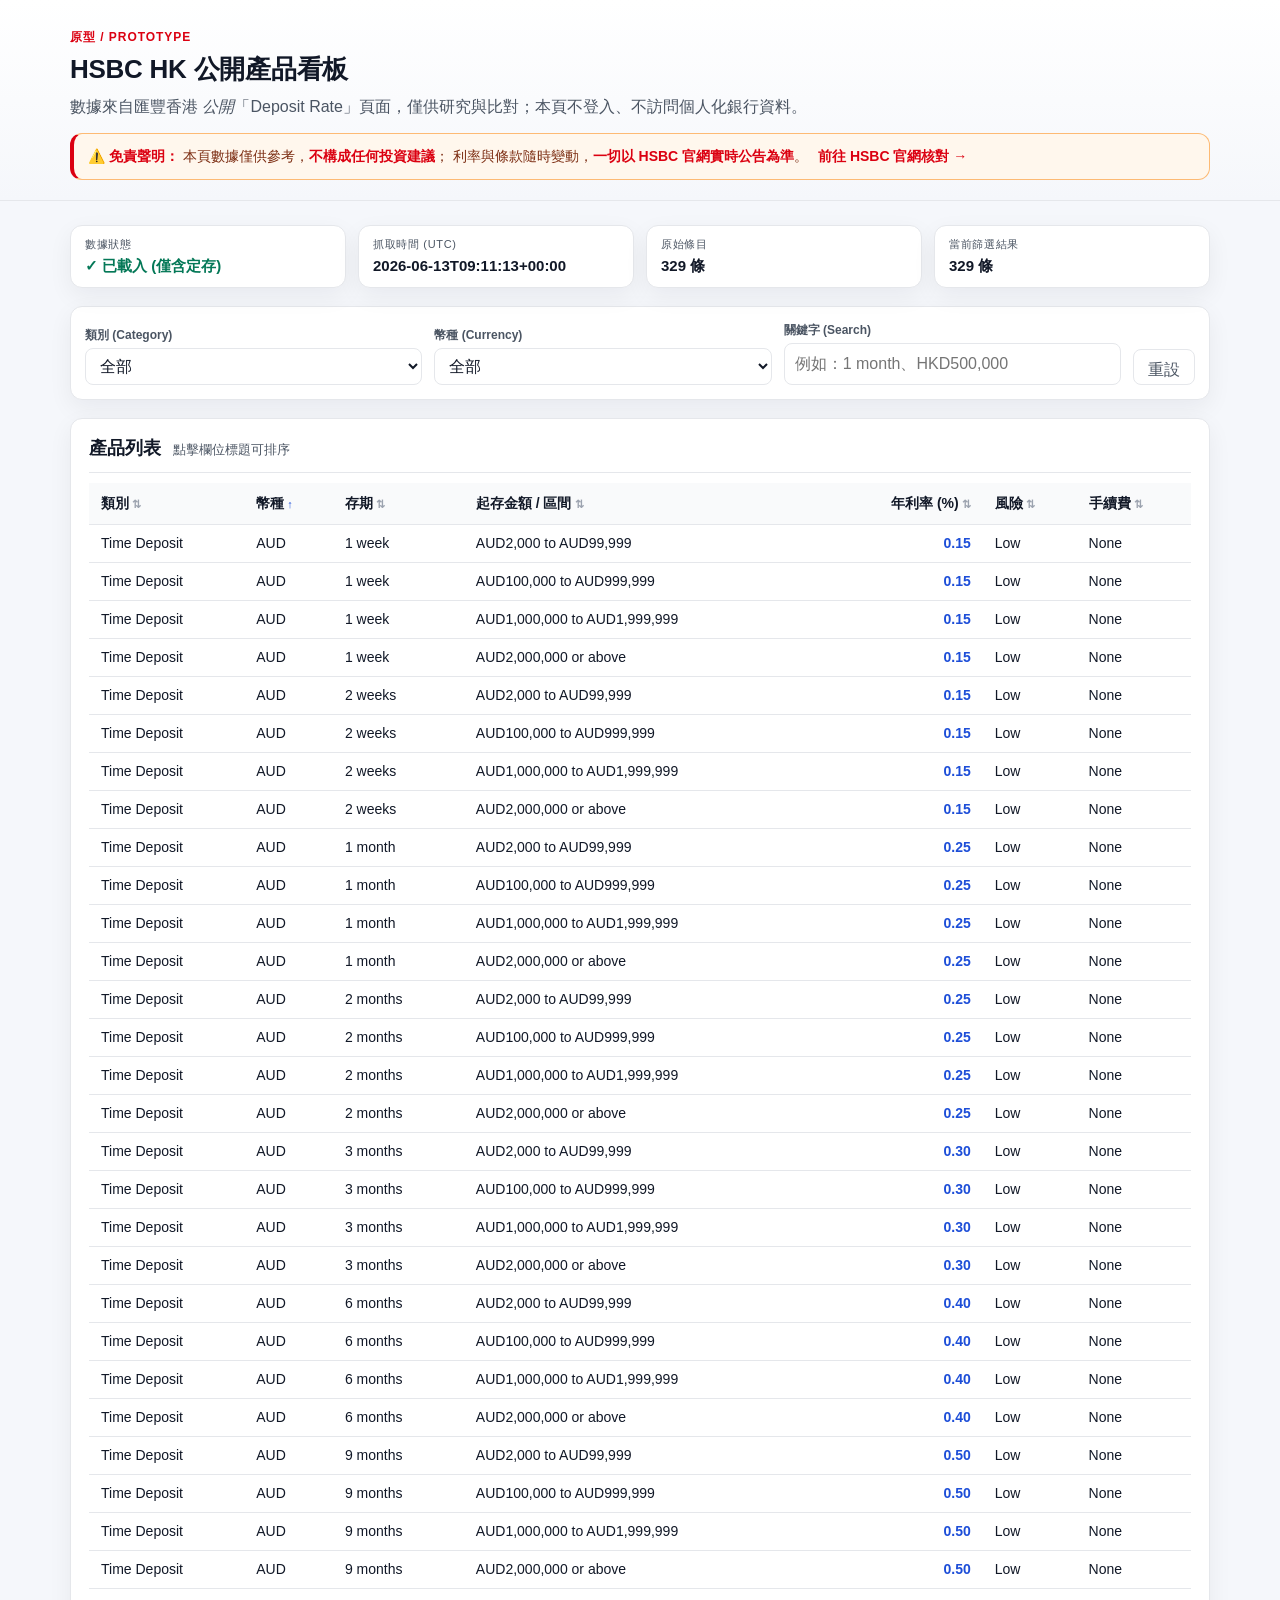
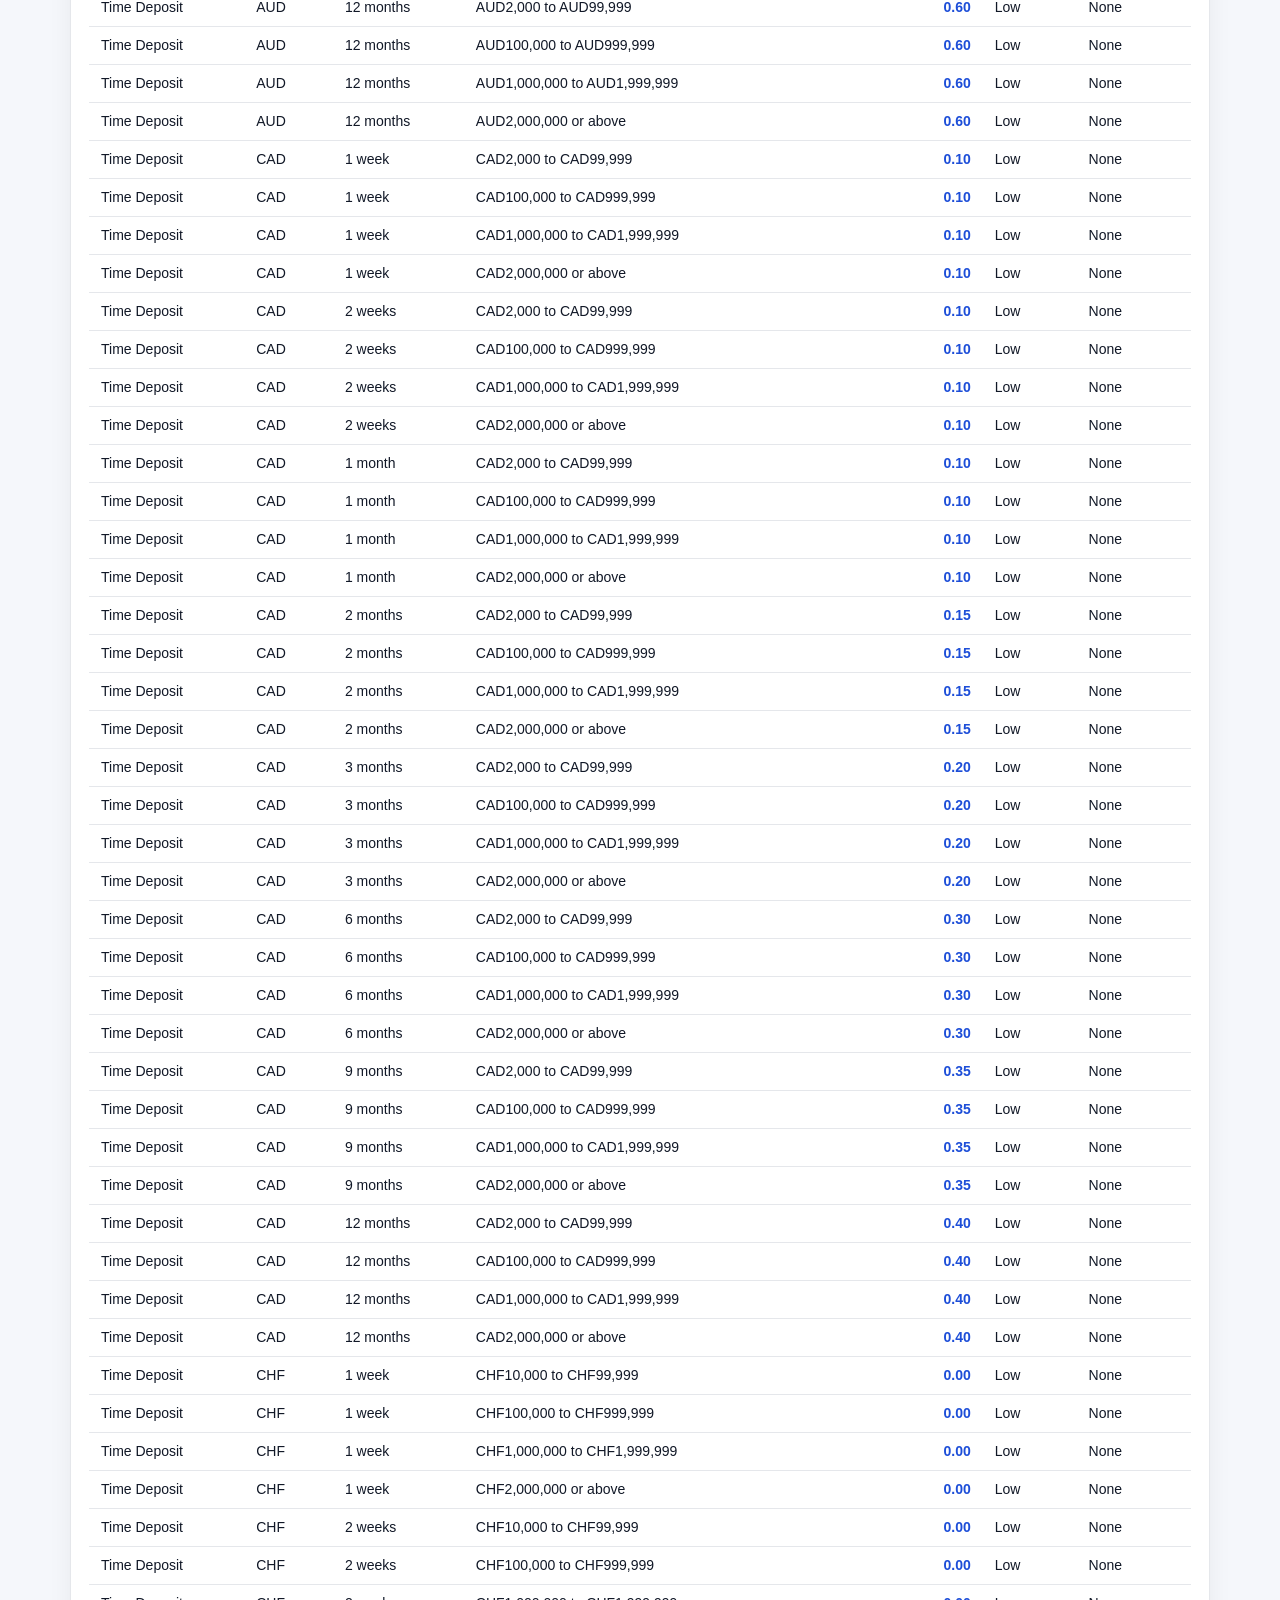
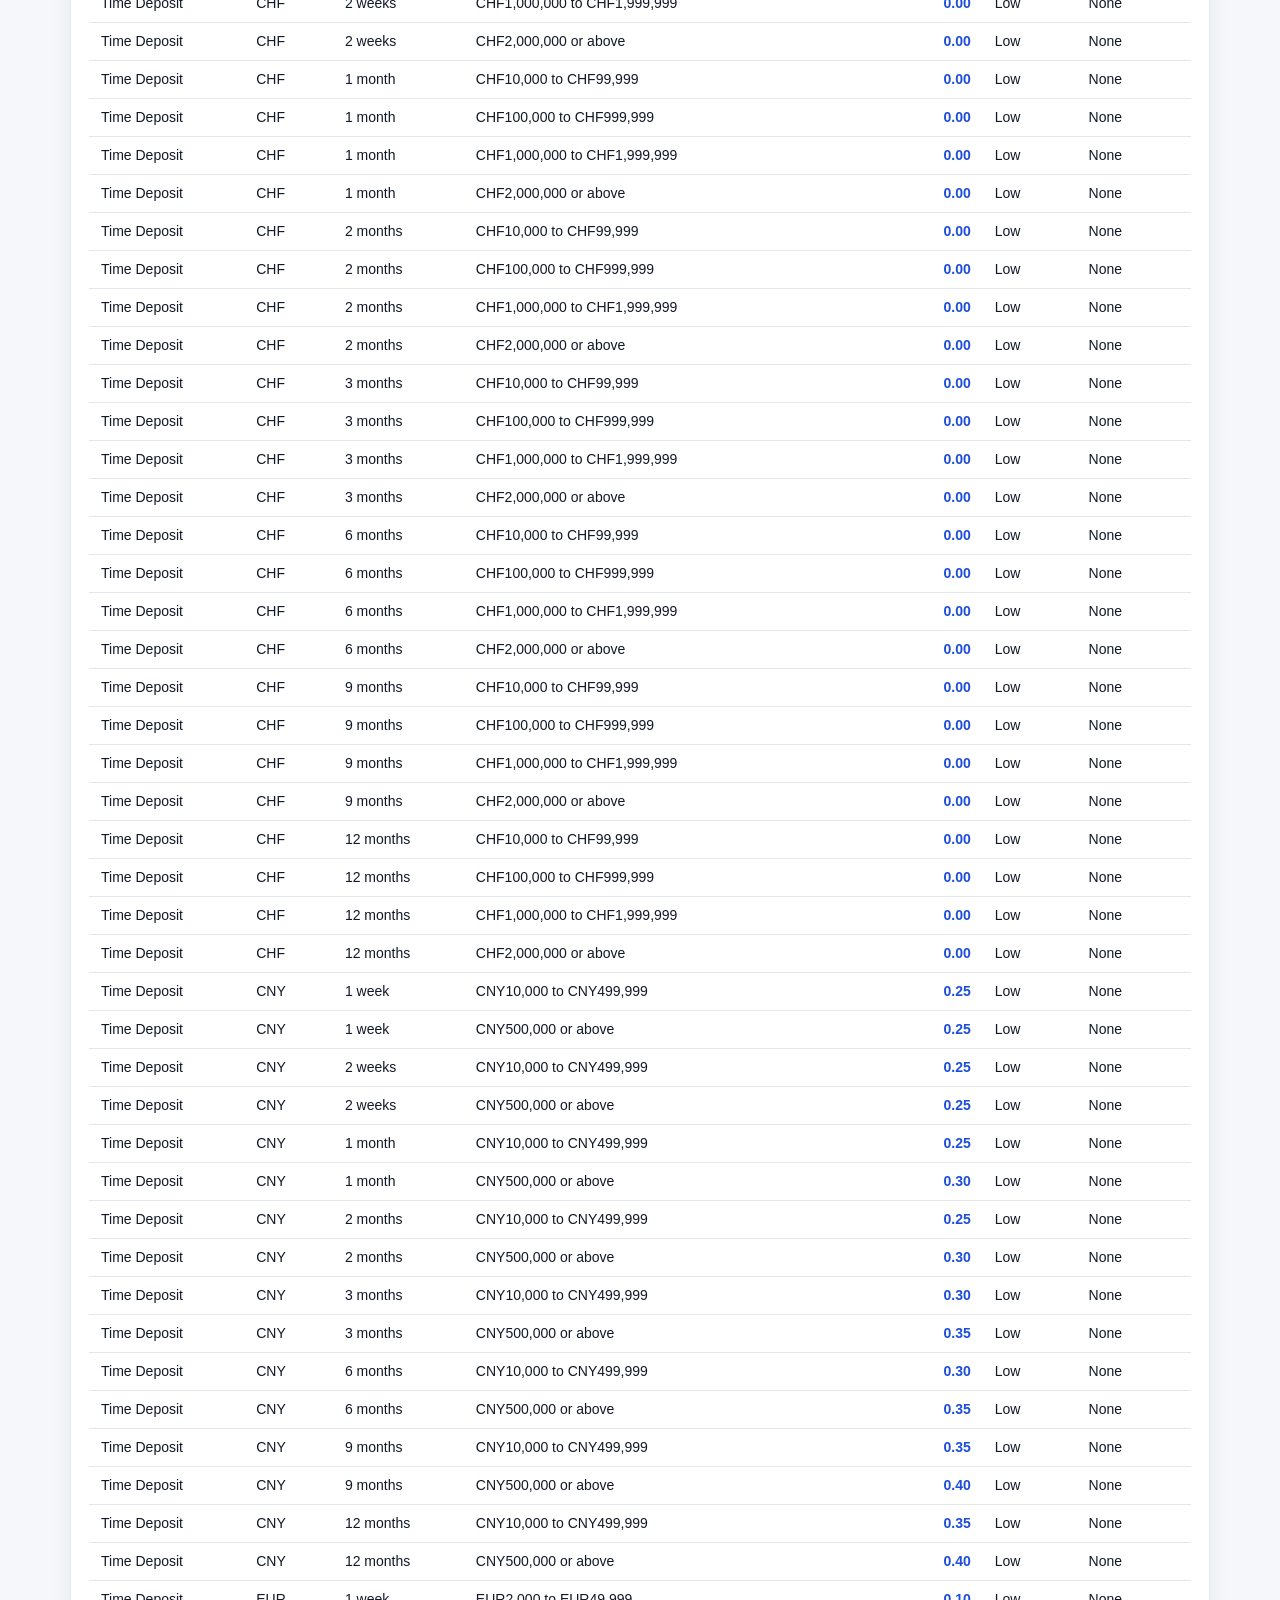
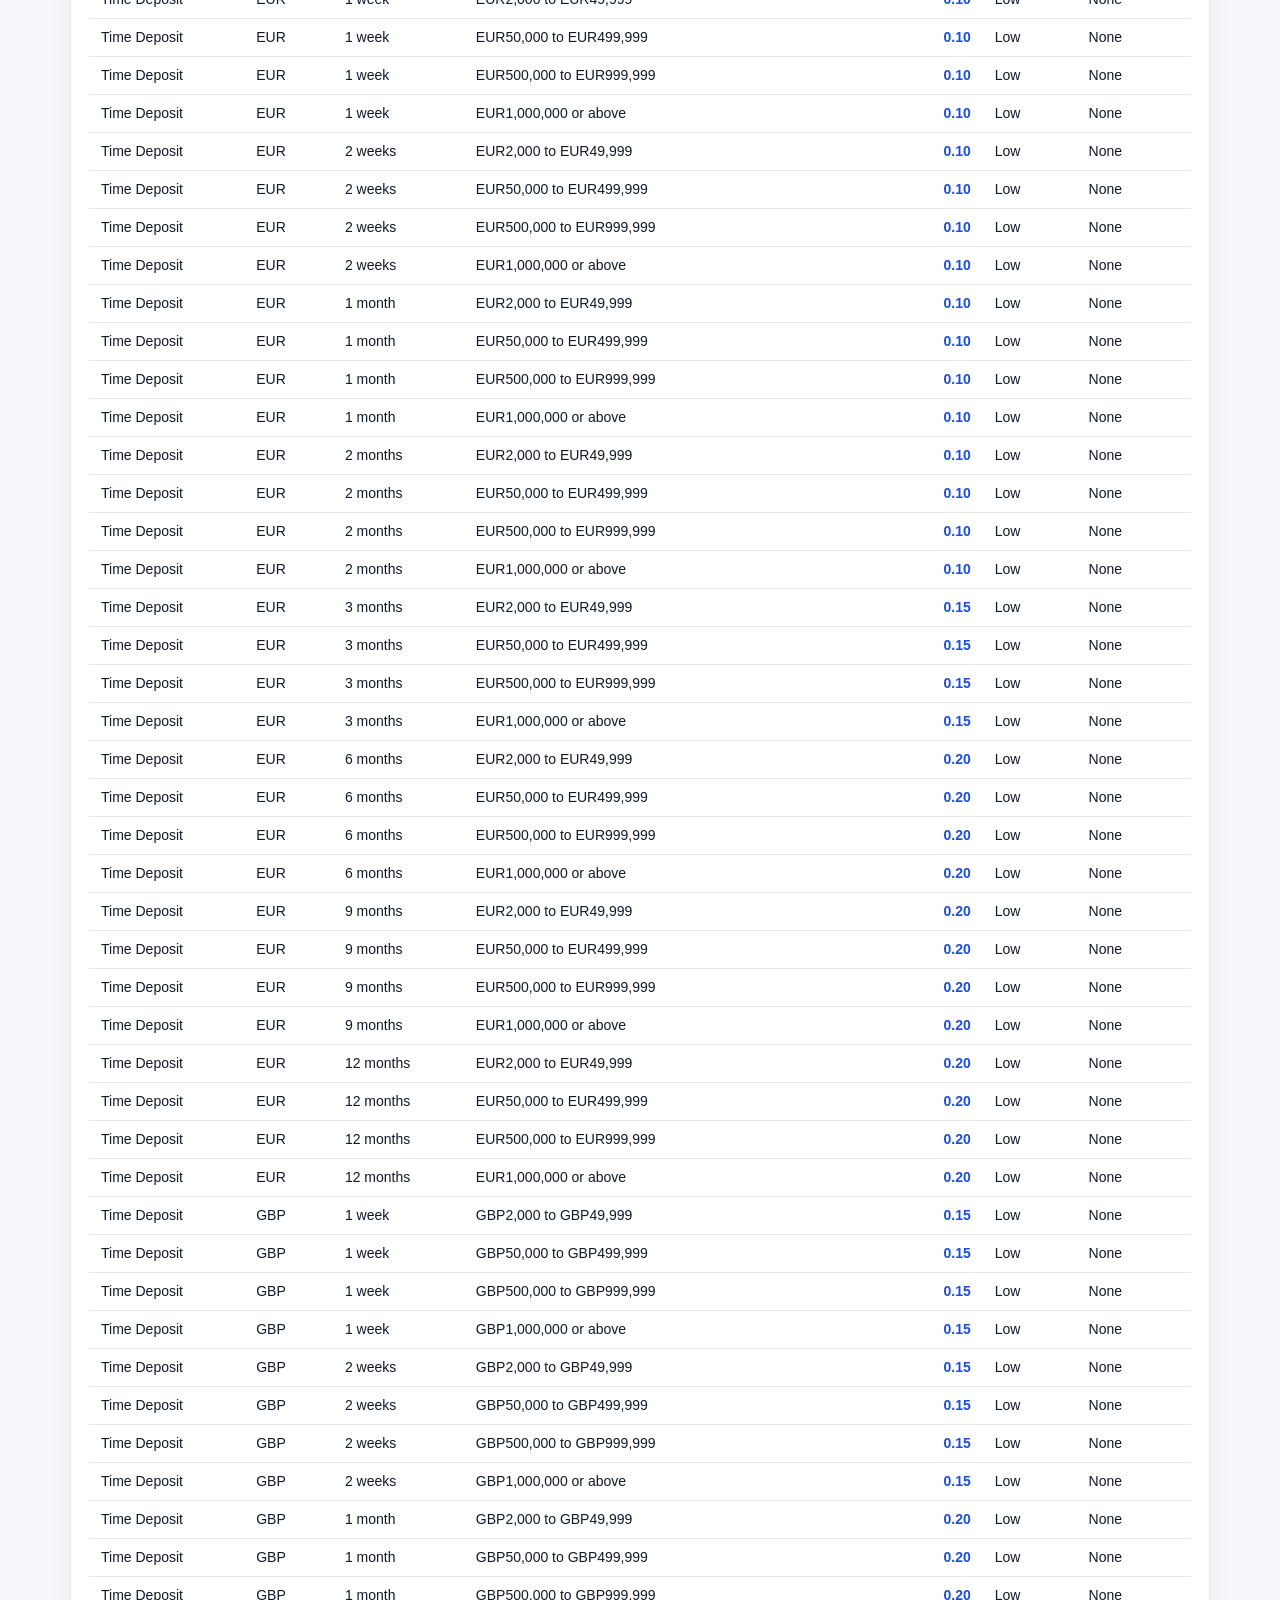
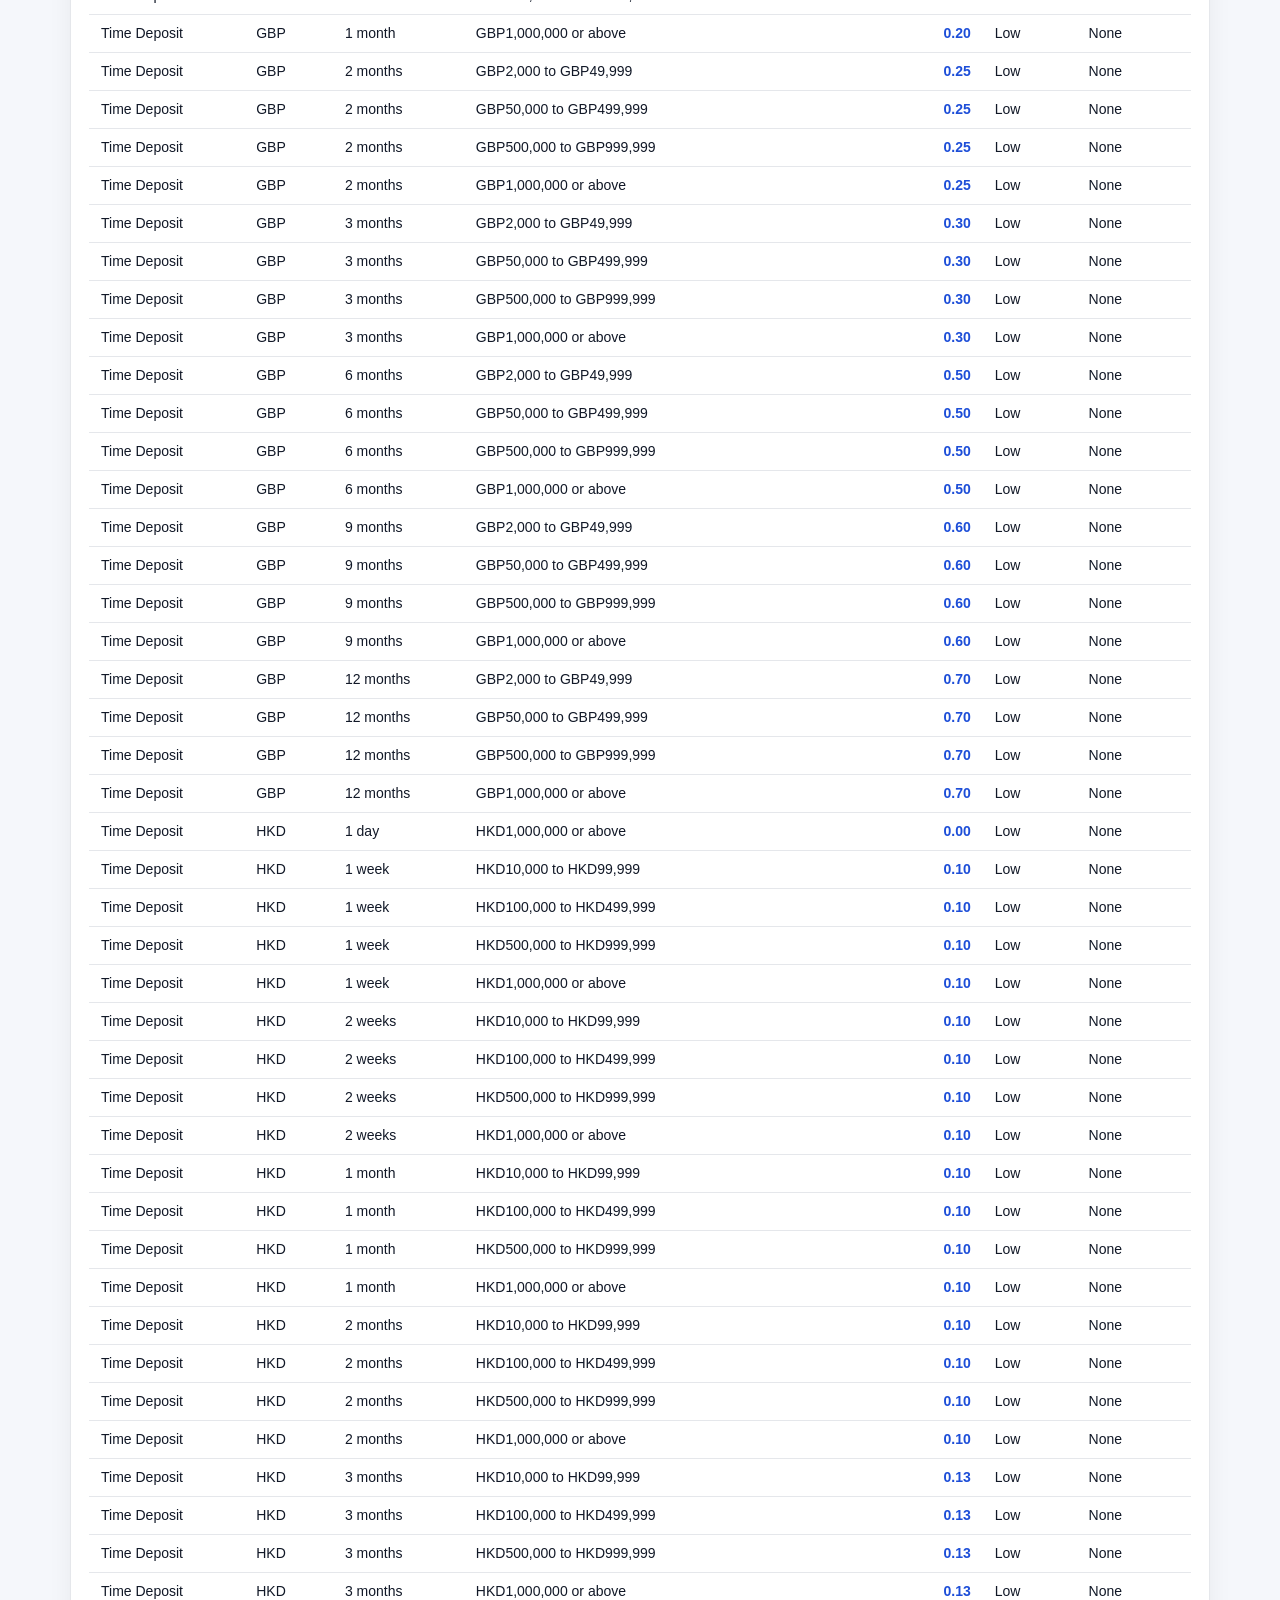
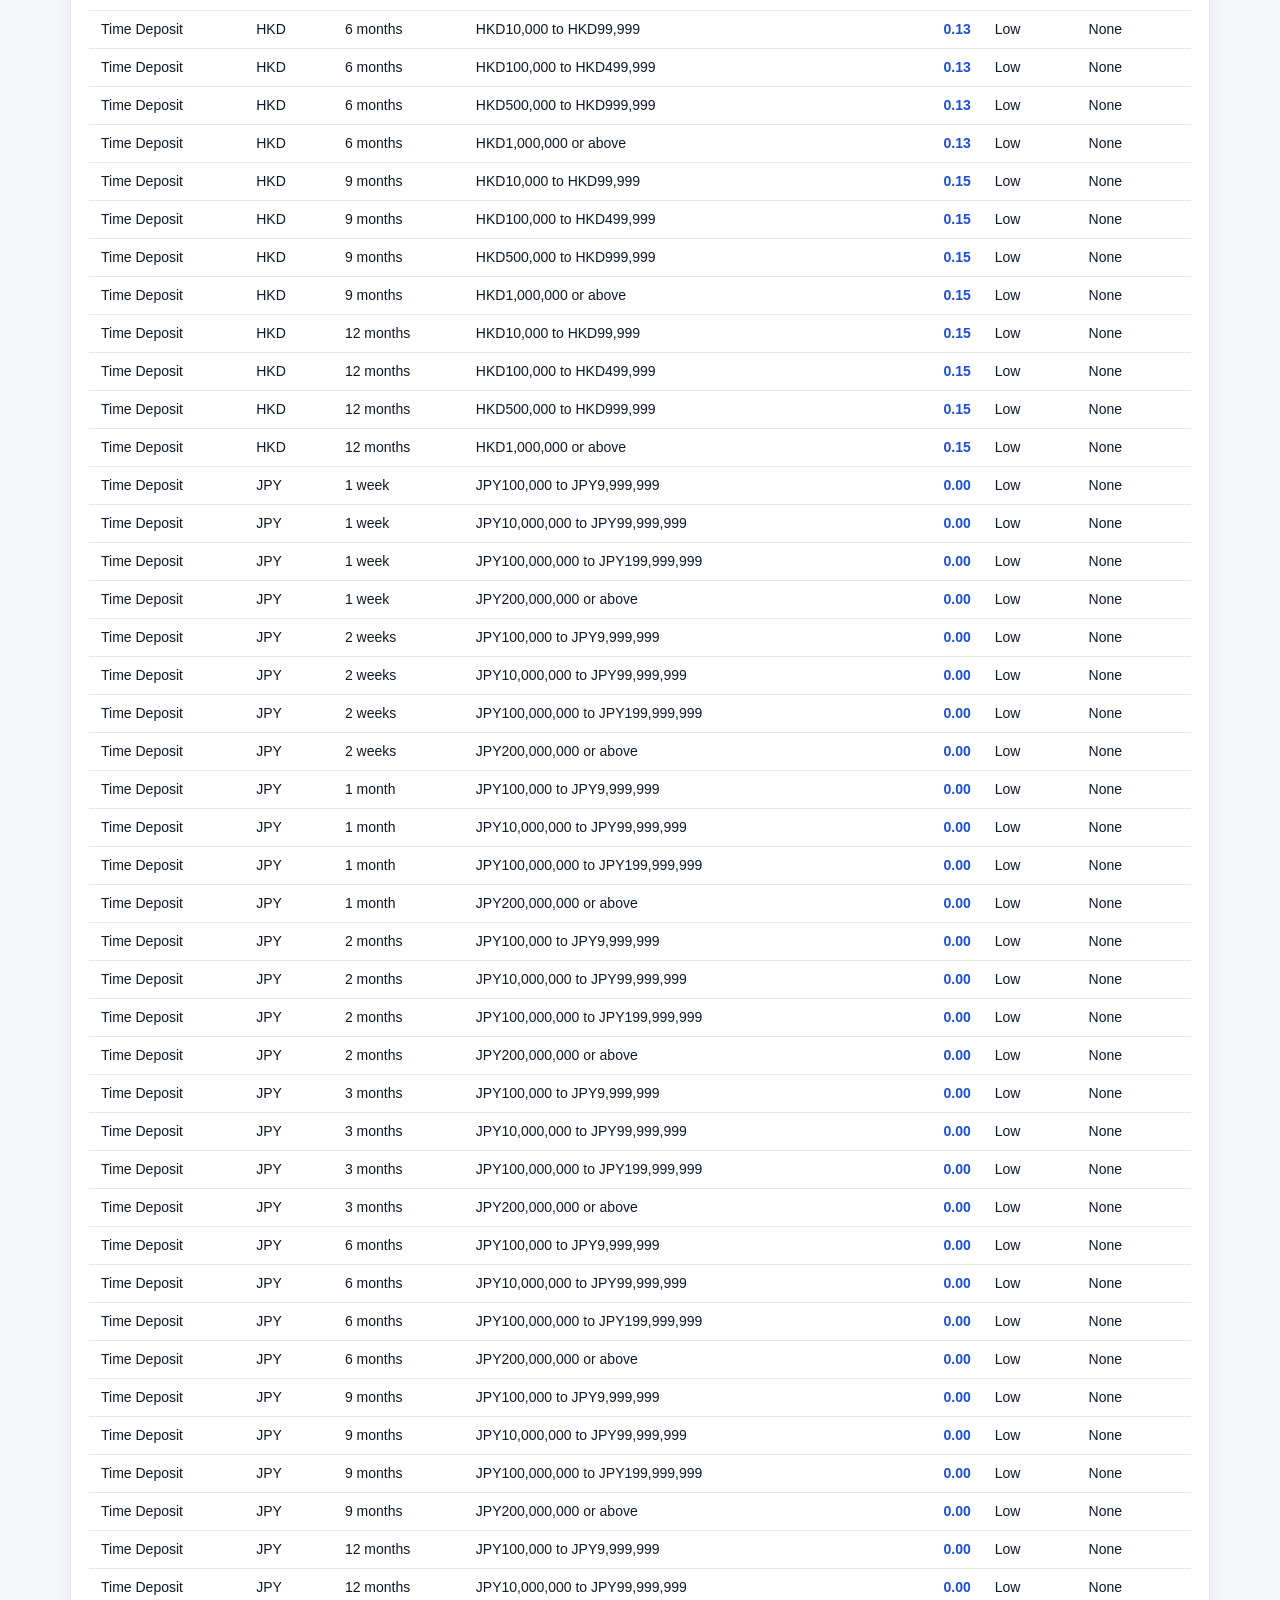
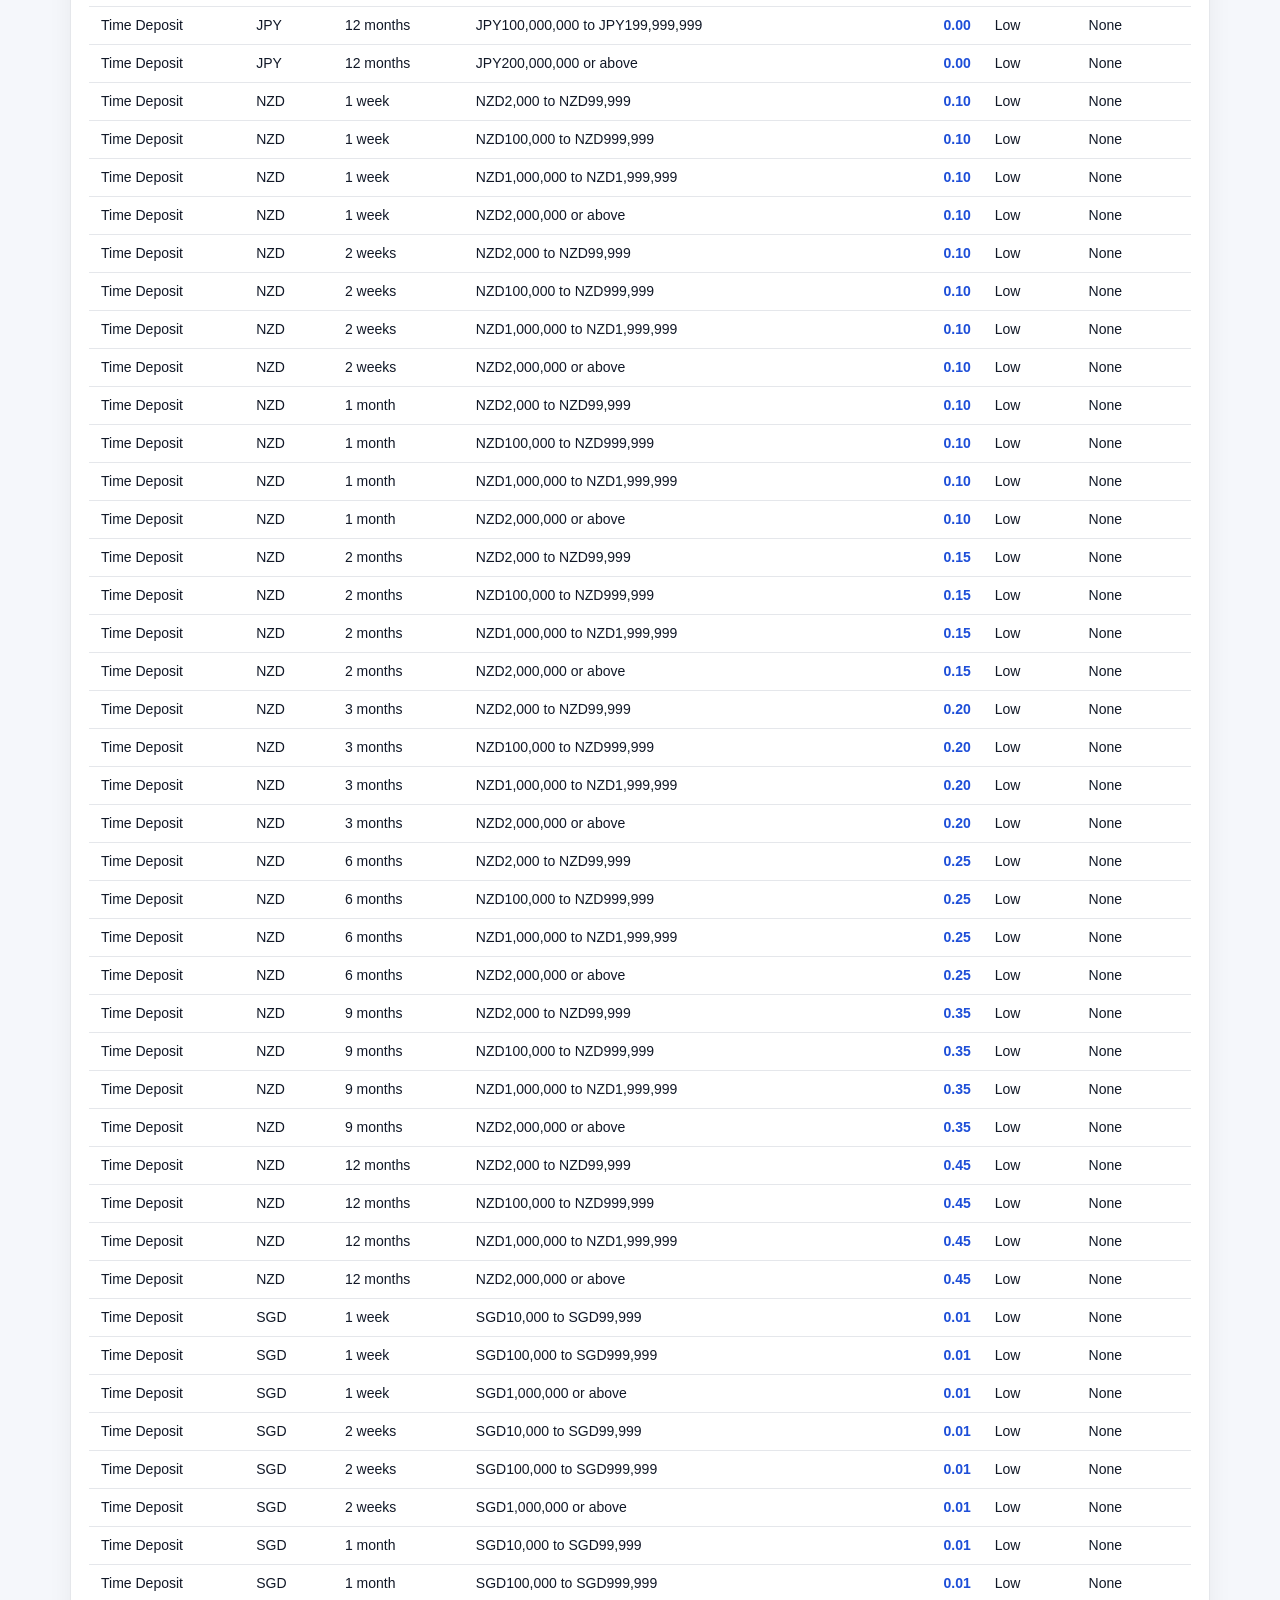
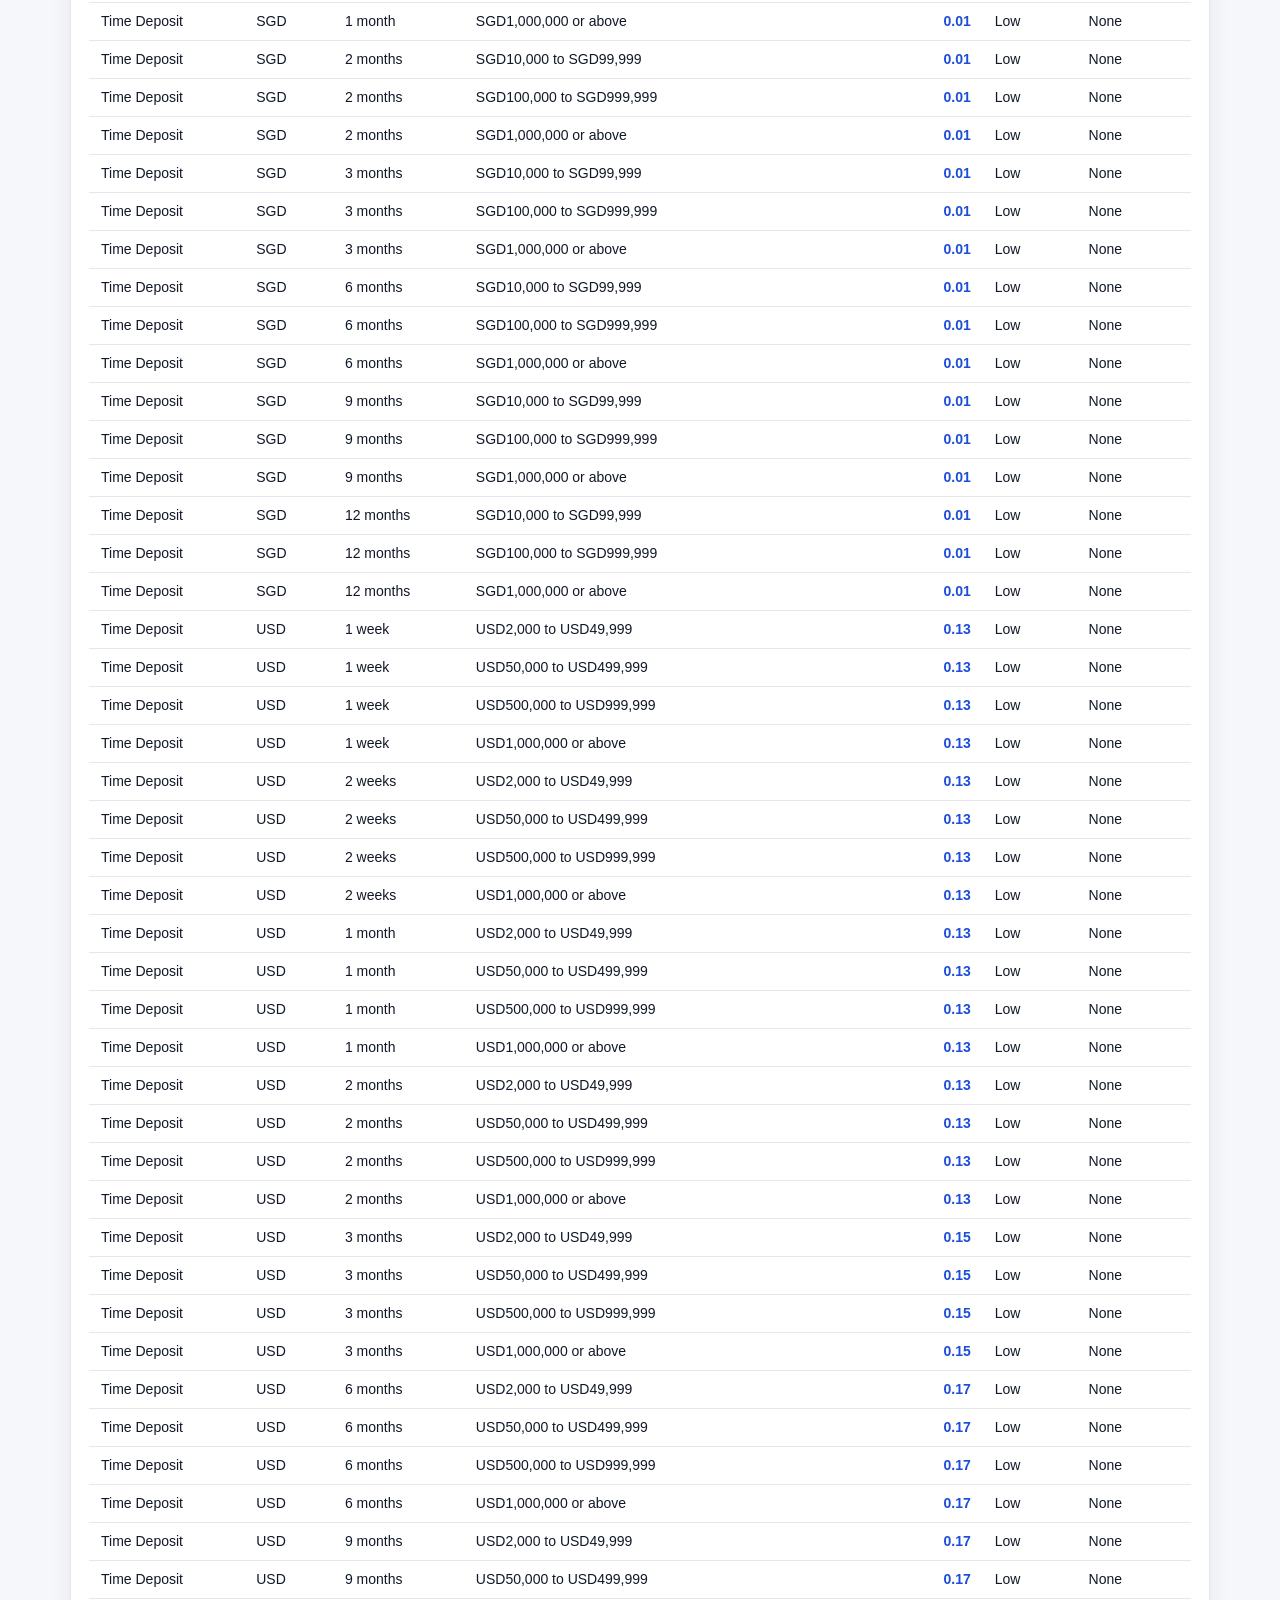
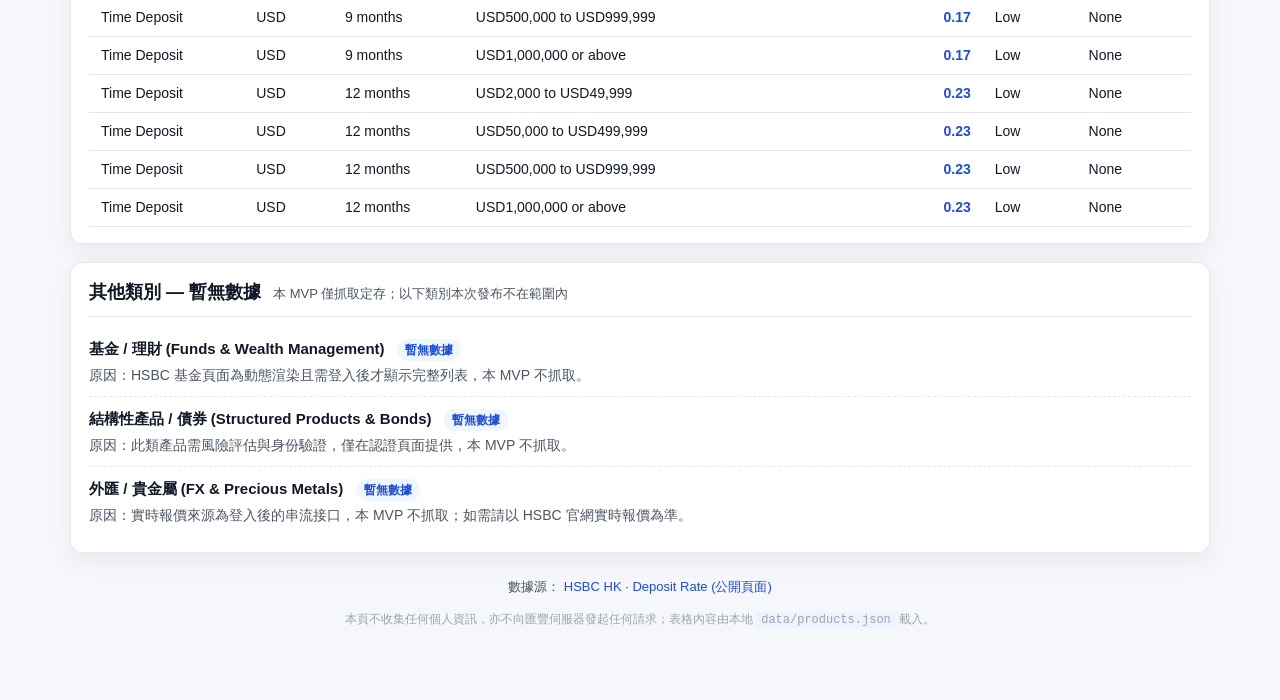
==== index.html @ 9ee16390 "feat: static MVP dashboard + GitHub Pages workflow - Add index.html + assets/dashboard.{css,js} at r" ====
<!DOCTYPE html>
<html lang="zh-Hant">
  <head>
    <meta charset="utf-8" />
    <meta name="viewport" content="width=device-width, initial-scale=1" />
    <title>HSBC HK 公開產品看板 (MVP)</title>
    <meta
      name="description"
      content="HSBC HK 公開產品（目前僅定存）儀表板 — 僅供研究用途，不構成投資建議。"
    />
    <link rel="stylesheet" href="assets/dashboard.css" />
  </head>
  <body>
    <header class="site-header">
      <div class="container">
        <p class="eyebrow">原型 / Prototype</p>
        <h1>HSBC HK 公開產品看板</h1>
        <p class="lede">
          數據來自匯豐香港 <em>公開</em>「Deposit Rate」頁面，僅供研究與比對；本頁不登入、不訪問個人化銀行資料。
        </p>
        <div class="disclaimer" role="note" aria-label="重要免責聲明">
          <strong>⚠️ 免責聲明：</strong>
          本頁數據僅供參考，<strong>不構成任何投資建議</strong>；
          利率與條款隨時變動，<strong>一切以 HSBC 官網實時公告為準</strong>。
          <a
            class="external"
            href="https://www.hsbc.com.hk/investments/market-information/hk/deposit-rate/"
            target="_blank"
            rel="noopener noreferrer"
            >前往 HSBC 官網核對 →</a
          >
        </div>
      </div>
    </header>

    <main class="container">
      <section class="data-status" aria-live="polite">
        <div class="status-grid" id="status-grid">
          <div class="status-cell">
            <span class="status-label">數據狀態</span>
            <span class="status-value" id="status-load">載入中…</span>
          </div>
          <div class="status-cell">
            <span class="status-label">抓取時間 (UTC)</span>
            <span class="status-value" id="status-fetched">—</span>
          </div>
          <div class="status-cell">
            <span class="status-label">原始條目</span>
            <span class="status-value" id="status-total">—</span>
          </div>
          <div class="status-cell">
            <span class="status-label">當前篩選結果</span>
            <span class="status-value" id="status-filtered">—</span>
          </div>
        </div>
      </section>

      <section class="filters" aria-label="篩選">
        <div class="filter-row">
          <label class="filter-field">
            <span>類別 (Category)</span>
            <select id="filter-category">
              <option value="__ALL__">全部</option>
            </select>
          </label>
          <label class="filter-field">
            <span>幣種 (Currency)</span>
            <select id="filter-currency">
              <option value="__ALL__">全部</option>
            </select>
          </label>
          <label class="filter-field">
            <span>關鍵字 (Search)</span>
            <input
              id="filter-search"
              type="search"
              placeholder="例如：1 month、HKD500,000"
              autocomplete="off"
            />
          </label>
          <button id="filter-reset" type="button" class="btn-ghost">重設</button>
        </div>
      </section>

      <section class="panel" aria-label="產品列表">
        <div class="panel-heading">
          <h2>產品列表</h2>
          <span class="hint">點擊欄位標題可排序</span>
        </div>
        <div class="table-wrap">
          <table id="products-table">
            <thead>
              <tr>
                <th data-sort="category">類別</th>
                <th data-sort="currency">幣種</th>
                <th data-sort="tenor">存期</th>
                <th data-sort="balance_band">起存金額 / 區間</th>
                <th data-sort="rate" class="num">年利率 (%)</th>
                <th data-sort="risk_level">風險</th>
                <th data-sort="fee">手續費</th>
              </tr>
            </thead>
            <tbody id="products-body">
              <tr>
                <td colspan="7" class="empty">載入數據中…</td>
              </tr>
            </tbody>
          </table>
        </div>
      </section>

      <section class="panel" aria-label="未抓取類別">
        <div class="panel-heading">
          <h2>其他類別 — 暫無數據</h2>
          <span class="hint">本 MVP 僅抓取定存；以下類別本次發布不在範圍內</span>
        </div>
        <ul class="missing-list" id="missing-categories">
          <!-- 由 JS 動態生成；保留無 JS 版本的 fallback： -->
          <li>
            <strong>基金 / 理財 (Funds &amp; Wealth Management)</strong>
            <span class="badge nodata">暫無數據</span>
            <p>原因：HSBC 基金頁面為動態渲染且需登入後才顯示完整列表，本 MVP 不抓取。</p>
          </li>
          <li>
            <strong>結構性產品 / 債券 (Structured Products &amp; Bonds)</strong>
            <span class="badge nodata">暫無數據</span>
            <p>原因：此類產品需風險評估與身份驗證，僅在認證頁面提供，本 MVP 不抓取。</p>
          </li>
          <li>
            <strong>外匯 / 貴金屬 (FX &amp; Precious Metals)</strong>
            <span class="badge nodata">暫無數據</span>
            <p>原因：實時報價來源為登入後的串流接口，本 MVP 不抓取；如需請以 HSBC 官網實時報價為準。</p>
          </li>
        </ul>
      </section>

      <footer class="site-footer">
        <p>
          數據源：
          <a
            href="https://www.hsbc.com.hk/investments/market-information/hk/deposit-rate/"
            target="_blank"
            rel="noopener noreferrer"
            >HSBC HK · Deposit Rate (公開頁面)</a
          >
        </p>
        <p class="muted">
          本頁不收集任何個人資訊，亦不向匯豐伺服器發起任何請求；表格內容由本地 <code>data/products.json</code> 載入。
        </p>
      </footer>
    </main>

    <script src="assets/dashboard.js" defer></script>
  </body>
</html>
---- assets/dashboard.css ----
:root {
  --bg: #f5f7fb;
  --panel: #ffffff;
  --ink: #111827;
  --ink-muted: #4b5563;
  --line: #e5e7eb;
  --accent: #db0011; /* HSBC red, used sparingly */
  --accent-ink: #ffffff;
  --warn-bg: #fff7ed;
  --warn-line: #fdba74;
  --warn-ink: #7c2d12;
  --ok: #047857;
  --ok-bg: #ecfdf5;
  --info: #1d4ed8;
  --info-bg: #eff6ff;
  --shadow: 0 8px 24px rgba(15, 23, 42, 0.06);
  --radius: 12px;
}

* { box-sizing: border-box; }
html, body { margin: 0; padding: 0; }
body {
  font-family: -apple-system, BlinkMacSystemFont, "Segoe UI", "PingFang SC",
    "Microsoft YaHei", Roboto, "Helvetica Neue", Arial, sans-serif;
  background: var(--bg);
  color: var(--ink);
  line-height: 1.5;
}

.container {
  max-width: 1180px;
  margin: 0 auto;
  padding: 0 20px;
}

.site-header {
  background: linear-gradient(180deg, #ffffff 0%, #f5f7fb 100%);
  border-bottom: 1px solid var(--line);
  padding: 28px 0 20px;
}
.eyebrow {
  margin: 0 0 4px;
  text-transform: uppercase;
  letter-spacing: 0.08em;
  font-size: 12px;
  color: var(--accent);
  font-weight: 700;
}
.site-header h1 {
  margin: 0 0 6px;
  font-size: 26px;
  letter-spacing: -0.01em;
}
.lede {
  margin: 0 0 14px;
  color: var(--ink-muted);
  max-width: 780px;
}

.disclaimer {
  background: var(--warn-bg);
  border: 1px solid var(--warn-line);
  border-left: 4px solid var(--accent);
  color: var(--warn-ink);
  padding: 12px 14px;
  border-radius: var(--radius);
  font-size: 14px;
}
.disclaimer strong { color: var(--accent); }
.disclaimer .external {
  color: var(--accent);
  text-decoration: none;
  font-weight: 600;
  margin-left: 6px;
  white-space: nowrap;
}
.disclaimer .external:hover { text-decoration: underline; }

main.container { padding-top: 20px; padding-bottom: 60px; }

/* Status row */
.data-status { margin: 4px 0 18px; }
.status-grid {
  display: grid;
  grid-template-columns: repeat(auto-fit, minmax(160px, 1fr));
  gap: 12px;
}
.status-cell {
  background: var(--panel);
  border: 1px solid var(--line);
  border-radius: var(--radius);
  padding: 10px 14px;
  display: flex;
  flex-direction: column;
  gap: 2px;
  box-shadow: var(--shadow);
}
.status-label {
  font-size: 11px;
  text-transform: uppercase;
  letter-spacing: 0.06em;
  color: var(--ink-muted);
}
.status-value {
  font-weight: 600;
  font-size: 15px;
}
.status-value.warn { color: var(--accent); }
.status-value.ok { color: var(--ok); }

/* Filters */
.filters {
  background: var(--panel);
  border: 1px solid var(--line);
  border-radius: var(--radius);
  padding: 14px;
  margin-bottom: 18px;
  box-shadow: var(--shadow);
}
.filter-row {
  display: flex;
  flex-wrap: wrap;
  gap: 12px;
  align-items: end;
}
.filter-field {
  display: flex;
  flex-direction: column;
  gap: 4px;
  min-width: 180px;
  flex: 1 1 200px;
}
.filter-field span {
  font-size: 12px;
  color: var(--ink-muted);
  font-weight: 600;
}
.filter-field select,
.filter-field input {
  font: inherit;
  padding: 8px 10px;
  border: 1px solid var(--line);
  border-radius: 8px;
  background: #fff;
  color: var(--ink);
}
.filter-field select:focus,
.filter-field input:focus {
  outline: 2px solid var(--info);
  outline-offset: 1px;
  border-color: var(--info);
}
.btn-ghost {
  padding: 8px 14px;
  border: 1px solid var(--line);
  background: #fff;
  border-radius: 8px;
  cursor: pointer;
  font: inherit;
  color: var(--ink-muted);
  height: 36px;
  align-self: end;
}
.btn-ghost:hover { background: #f9fafb; color: var(--ink); }

/* Panels */
.panel {
  background: var(--panel);
  border: 1px solid var(--line);
  border-radius: var(--radius);
  padding: 16px 18px;
  margin-bottom: 18px;
  box-shadow: var(--shadow);
}
.panel-heading {
  display: flex;
  align-items: baseline;
  gap: 12px;
  flex-wrap: wrap;
  border-bottom: 1px solid var(--line);
  padding-bottom: 10px;
  margin-bottom: 10px;
}
.panel-heading h2 { margin: 0; font-size: 18px; }
.panel-heading .hint { color: var(--ink-muted); font-size: 13px; }

/* Table */
.table-wrap { overflow-x: auto; }
table {
  width: 100%;
  border-collapse: collapse;
  font-size: 14px;
}
thead th {
  text-align: left;
  padding: 10px 12px;
  background: #f9fafb;
  border-bottom: 1px solid var(--line);
  font-weight: 600;
  cursor: pointer;
  user-select: none;
  white-space: nowrap;
  position: sticky;
  top: 0;
}
thead th.num { text-align: right; }
thead th[data-sort]::after {
  content: " ⇅";
  color: #9ca3af;
  font-size: 11px;
}
thead th.sort-asc::after { content: " ↑"; color: var(--info); }
thead th.sort-desc::after { content: " ↓"; color: var(--info); }
tbody td {
  padding: 8px 12px;
  border-bottom: 1px solid var(--line);
  vertical-align: top;
}
tbody td.num {
  text-align: right;
  font-variant-numeric: tabular-nums;
  font-weight: 600;
  color: var(--info);
}
tbody tr:hover { background: #fafbff; }
tbody td.empty {
  text-align: center;
  color: var(--ink-muted);
  padding: 28px 12px;
}

/* Missing categories */
.missing-list { list-style: none; padding: 0; margin: 0; }
.missing-list li {
  padding: 10px 0;
  border-top: 1px dashed var(--line);
}
.missing-list li:first-child { border-top: 0; }
.missing-list strong { font-size: 15px; }
.missing-list p { margin: 4px 0 0; color: var(--ink-muted); font-size: 14px; }
.badge {
  display: inline-block;
  margin-left: 8px;
  padding: 2px 8px;
  border-radius: 999px;
  font-size: 12px;
  font-weight: 600;
  vertical-align: middle;
}
.badge.nodata { background: var(--info-bg); color: var(--info); }

/* Footer */
.site-footer {
  color: var(--ink-muted);
  font-size: 13px;
  text-align: center;
  margin-top: 24px;
}
.site-footer a { color: var(--info); text-decoration: none; }
.site-footer a:hover { text-decoration: underline; }
.site-footer .muted { color: #9ca3af; font-size: 12px; }
.site-footer code {
  background: #eef2ff;
  padding: 1px 5px;
  border-radius: 4px;
  font-size: 12px;
}

@media (max-width: 600px) {
  .site-header h1 { font-size: 22px; }
  thead th, tbody td { padding: 8px; font-size: 13px; }
}
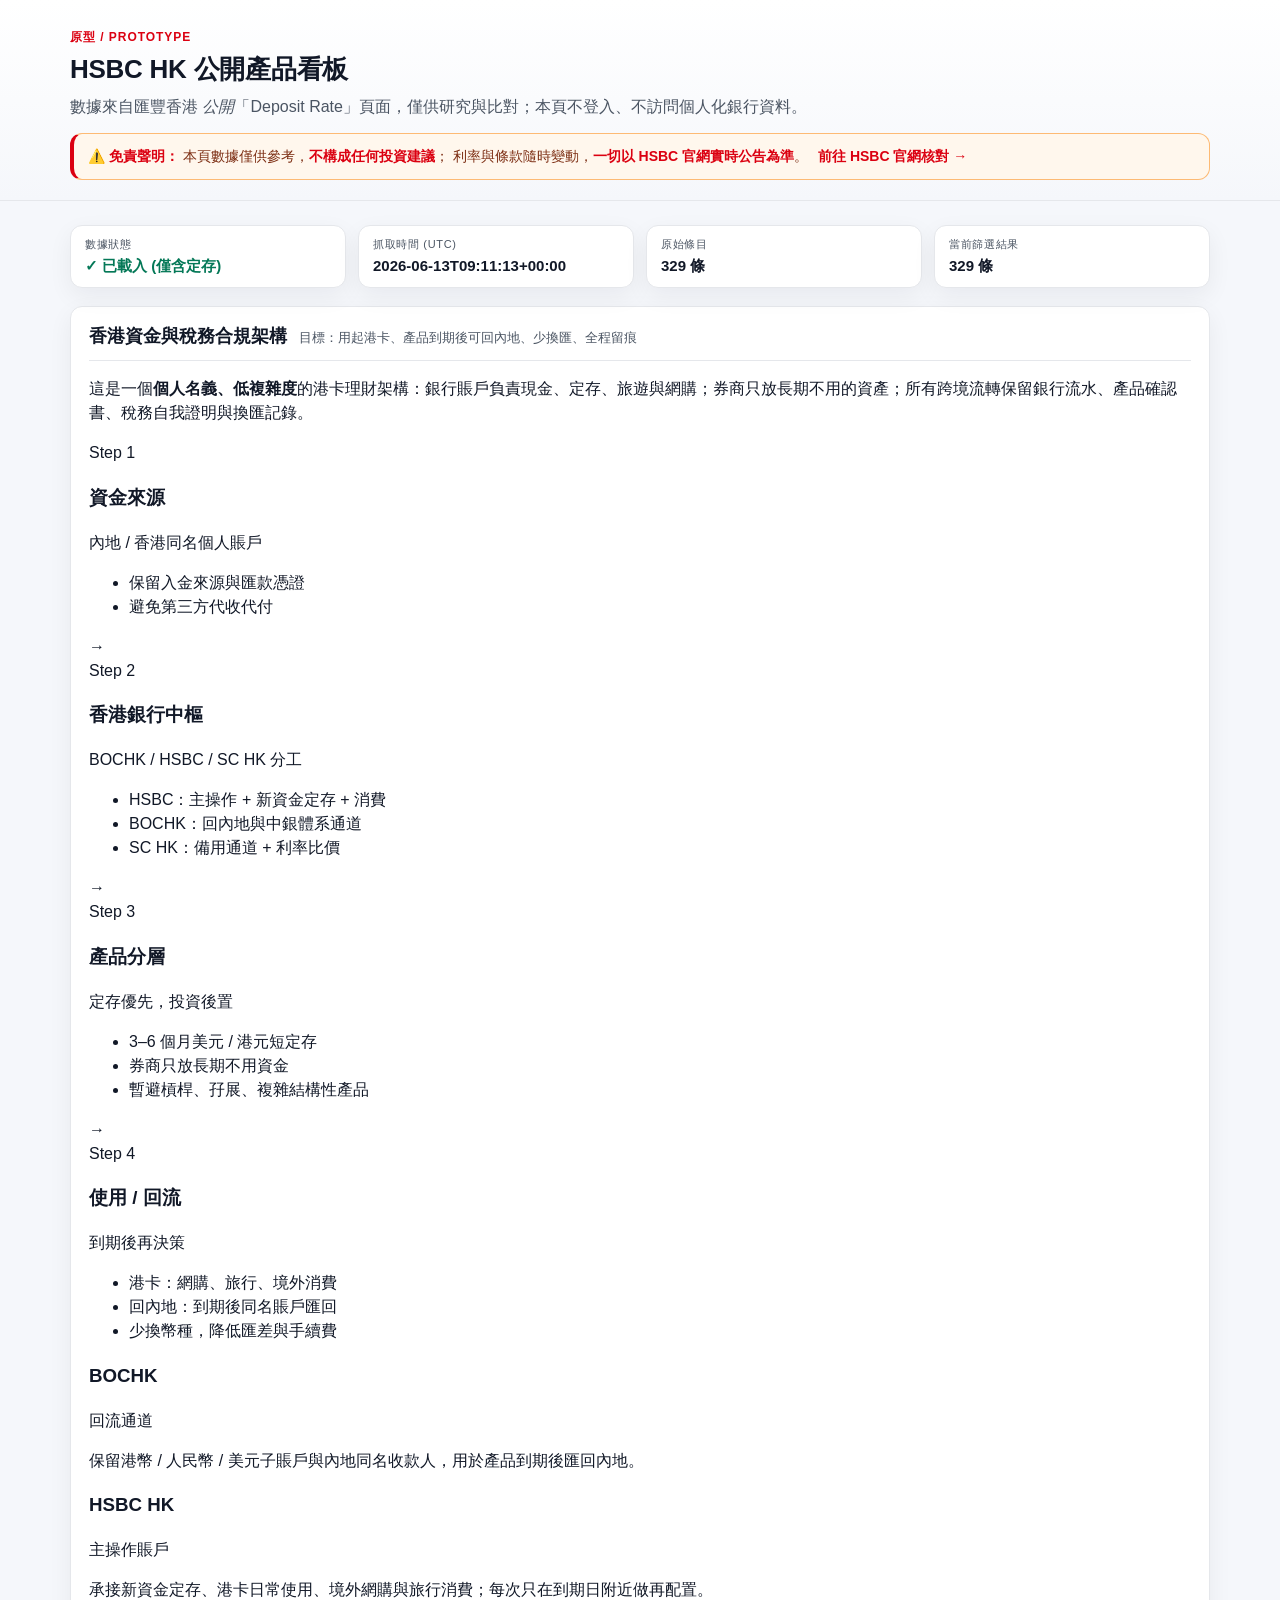
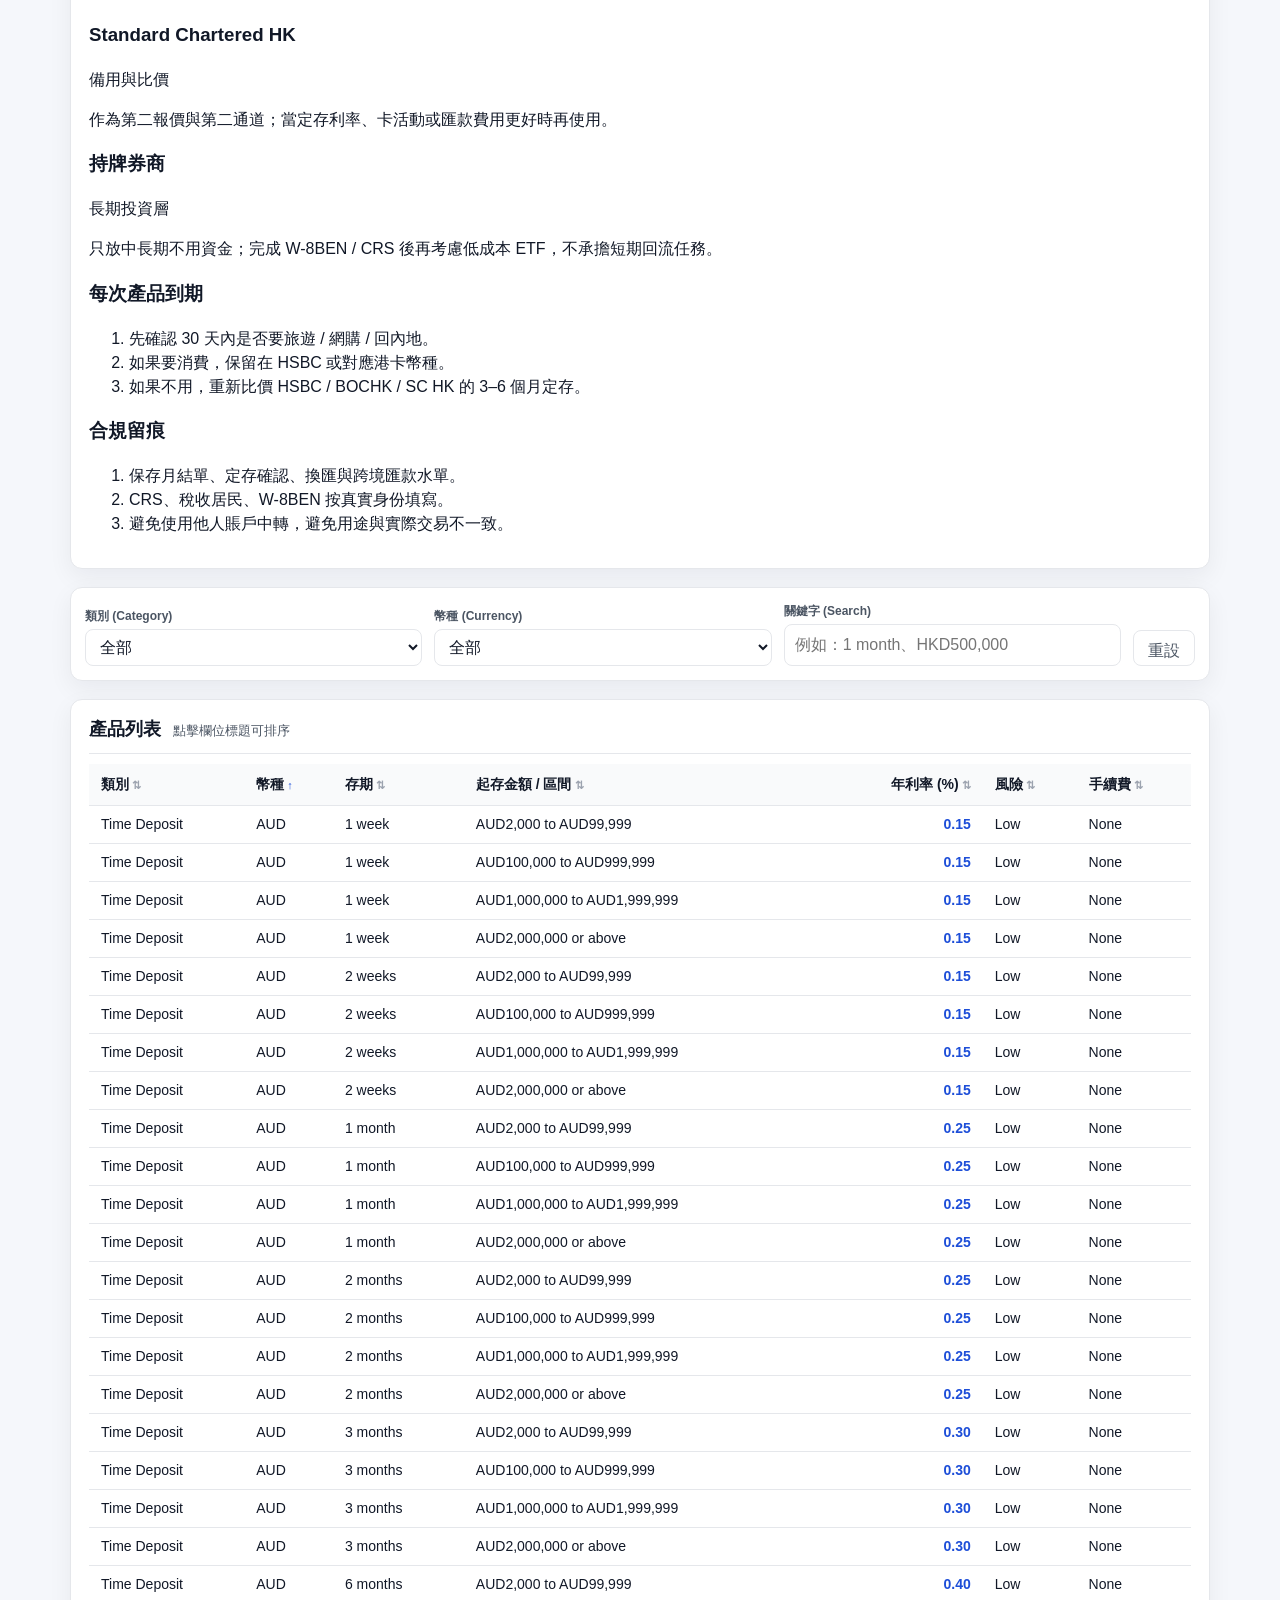
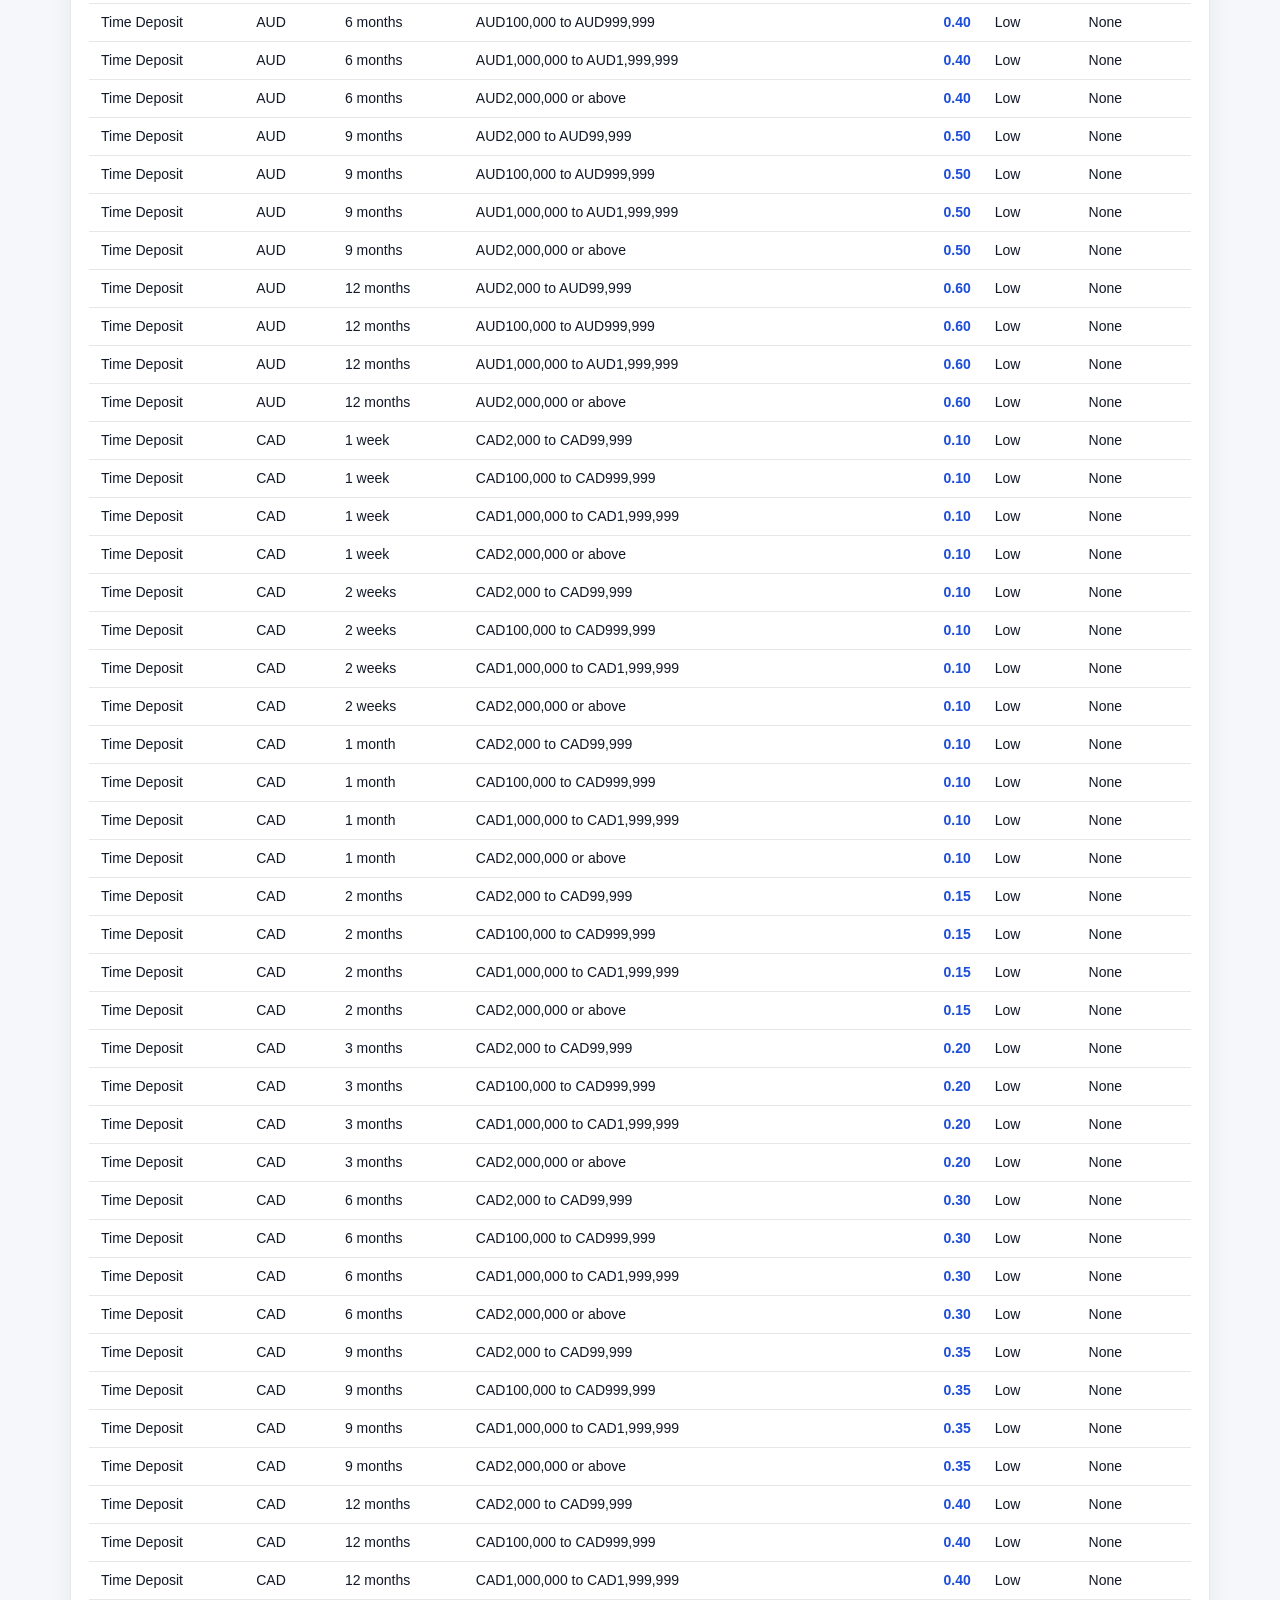
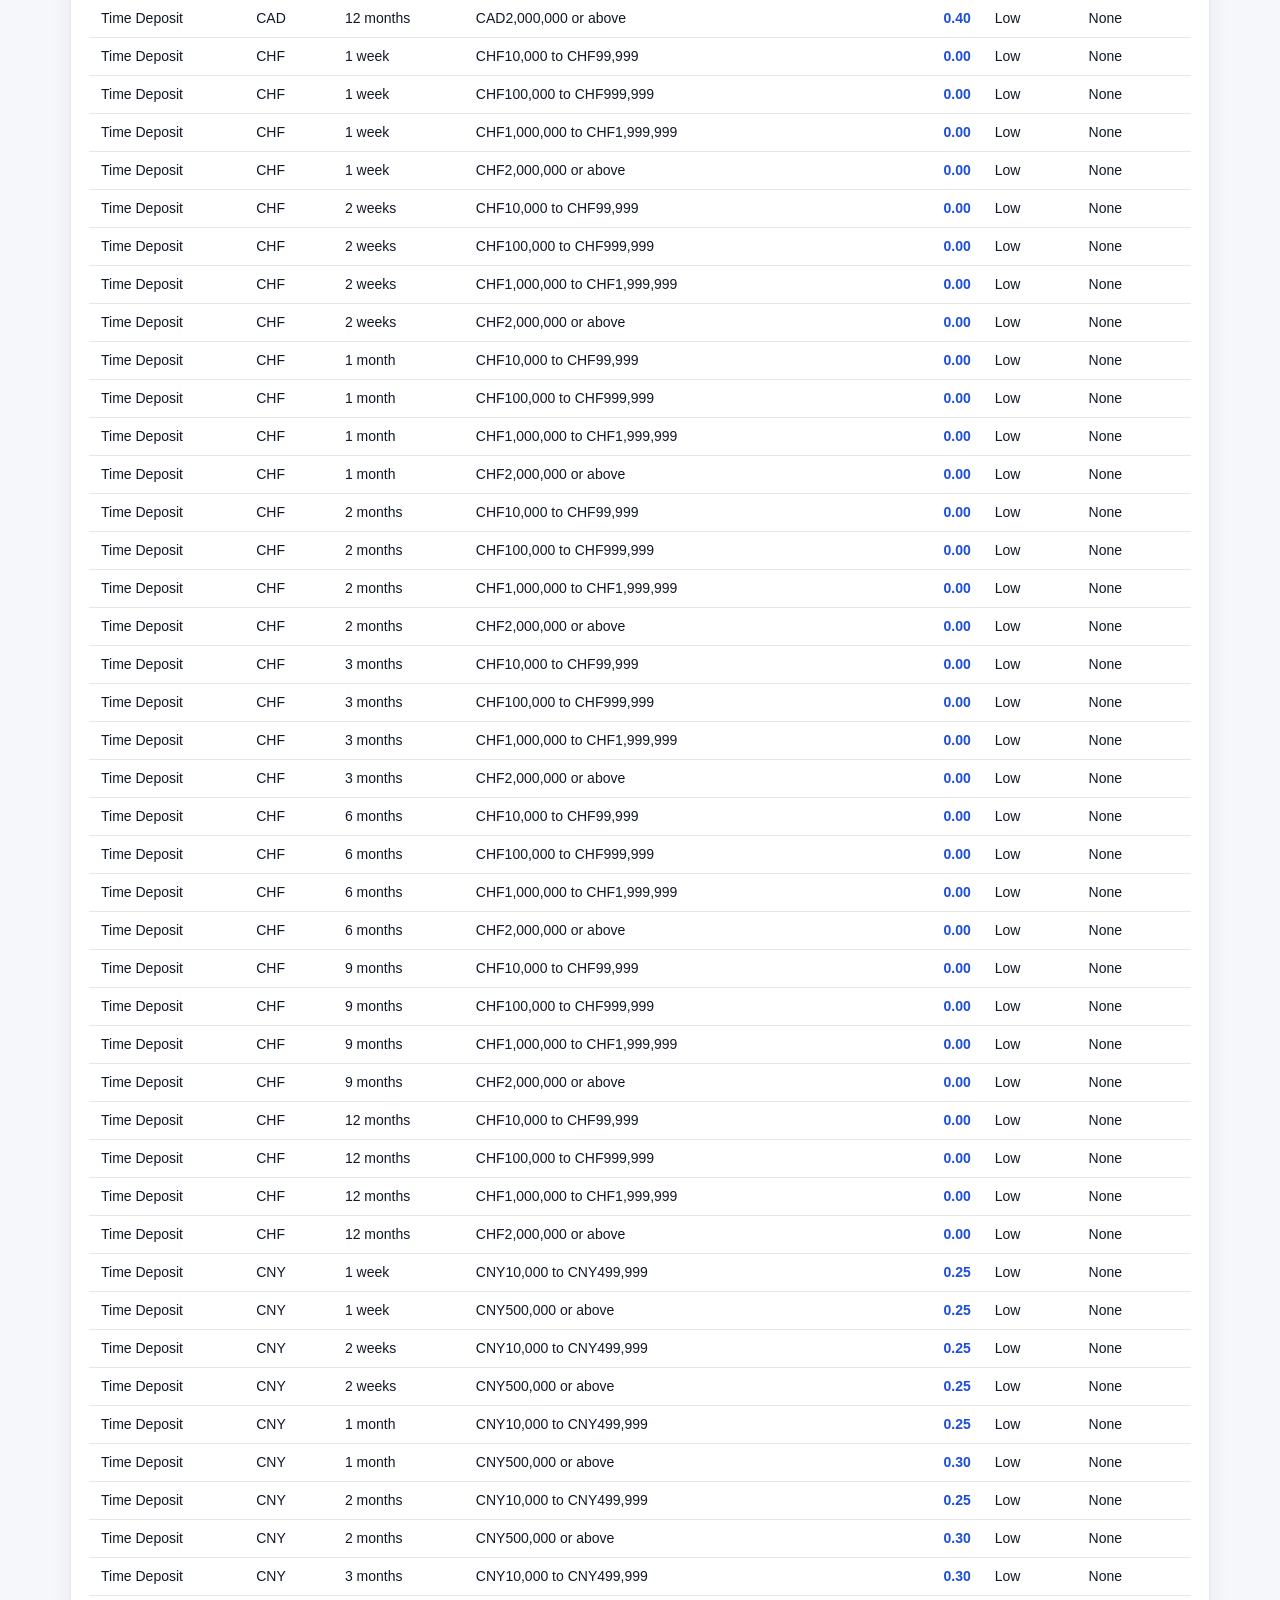
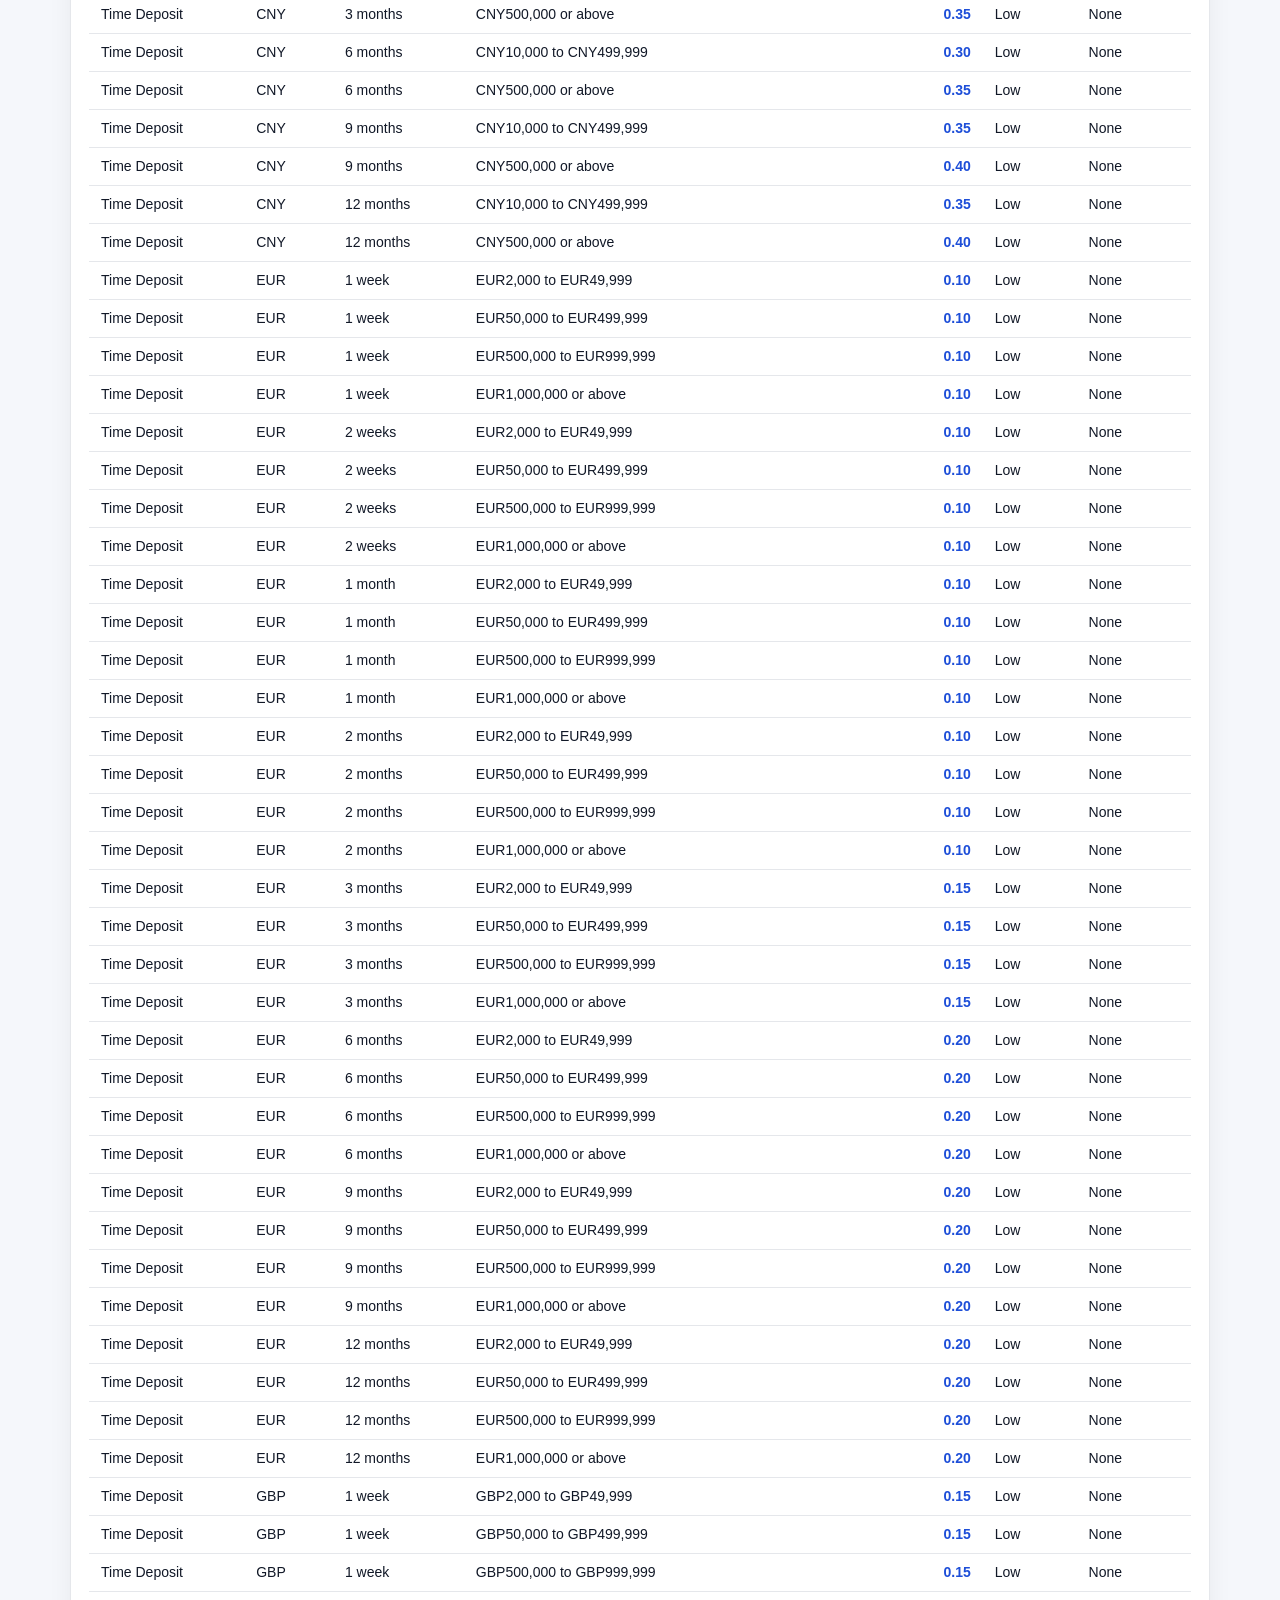
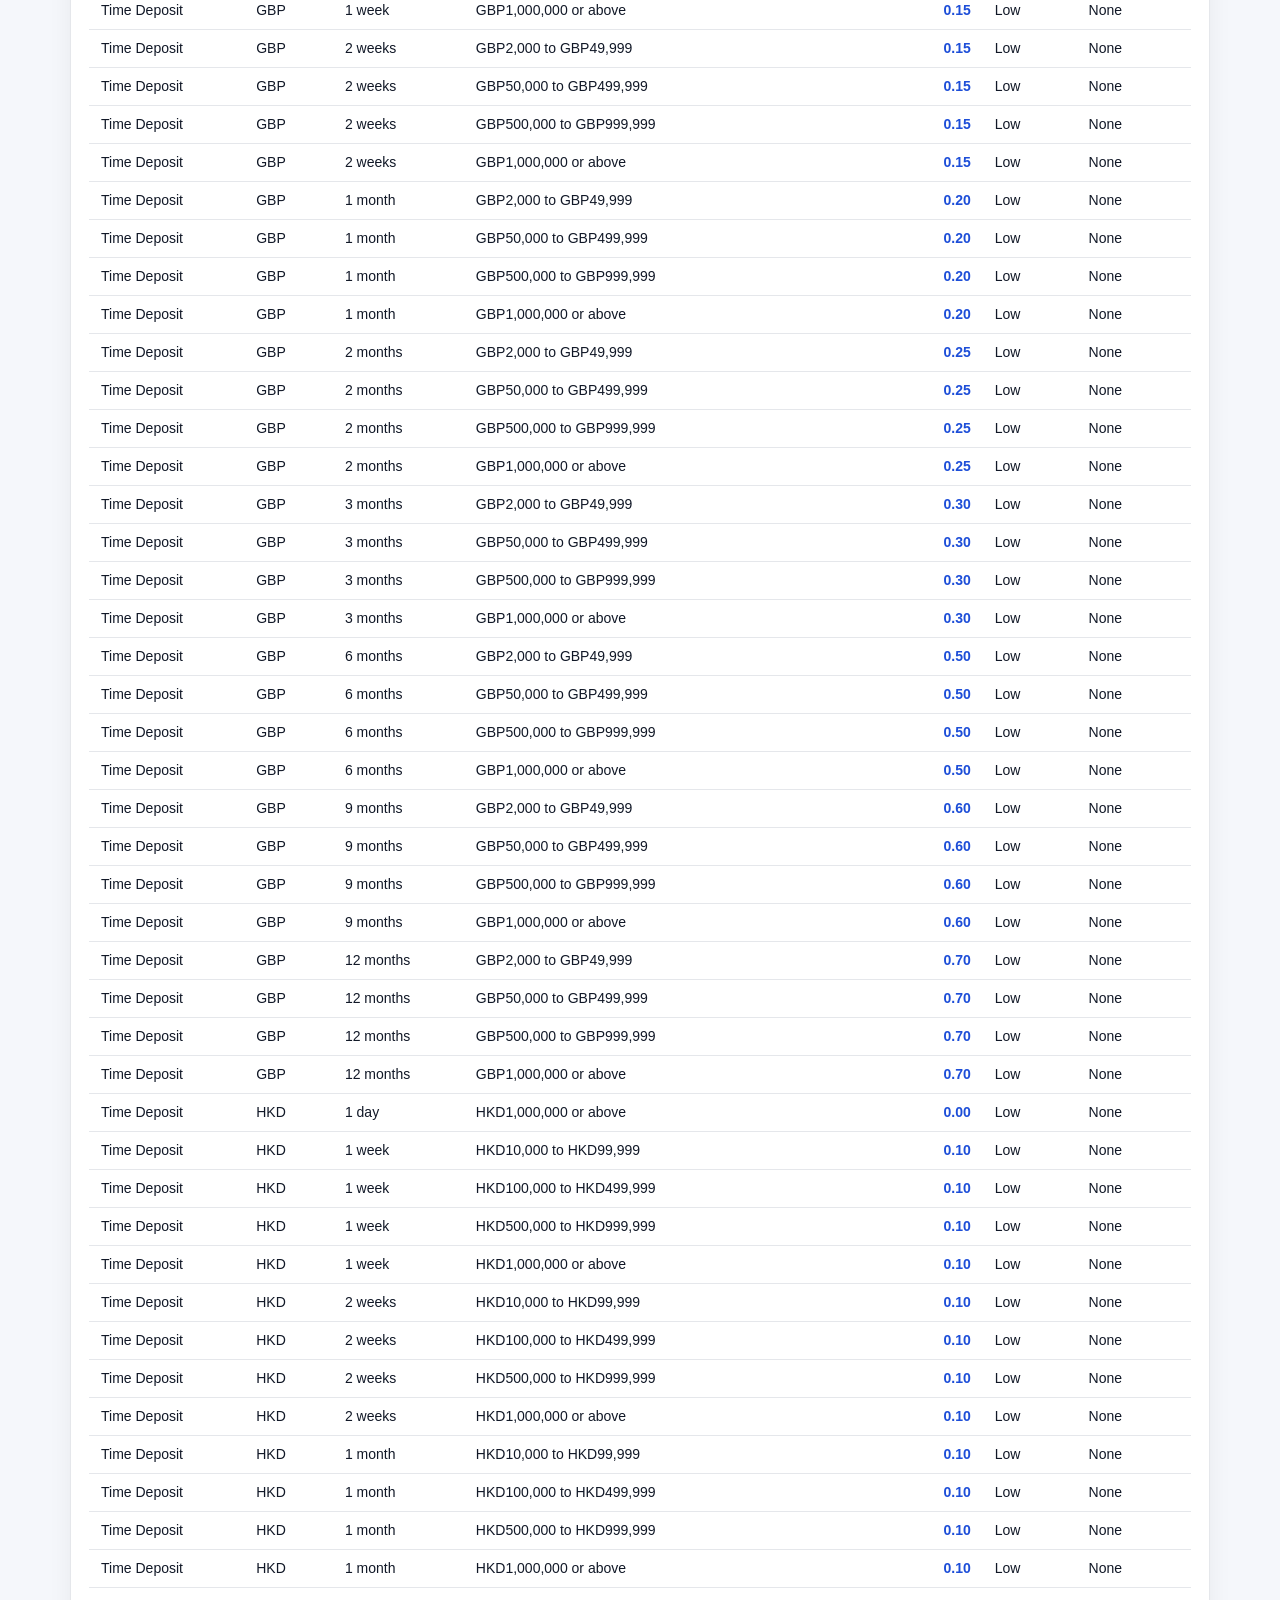
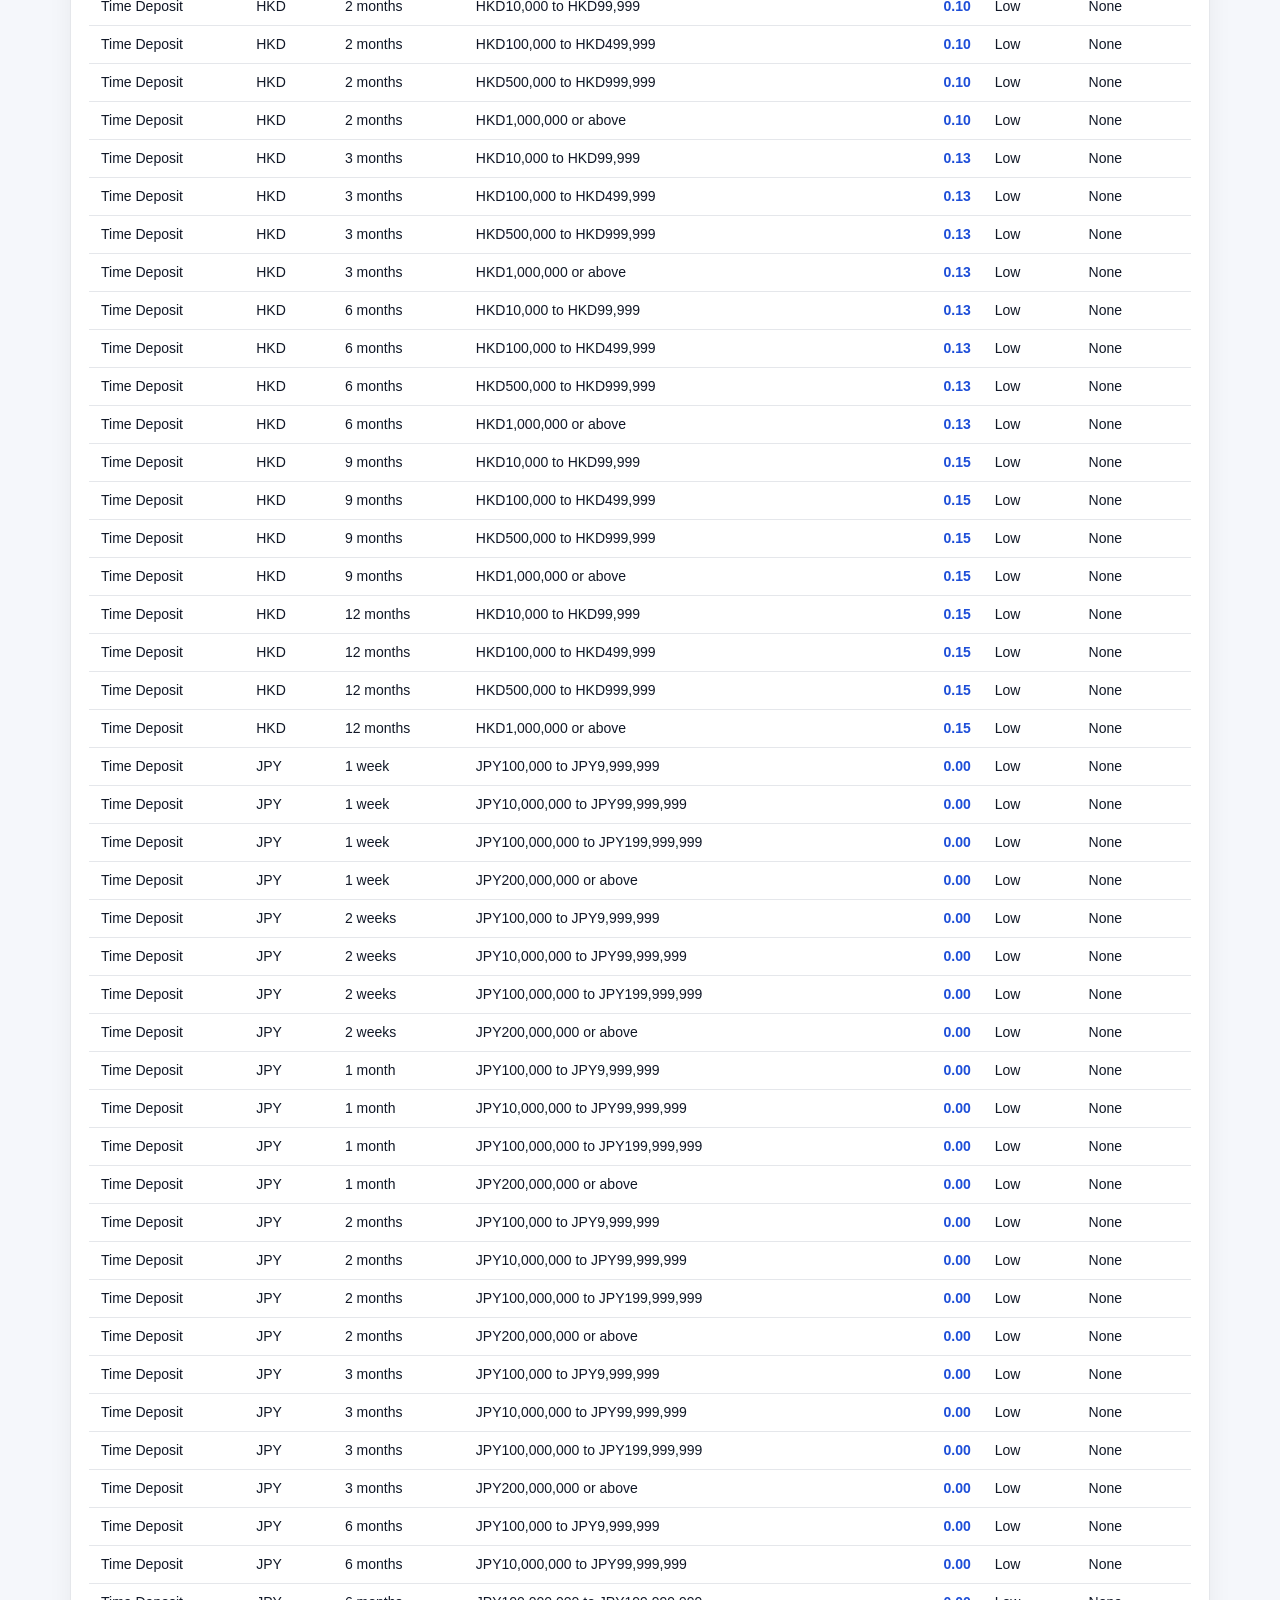
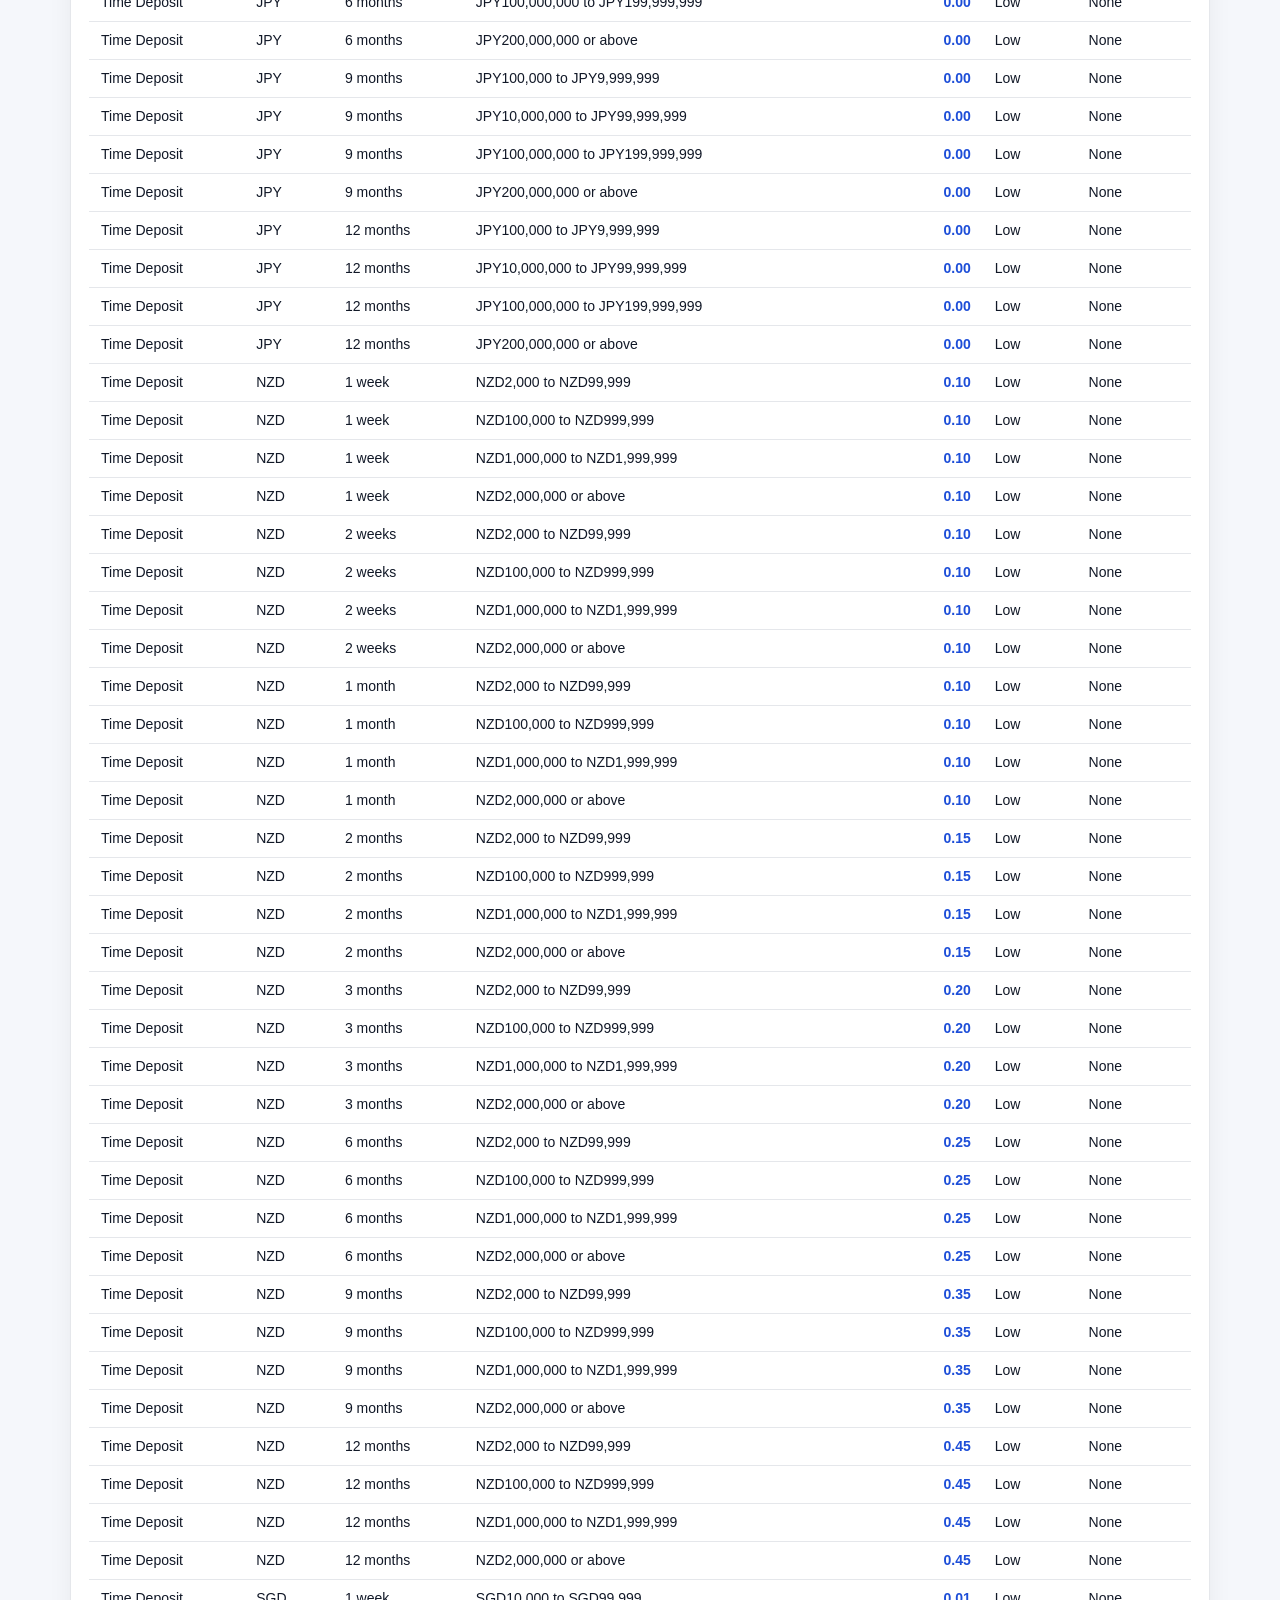
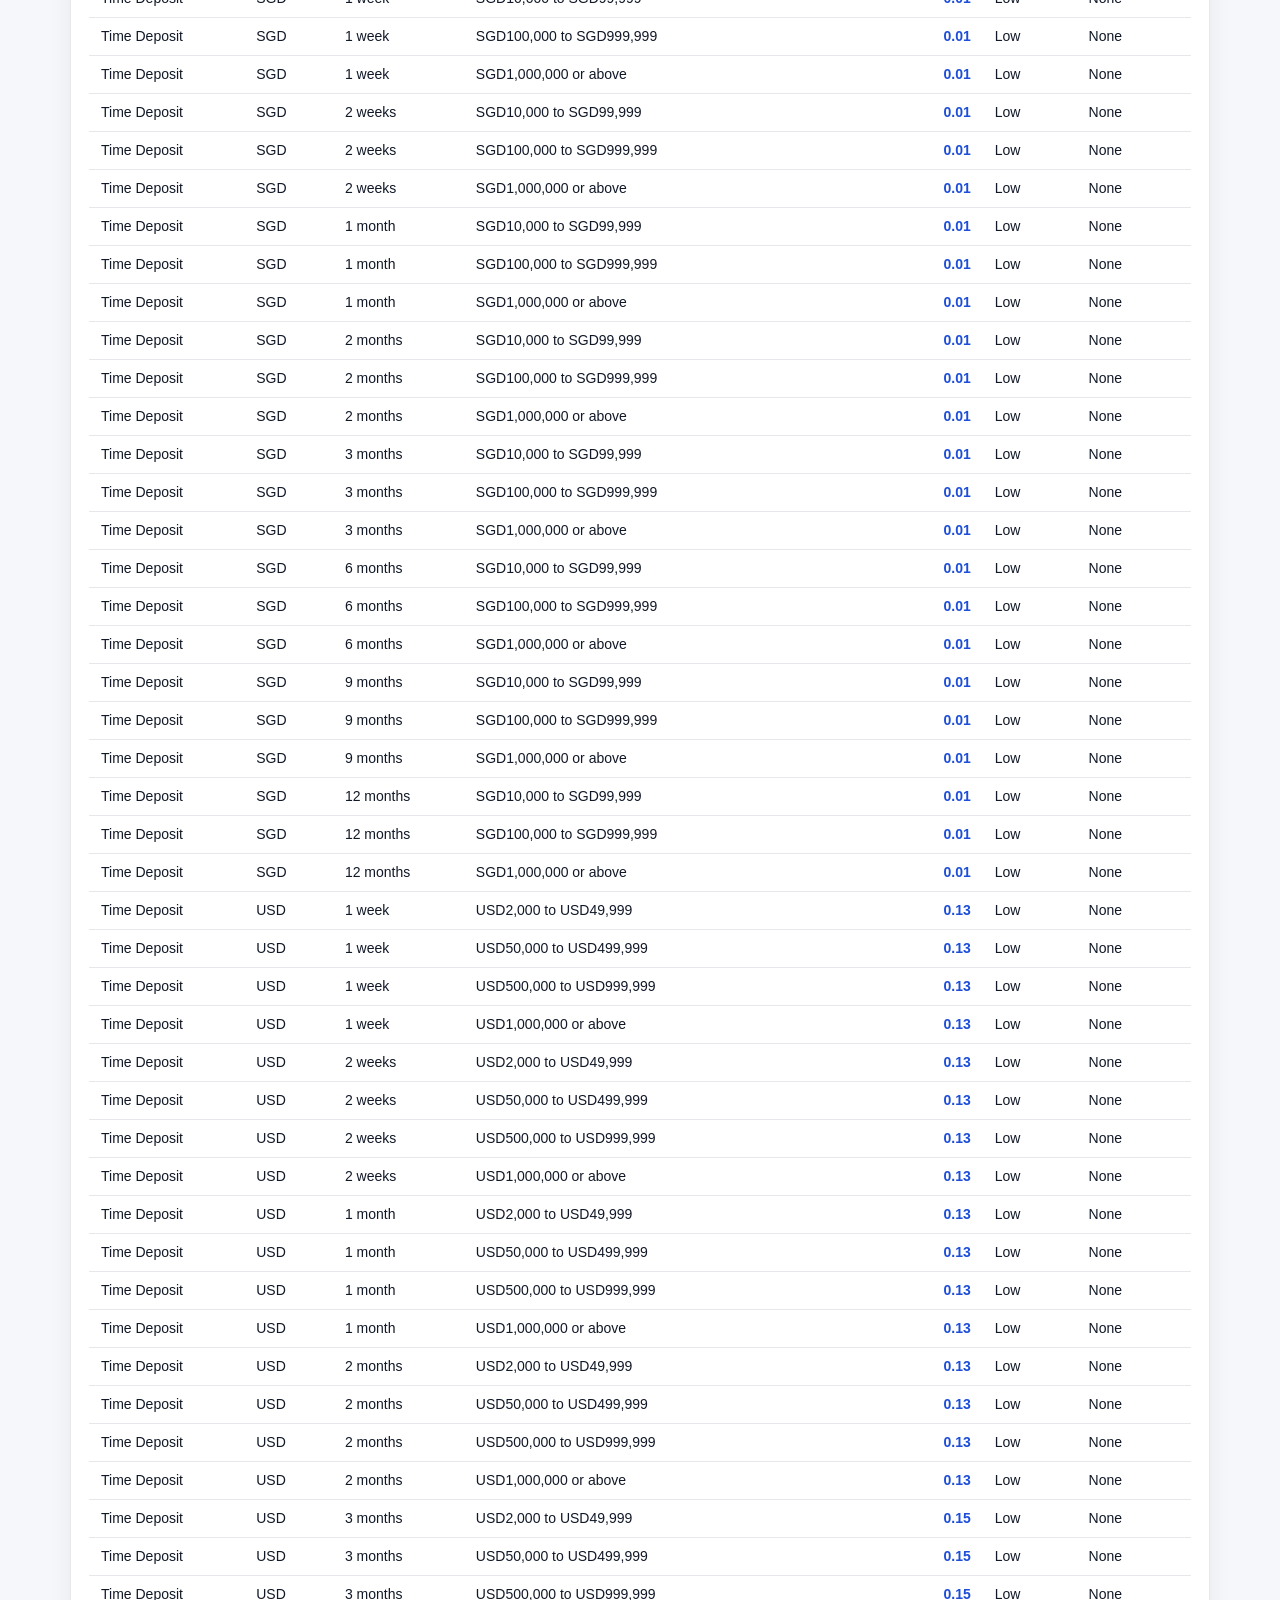
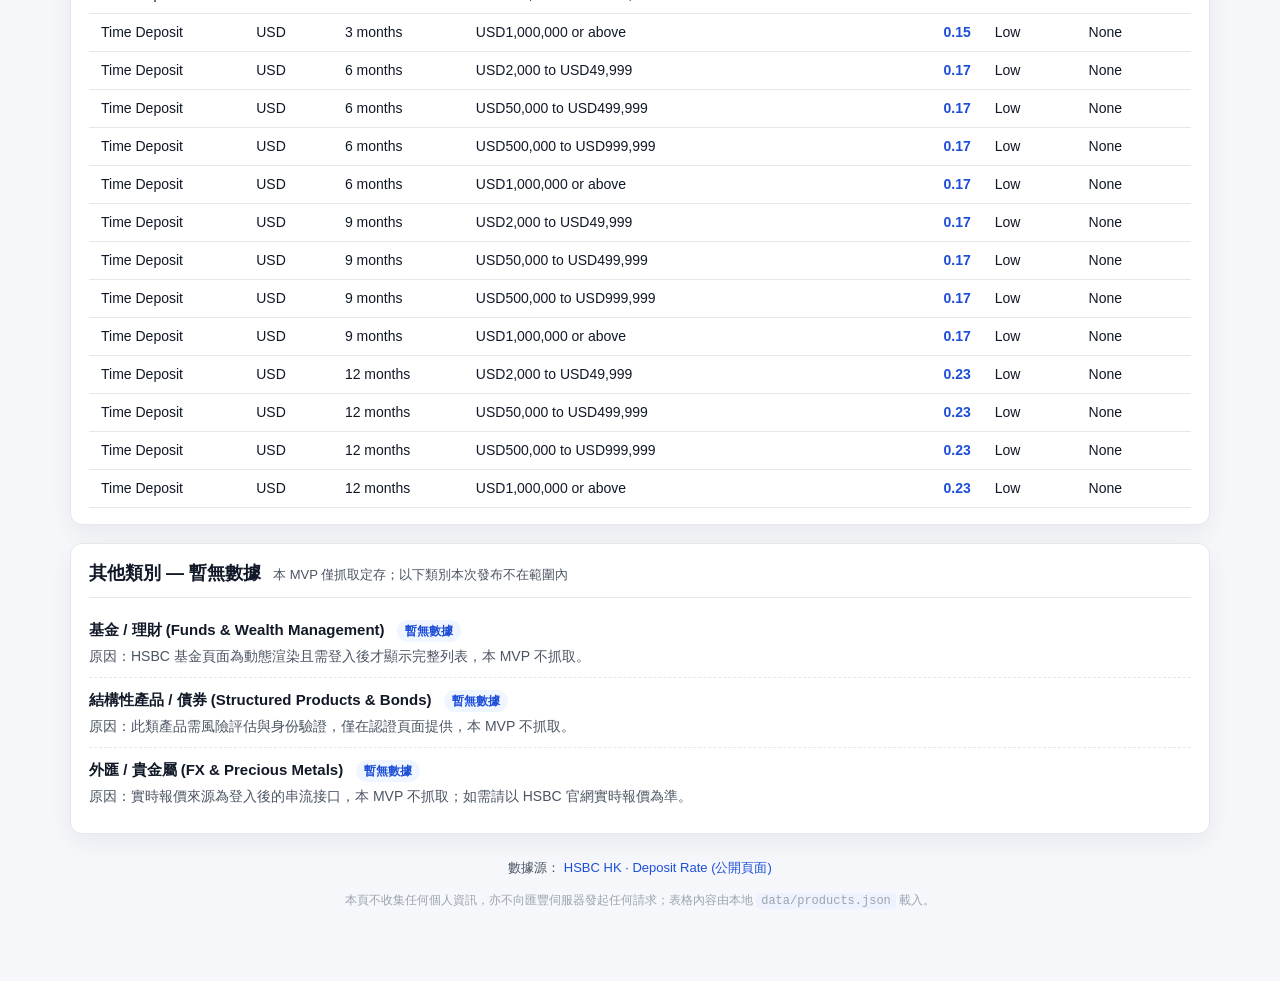
==== commit ec985e0f: "Add HK investment architecture section" ====
--- a/index.html
+++ b/index.html
@@ -51,6 +51,104 @@
           <div class="status-cell">
             <span class="status-label">當前篩選結果</span>
             <span class="status-value" id="status-filtered">—</span>
+          </div>
+        </div>
+      </section>
+
+      <section class="panel architecture-panel" aria-label="香港資金與稅務合規架構">
+        <div class="panel-heading">
+          <h2>香港資金與稅務合規架構</h2>
+          <span class="hint">目標：用起港卡、產品到期後可回內地、少換匯、全程留痕</span>
+        </div>
+
+        <p class="architecture-summary">
+          這是一個<strong>個人名義、低複雜度</strong>的港卡理財架構：銀行賬戶負責現金、定存、旅遊與網購；券商只放長期不用的資產；所有跨境流轉保留銀行流水、產品確認書、稅務自我證明與換匯記錄。
+        </p>
+
+        <div class="flow-diagram" role="list" aria-label="資金流向圖">
+          <article class="flow-node source" role="listitem">
+            <span class="flow-kicker">Step 1</span>
+            <h3>資金來源</h3>
+            <p>內地 / 香港同名個人賬戶</p>
+            <ul>
+              <li>保留入金來源與匯款憑證</li>
+              <li>避免第三方代收代付</li>
+            </ul>
+          </article>
+          <div class="flow-arrow" aria-hidden="true">→</div>
+          <article class="flow-node hub" role="listitem">
+            <span class="flow-kicker">Step 2</span>
+            <h3>香港銀行中樞</h3>
+            <p>BOCHK / HSBC / SC HK 分工</p>
+            <ul>
+              <li>HSBC：主操作 + 新資金定存 + 消費</li>
+              <li>BOCHK：回內地與中銀體系通道</li>
+              <li>SC HK：備用通道 + 利率比價</li>
+            </ul>
+          </article>
+          <div class="flow-arrow" aria-hidden="true">→</div>
+          <article class="flow-node product" role="listitem">
+            <span class="flow-kicker">Step 3</span>
+            <h3>產品分層</h3>
+            <p>定存優先，投資後置</p>
+            <ul>
+              <li>3–6 個月美元 / 港元短定存</li>
+              <li>券商只放長期不用資金</li>
+              <li>暫避槓桿、孖展、複雜結構性產品</li>
+            </ul>
+          </article>
+          <div class="flow-arrow" aria-hidden="true">→</div>
+          <article class="flow-node output" role="listitem">
+            <span class="flow-kicker">Step 4</span>
+            <h3>使用 / 回流</h3>
+            <p>到期後再決策</p>
+            <ul>
+              <li>港卡：網購、旅行、境外消費</li>
+              <li>回內地：到期後同名賬戶匯回</li>
+              <li>少換幣種，降低匯差與手續費</li>
+            </ul>
+          </article>
+        </div>
+
+        <div class="account-grid" aria-label="賬戶角色分工">
+          <article class="account-card">
+            <h3>BOCHK</h3>
+            <p class="role">回流通道</p>
+            <p>保留港幣 / 人民幣 / 美元子賬戶與內地同名收款人，用於產品到期後匯回內地。</p>
+          </article>
+          <article class="account-card primary">
+            <h3>HSBC HK</h3>
+            <p class="role">主操作賬戶</p>
+            <p>承接新資金定存、港卡日常使用、境外網購與旅行消費；每次只在到期日附近做再配置。</p>
+          </article>
+          <article class="account-card">
+            <h3>Standard Chartered HK</h3>
+            <p class="role">備用與比價</p>
+            <p>作為第二報價與第二通道；當定存利率、卡活動或匯款費用更好時再使用。</p>
+          </article>
+          <article class="account-card broker">
+            <h3>持牌券商</h3>
+            <p class="role">長期投資層</p>
+            <p>只放中長期不用資金；完成 W-8BEN / CRS 後再考慮低成本 ETF，不承擔短期回流任務。</p>
+          </article>
+        </div>
+
+        <div class="decision-grid" aria-label="操作規則">
+          <div>
+            <h3>每次產品到期</h3>
+            <ol>
+              <li>先確認 30 天內是否要旅遊 / 網購 / 回內地。</li>
+              <li>如果要消費，保留在 HSBC 或對應港卡幣種。</li>
+              <li>如果不用，重新比價 HSBC / BOCHK / SC HK 的 3–6 個月定存。</li>
+            </ol>
+          </div>
+          <div>
+            <h3>合規留痕</h3>
+            <ol>
+              <li>保存月結單、定存確認、換匯與跨境匯款水單。</li>
+              <li>CRS、稅收居民、W-8BEN 按真實身份填寫。</li>
+              <li>避免使用他人賬戶中轉，避免用途與實際交易不一致。</li>
+            </ol>
           </div>
         </div>
       </section>
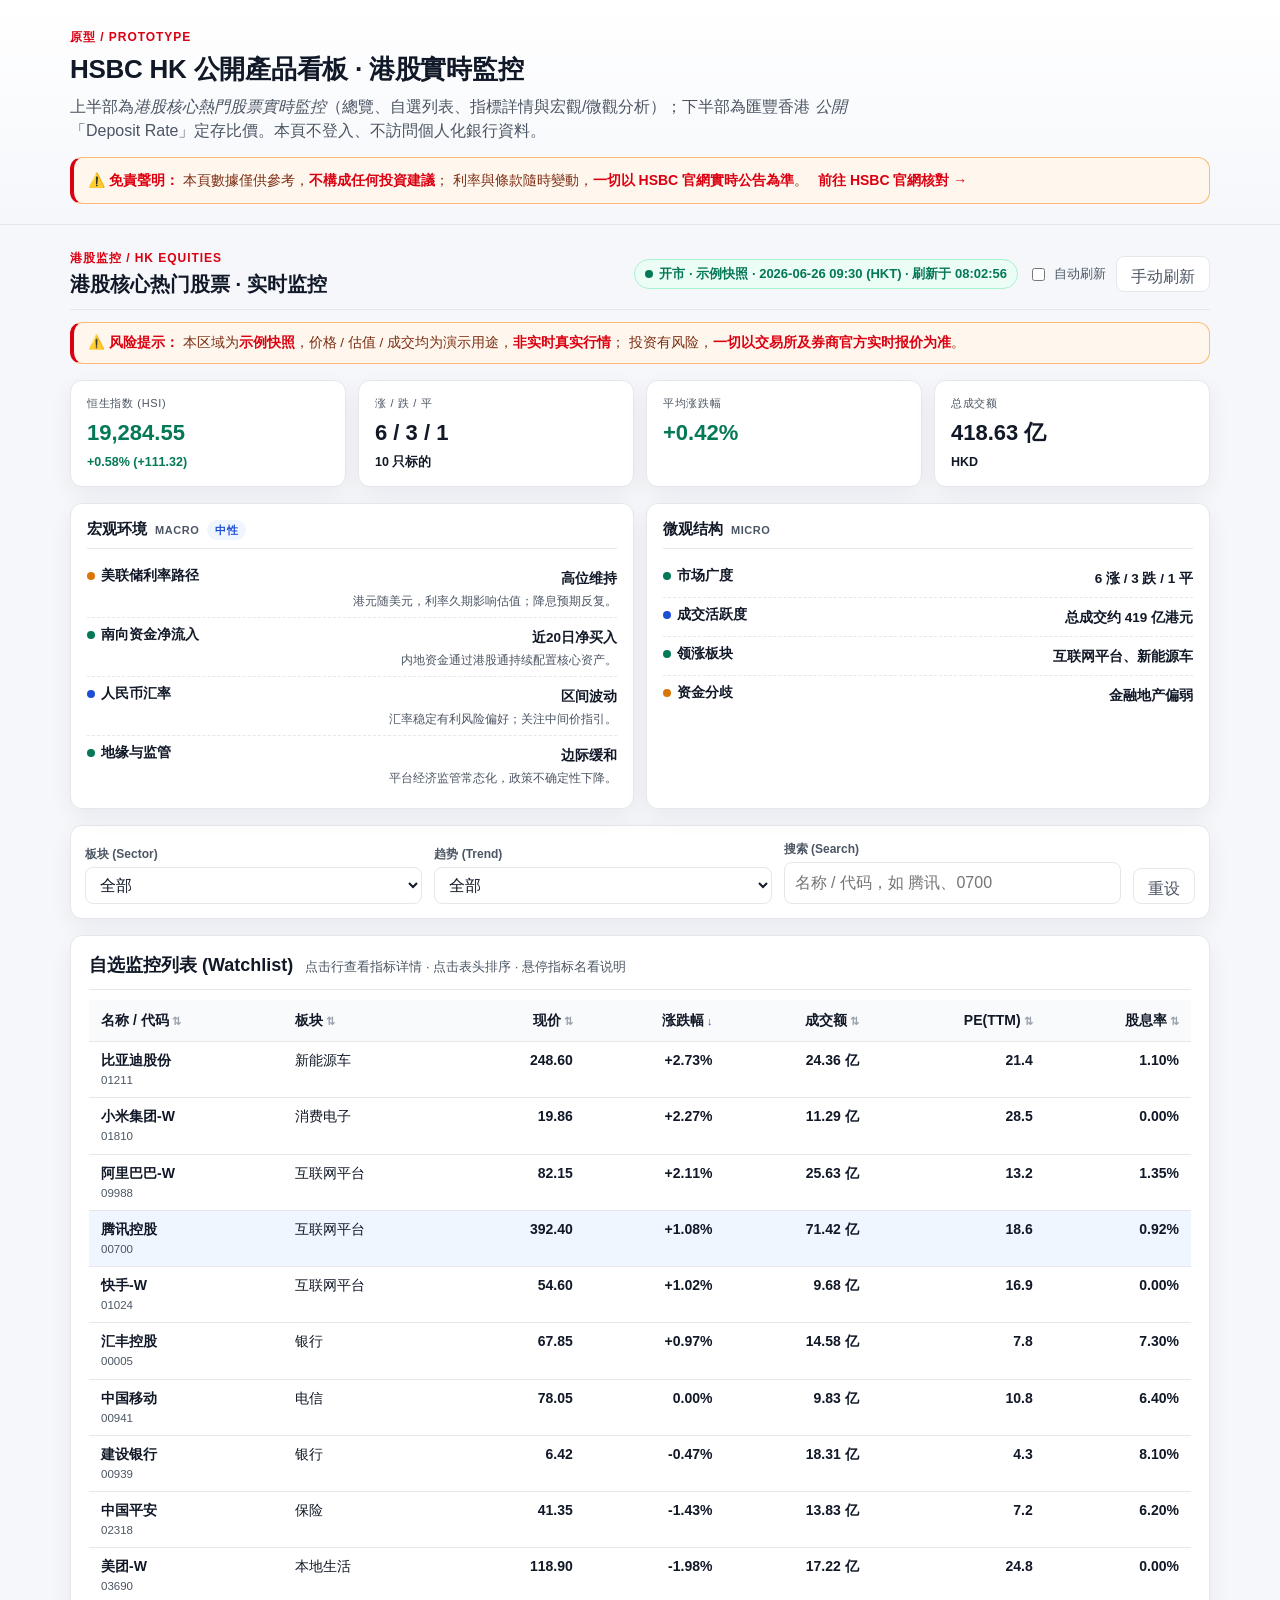
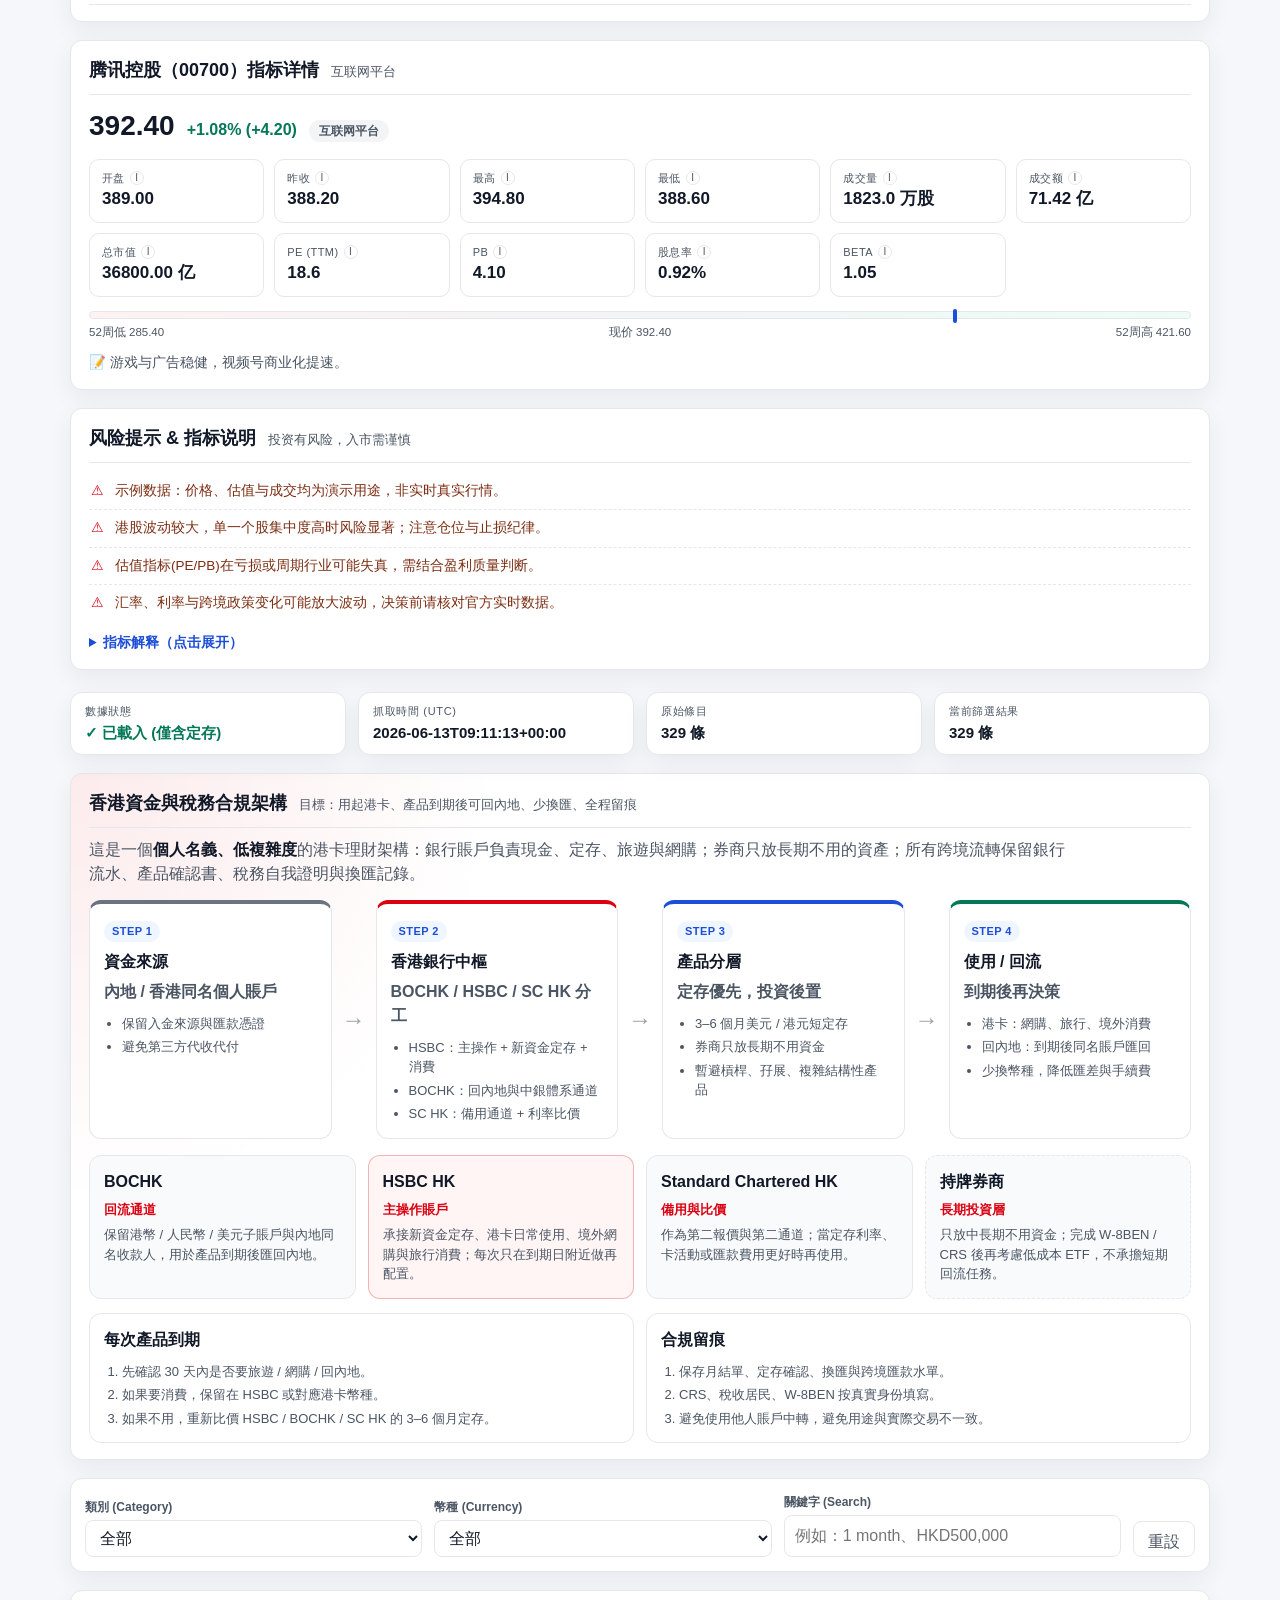
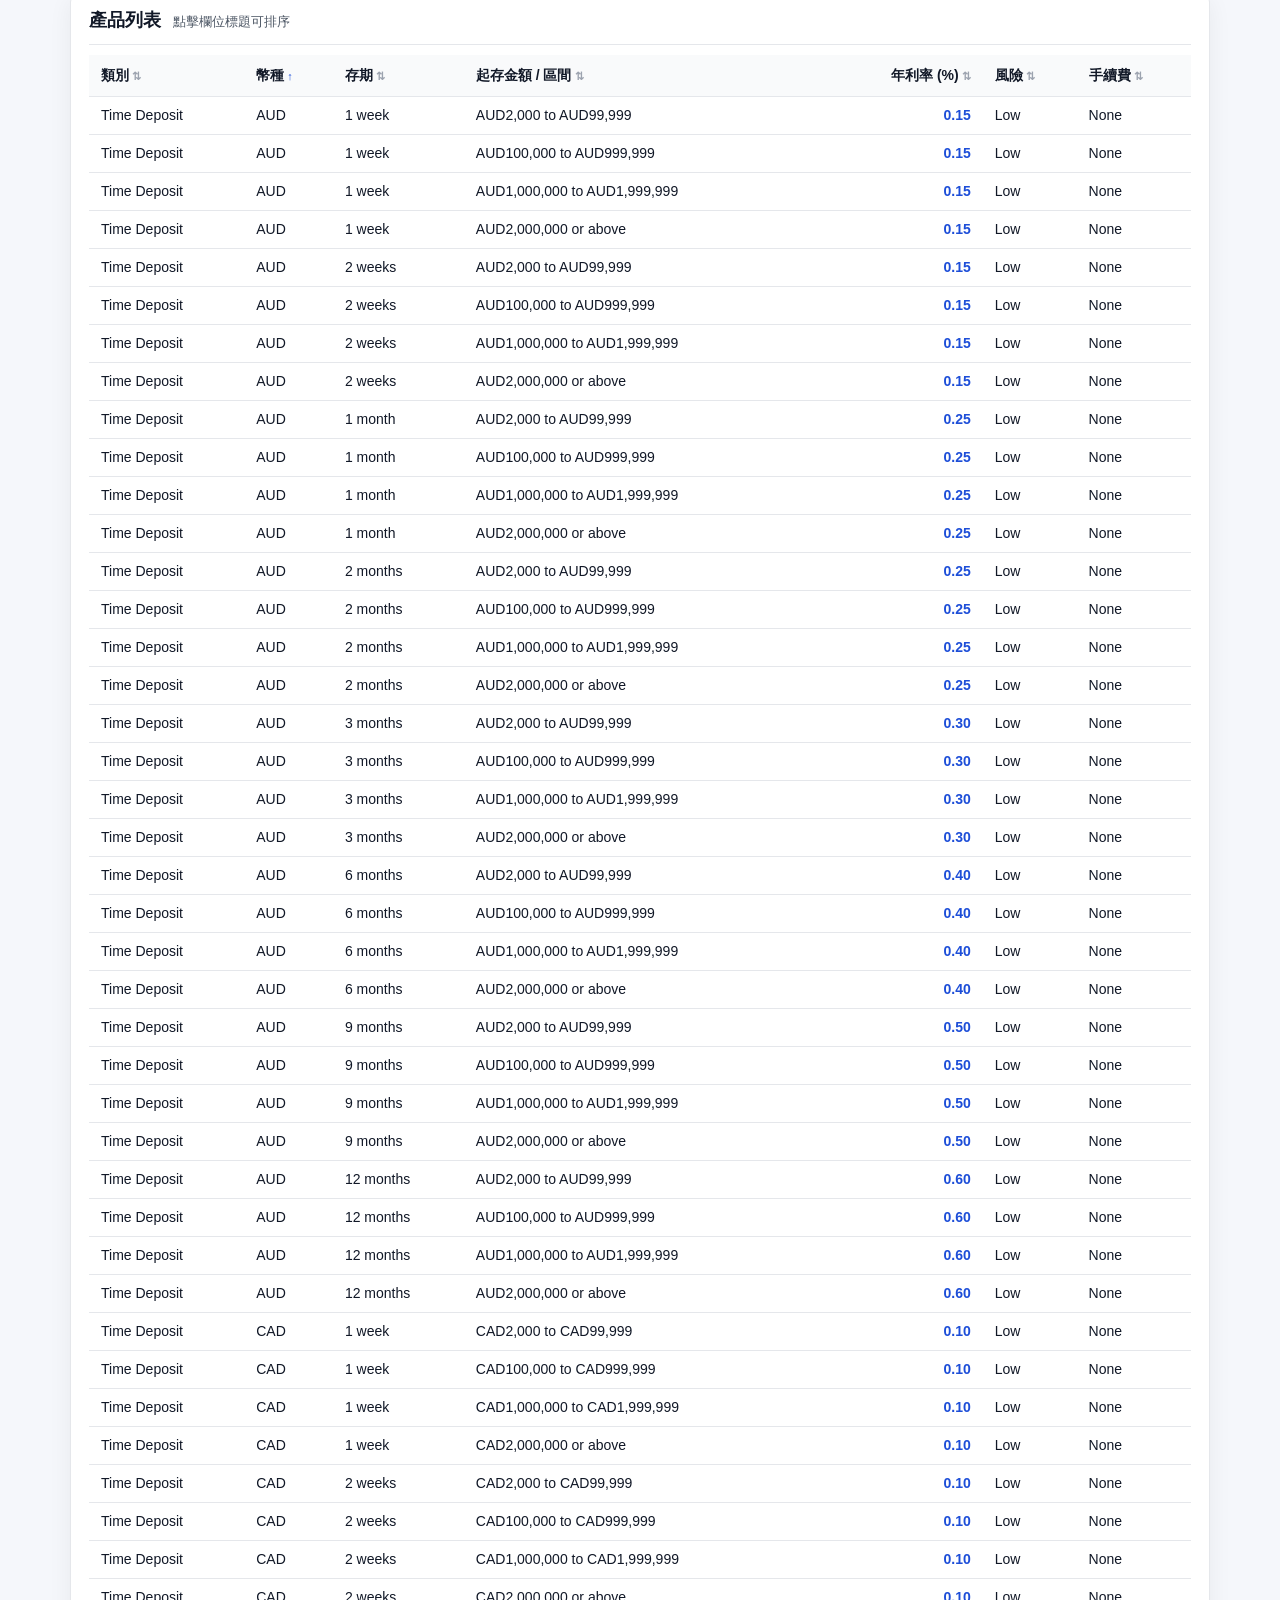
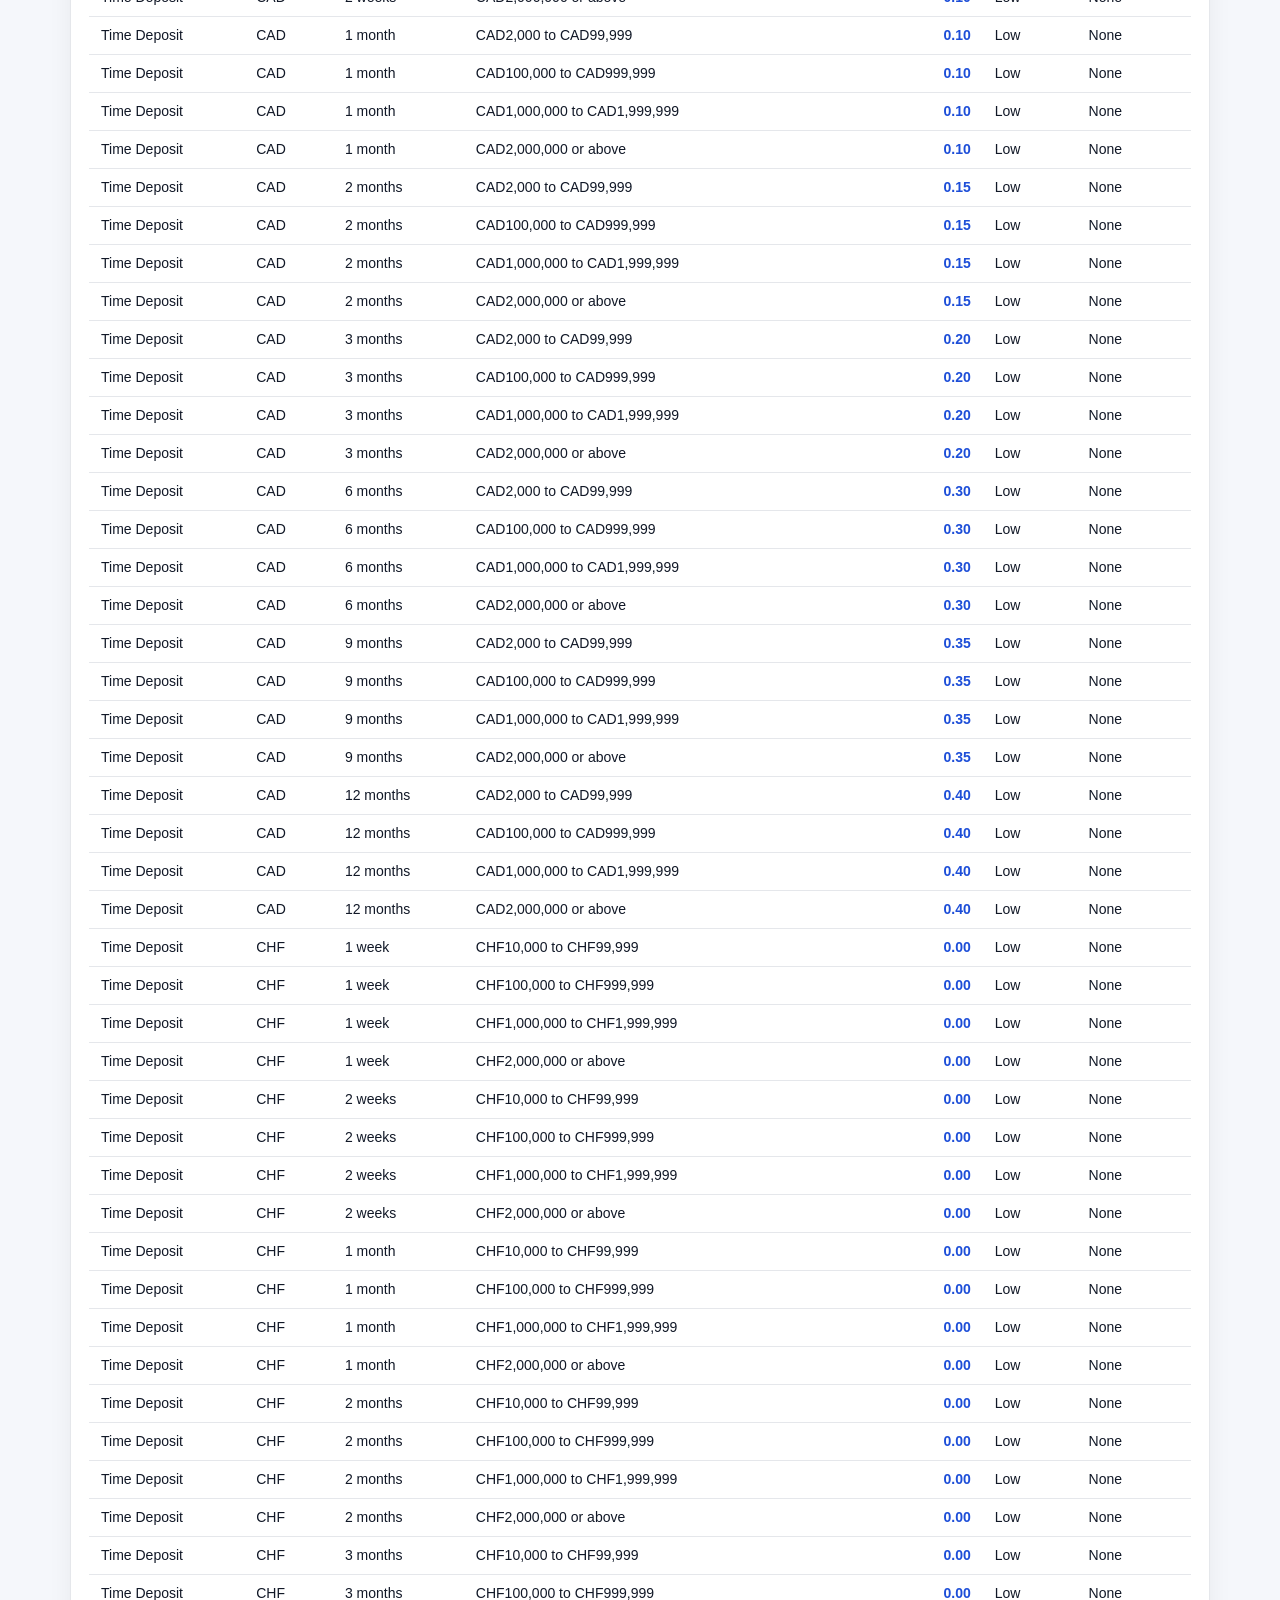
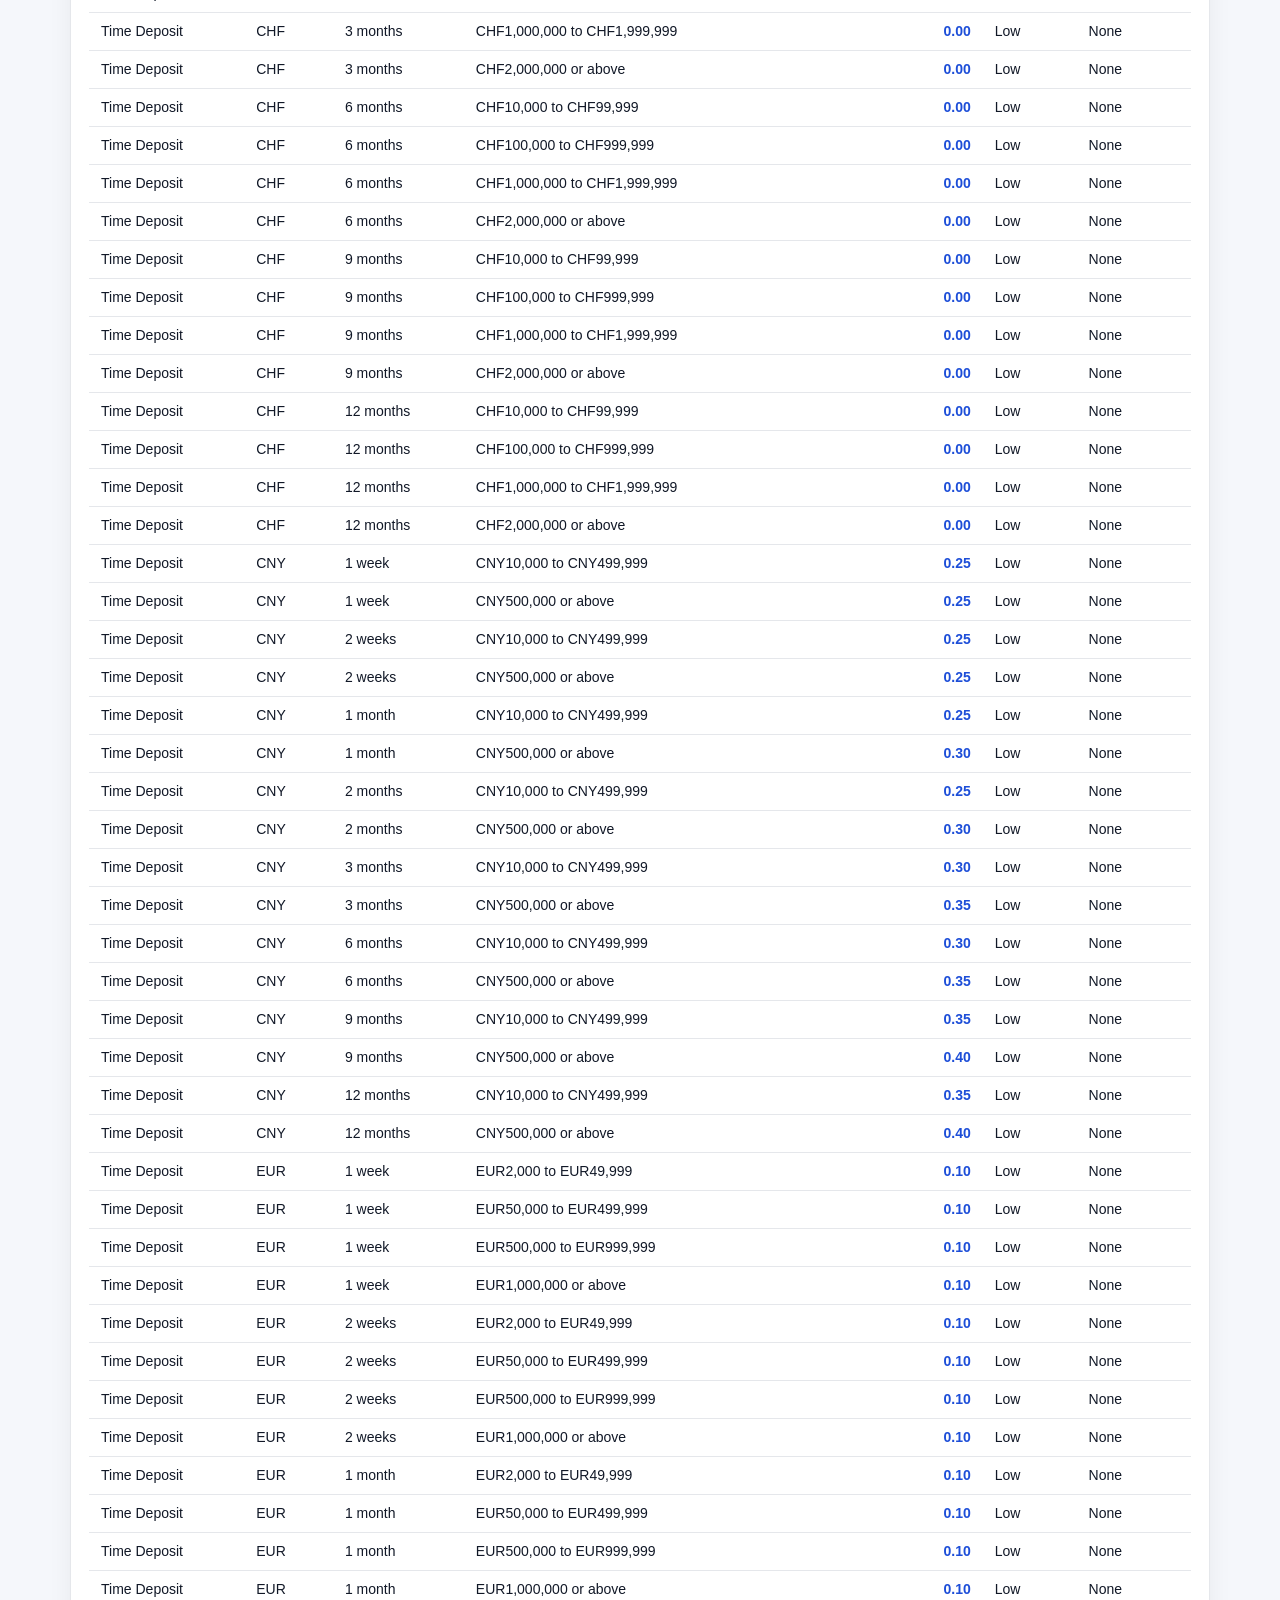
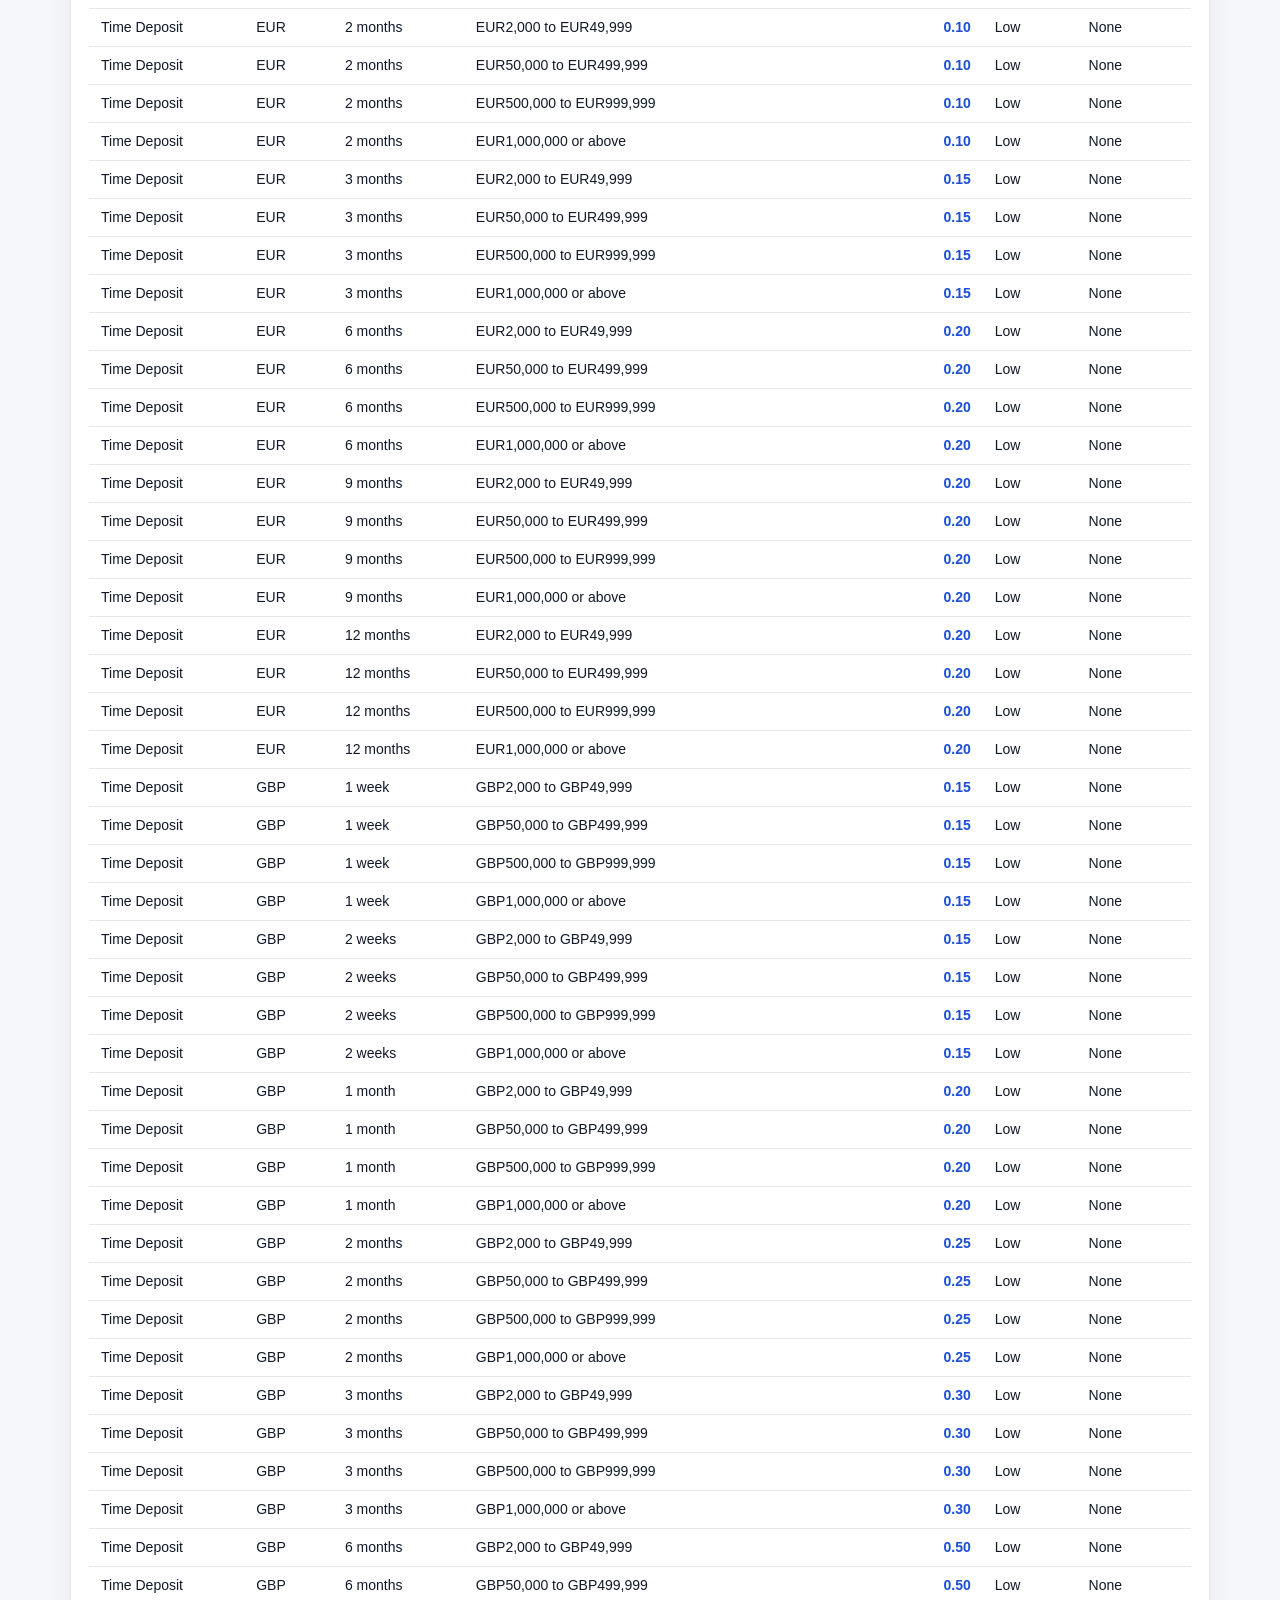
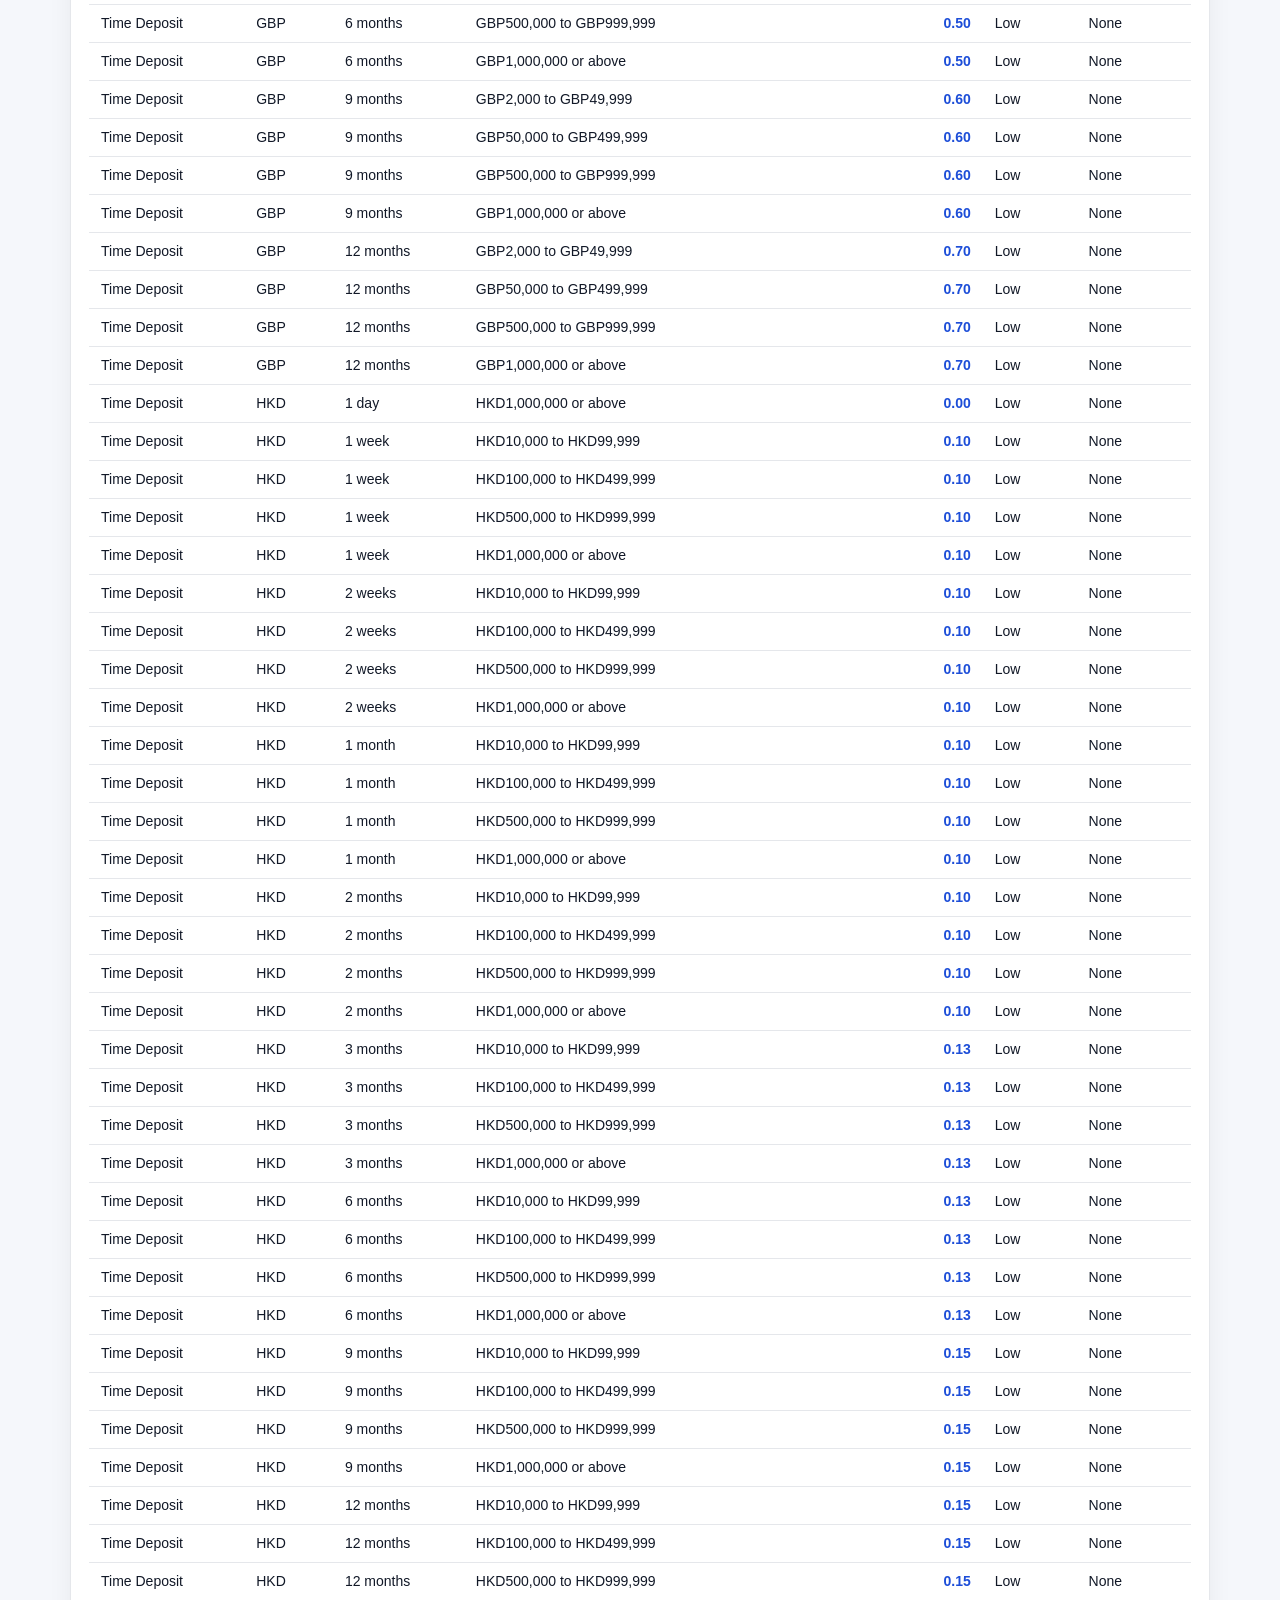
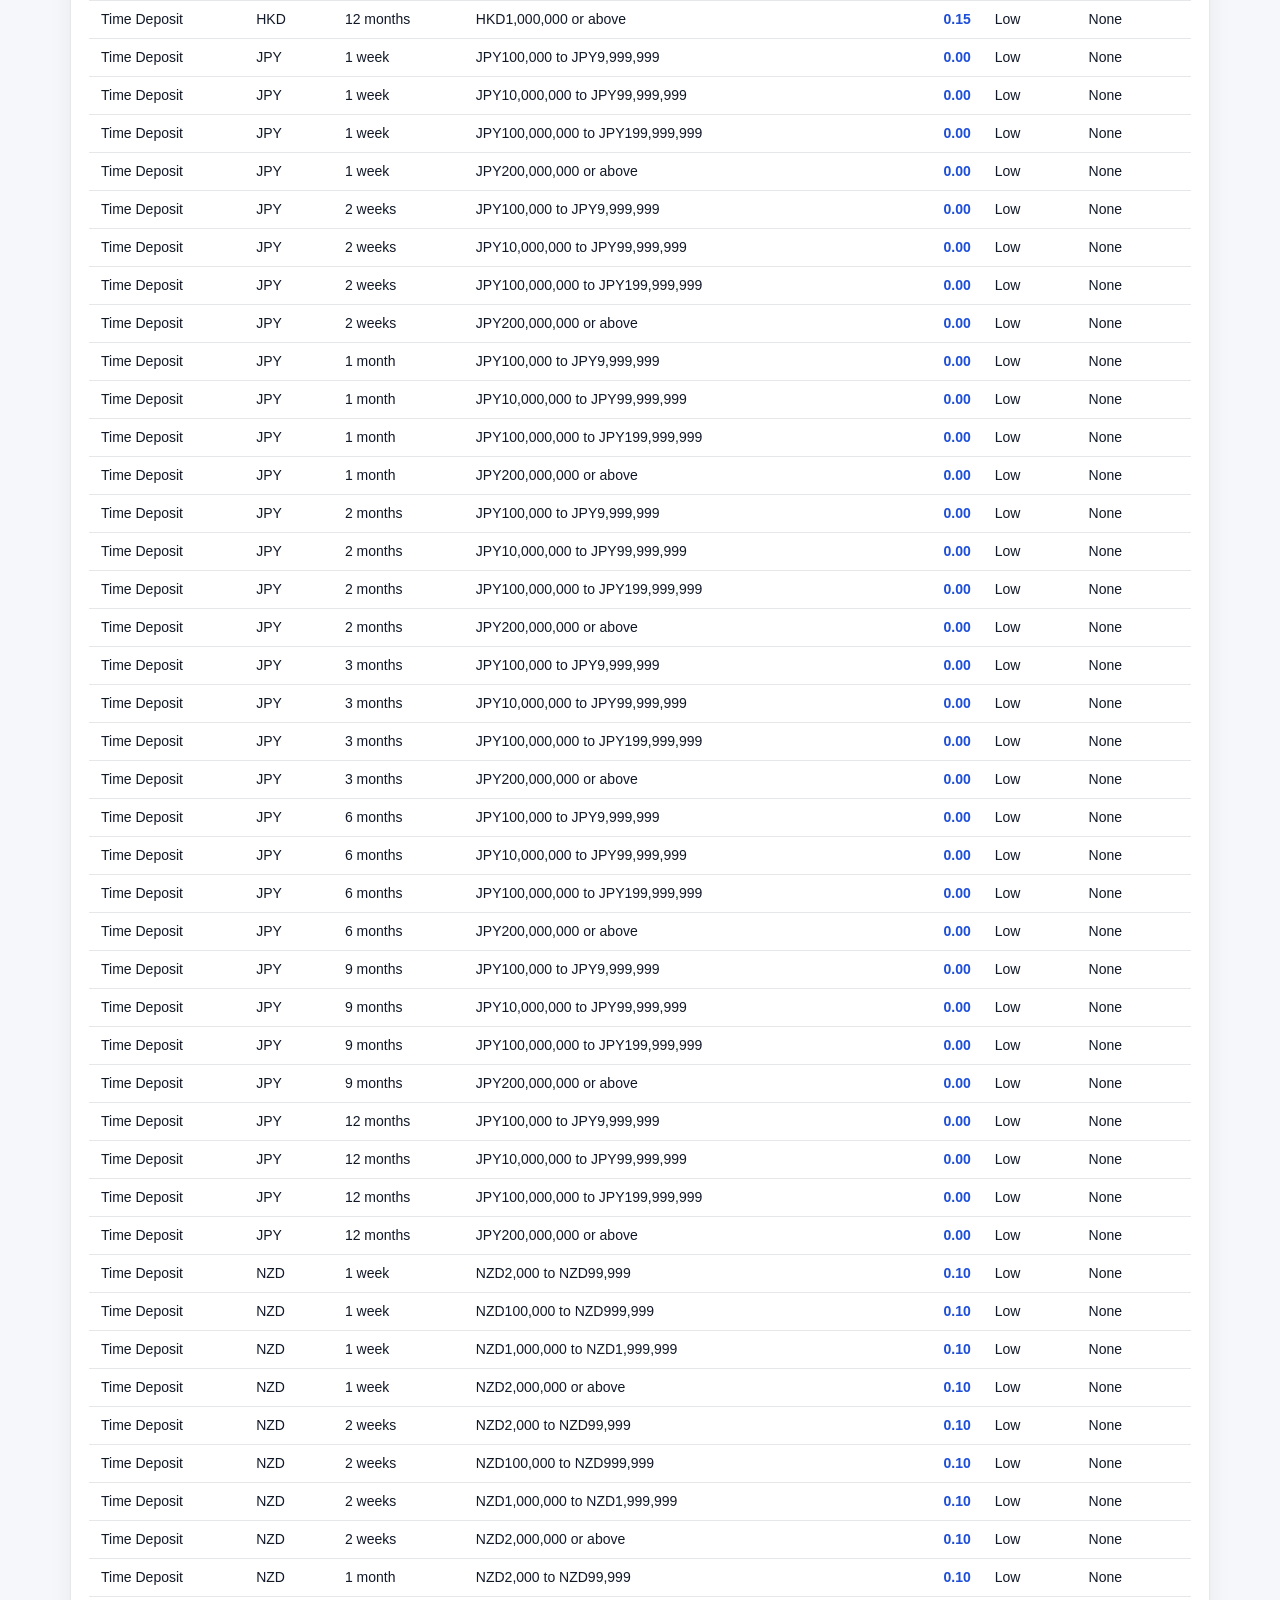
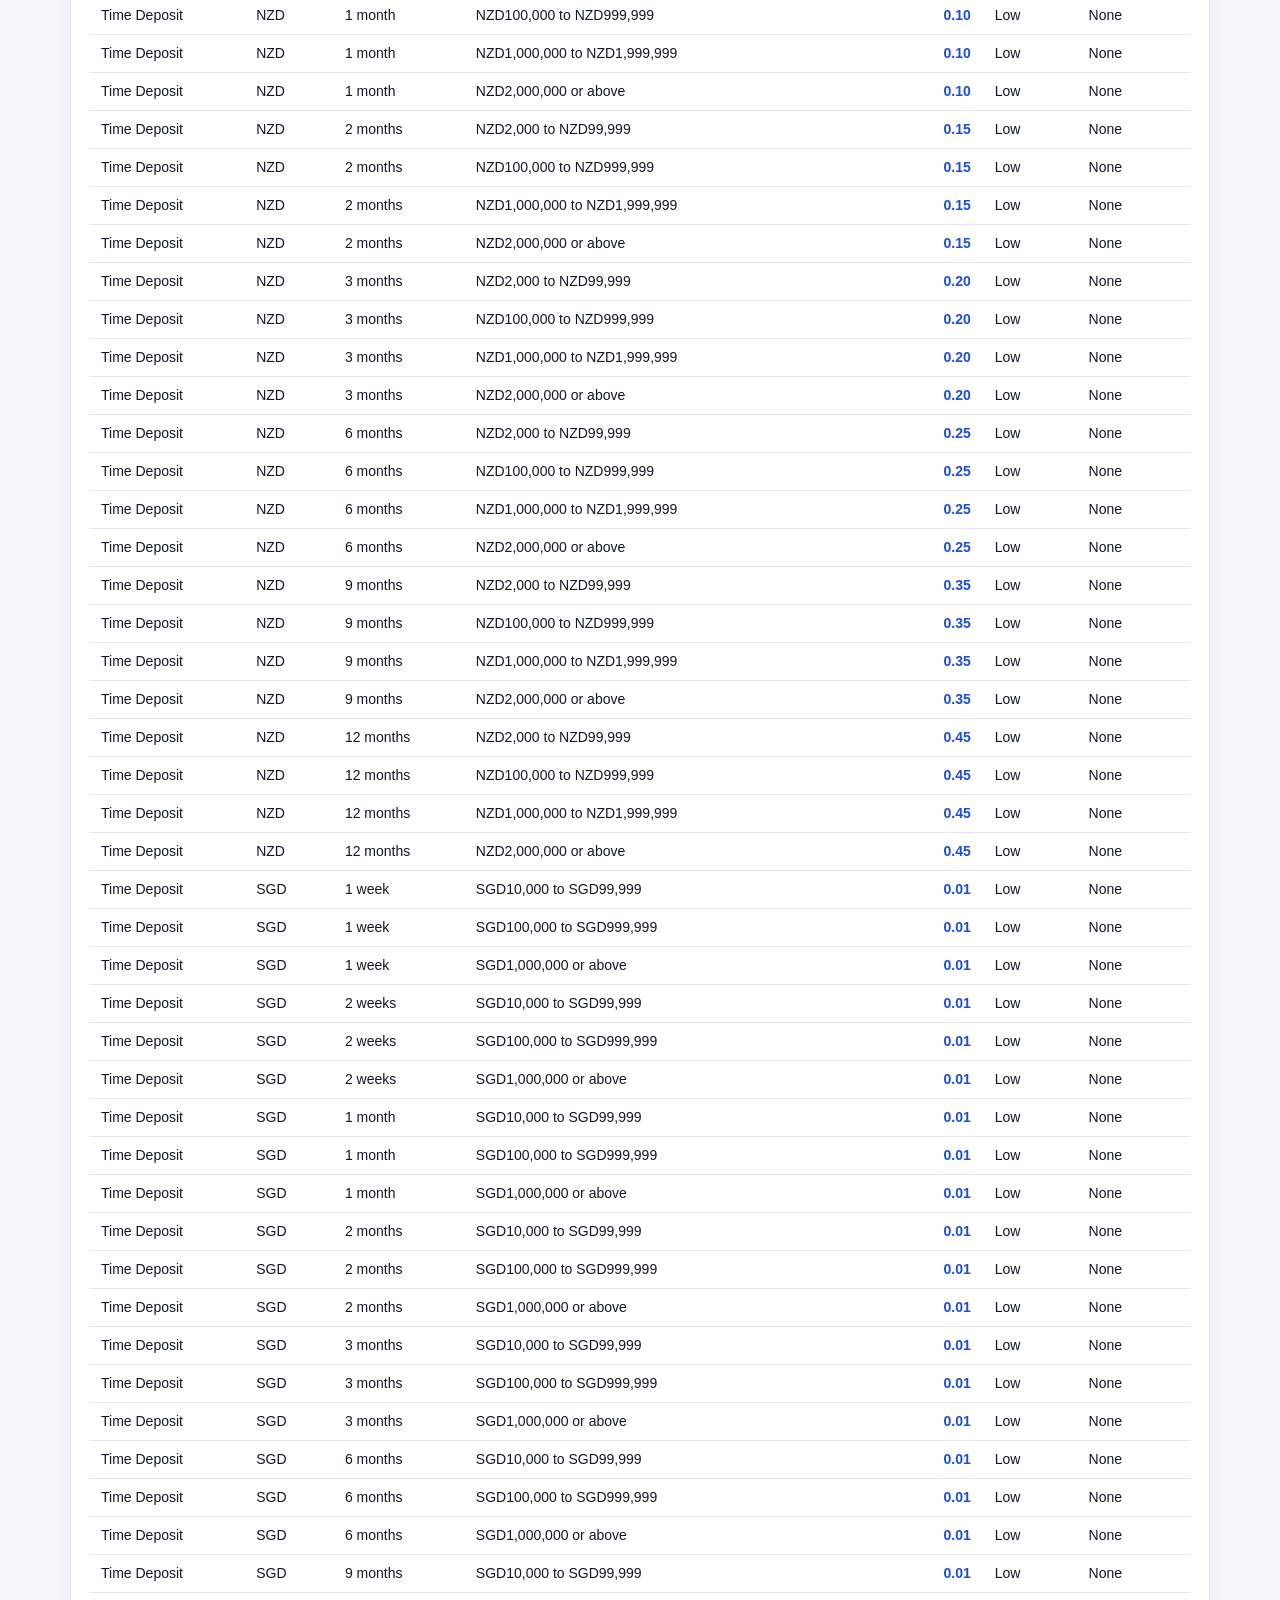
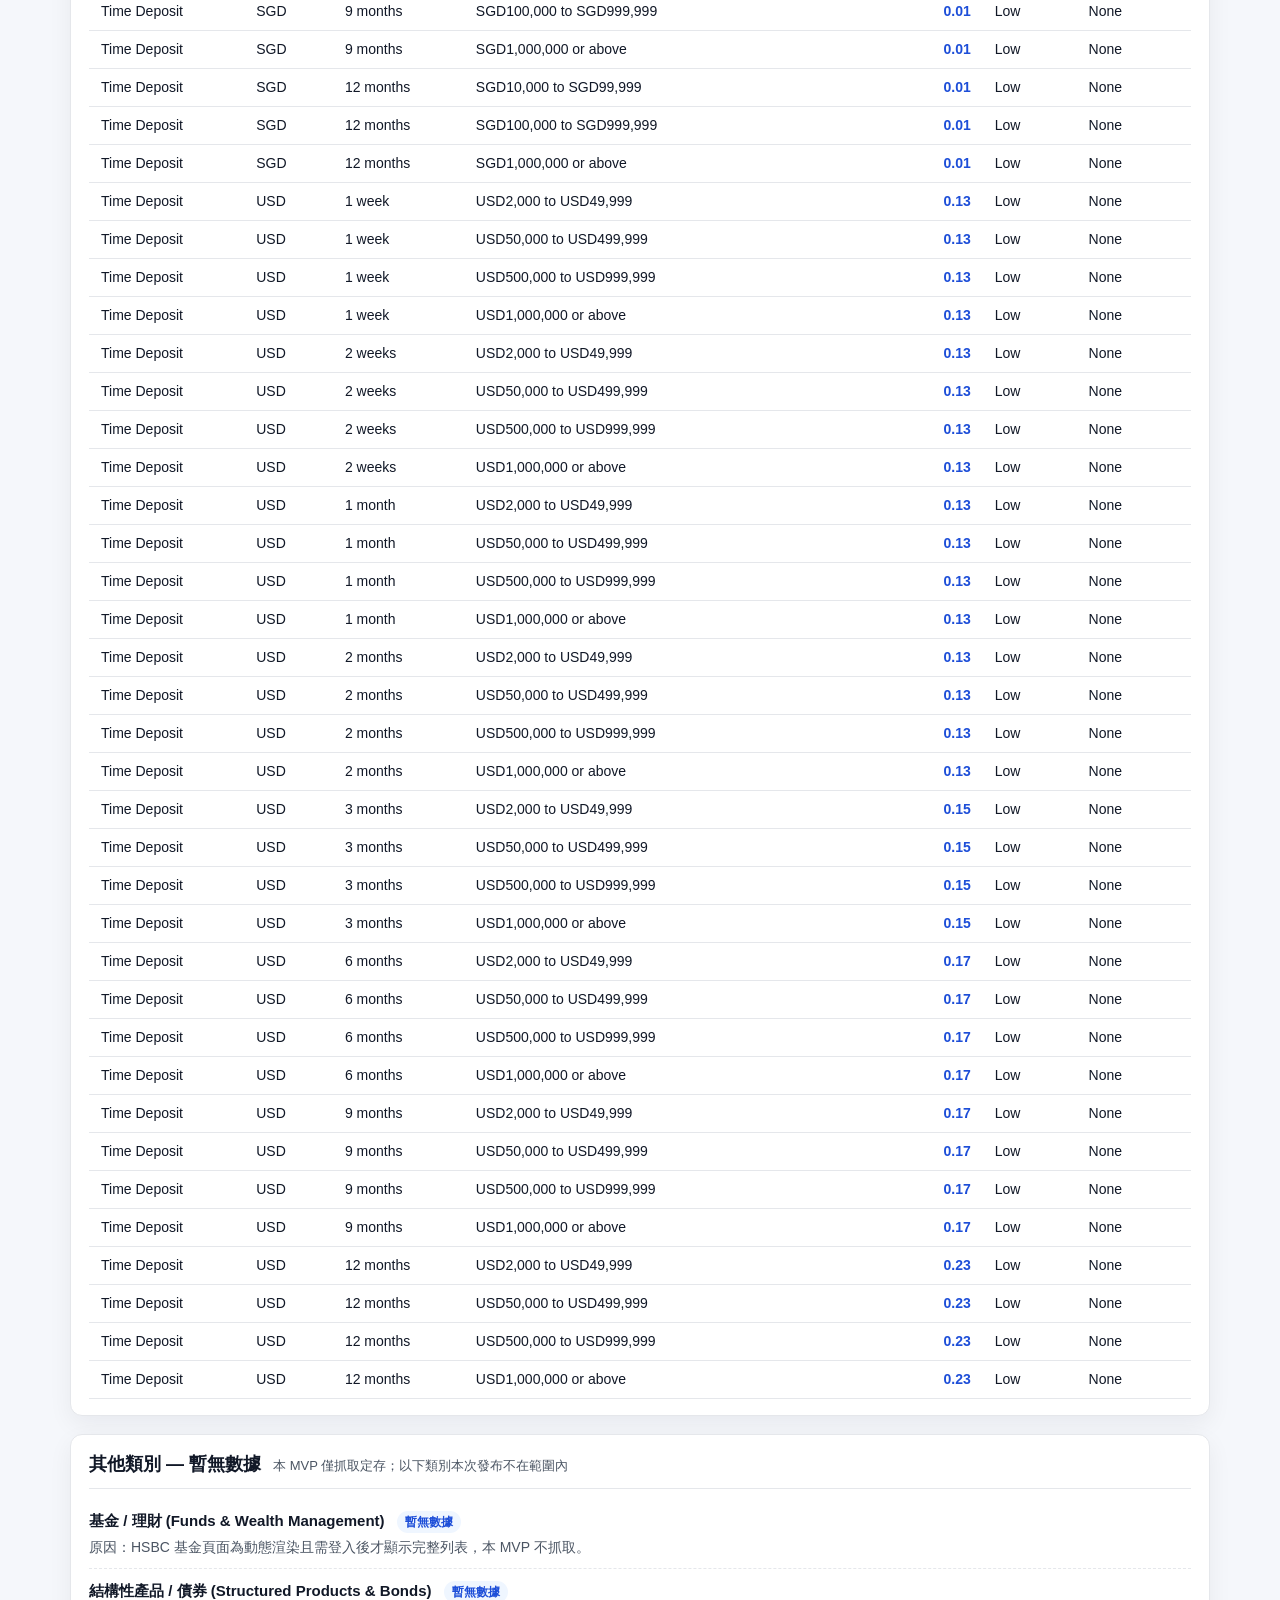
==== commit e8be63c2: "feat(frontend): add HK equities real-time monitoring dashboard Add a HK core hot-stocks watchlist ex" ====
--- a/index.html
+++ b/index.html
@@ -3,10 +3,10 @@
   <head>
     <meta charset="utf-8" />
     <meta name="viewport" content="width=device-width, initial-scale=1" />
-    <title>HSBC HK 公開產品看板 (MVP)</title>
+    <title>HSBC HK 公開產品看板 · 港股實時監控 (MVP)</title>
     <meta
       name="description"
-      content="HSBC HK 公開產品（目前僅定存）儀表板 — 僅供研究用途，不構成投資建議。"
+      content="HSBC HK 公開產品儀表板＋港股核心熱門股票實時監控 — 僅供研究用途，不構成投資建議。"
     />
     <link rel="stylesheet" href="assets/dashboard.css" />
   </head>
@@ -14,9 +14,9 @@
     <header class="site-header">
       <div class="container">
         <p class="eyebrow">原型 / Prototype</p>
-        <h1>HSBC HK 公開產品看板</h1>
+        <h1>HSBC HK 公開產品看板 · 港股實時監控</h1>
         <p class="lede">
-          數據來自匯豐香港 <em>公開</em>「Deposit Rate」頁面，僅供研究與比對；本頁不登入、不訪問個人化銀行資料。
+          上半部為<em>港股核心熱門股票實時監控</em>（總覽、自選列表、指標詳情與宏觀/微觀分析）；下半部為匯豐香港 <em>公開</em>「Deposit Rate」定存比價。本頁不登入、不訪問個人化銀行資料。
         </p>
         <div class="disclaimer" role="note" aria-label="重要免責聲明">
           <strong>⚠️ 免責聲明：</strong>
@@ -34,6 +34,132 @@
     </header>
 
     <main class="container">
+      <!-- =====================================================================
+           HK Equities real-time monitoring (港股核心热门股票实时监控)
+           Reads data/hk_equities.json. Sample snapshot — not a live feed.
+           ===================================================================== -->
+      <section class="equities" id="equities" aria-label="港股核心热门股票实时监控">
+        <div class="panel-heading equities-heading">
+          <div>
+            <p class="eyebrow">港股监控 / HK Equities</p>
+            <h2>港股核心热门股票 · 实时监控</h2>
+          </div>
+          <div class="equities-controls">
+            <span class="refresh-status" id="eq-refresh-status" aria-live="polite">
+              <span class="dot" id="eq-refresh-dot" aria-hidden="true"></span>
+              <span id="eq-refresh-text">载入中…</span>
+            </span>
+            <label class="auto-toggle" title="开启后按数据建议的间隔自动刷新（示例数据不会变化，仅演示刷新状态）">
+              <input type="checkbox" id="eq-auto-refresh" />
+              <span>自动刷新</span>
+            </label>
+            <button id="eq-refresh-btn" type="button" class="btn-ghost">手动刷新</button>
+          </div>
+        </div>
+
+        <div class="eq-disclaimer" role="note">
+          <strong>⚠️ 风险提示：</strong>
+          本区域为<strong>示例快照</strong>，价格 / 估值 / 成交均为演示用途，<strong>非实时真实行情</strong>；
+          投资有风险，<strong>一切以交易所及券商官方实时报价为准</strong>。
+        </div>
+
+        <!-- Overview cards -->
+        <div class="overview-grid" id="eq-overview" aria-label="总览">
+          <!-- JS fills these; static skeleton fallback below -->
+          <div class="overview-card skeleton"><span class="ov-label">恒生指数</span><span class="ov-value">—</span></div>
+          <div class="overview-card skeleton"><span class="ov-label">涨 / 跌 / 平</span><span class="ov-value">—</span></div>
+          <div class="overview-card skeleton"><span class="ov-label">平均涨跌幅</span><span class="ov-value">—</span></div>
+          <div class="overview-card skeleton"><span class="ov-label">总成交额</span><span class="ov-value">—</span></div>
+        </div>
+
+        <!-- Macro / Micro analysis -->
+        <div class="analysis-grid">
+          <div class="analysis-card" id="eq-macro" aria-label="宏观环境">
+            <h3>宏观环境 <span class="hint">Macro</span></h3>
+            <div class="analysis-body"><p class="muted">载入中…</p></div>
+          </div>
+          <div class="analysis-card" id="eq-micro" aria-label="微观结构">
+            <h3>微观结构 <span class="hint">Micro</span></h3>
+            <div class="analysis-body"><p class="muted">载入中…</p></div>
+          </div>
+        </div>
+
+        <!-- Watchlist filters + table -->
+        <div class="eq-filters">
+          <label class="filter-field">
+            <span>板块 (Sector)</span>
+            <select id="eq-filter-sector">
+              <option value="__ALL__">全部</option>
+            </select>
+          </label>
+          <label class="filter-field">
+            <span>趋势 (Trend)</span>
+            <select id="eq-filter-trend">
+              <option value="__ALL__">全部</option>
+              <option value="up">上涨</option>
+              <option value="down">下跌</option>
+              <option value="flat">持平</option>
+            </select>
+          </label>
+          <label class="filter-field">
+            <span>搜索 (Search)</span>
+            <input id="eq-filter-search" type="search" placeholder="名称 / 代码，如 腾讯、0700" autocomplete="off" />
+          </label>
+          <button id="eq-filter-reset" type="button" class="btn-ghost">重设</button>
+        </div>
+
+        <div class="panel eq-table-panel">
+          <div class="panel-heading">
+            <h2>自选监控列表 (Watchlist)</h2>
+            <span class="hint">点击行查看指标详情 · 点击表头排序 · 悬停指标名看说明</span>
+          </div>
+          <div class="table-wrap">
+            <table id="eq-table">
+              <thead>
+                <tr>
+                  <th data-sort="name">名称 / 代码</th>
+                  <th data-sort="sector">板块</th>
+                  <th data-sort="price" class="num" data-tip="price">现价</th>
+                  <th data-sort="change_pct" class="num" data-tip="change_pct">涨跌幅</th>
+                  <th data-sort="turnover" class="num" data-tip="turnover">成交额</th>
+                  <th data-sort="pe_ttm" class="num" data-tip="pe_ttm">PE(TTM)</th>
+                  <th data-sort="dividend_yield" class="num" data-tip="dividend_yield">股息率</th>
+                </tr>
+              </thead>
+              <tbody id="eq-body">
+                <tr><td colspan="7" class="empty">载入港股监控数据中…</td></tr>
+              </tbody>
+            </table>
+          </div>
+        </div>
+
+        <!-- Metric detail drawer for the selected stock -->
+        <div class="panel eq-detail" id="eq-detail" aria-live="polite">
+          <div class="panel-heading">
+            <h2 id="eq-detail-title">指标详情</h2>
+            <span class="hint" id="eq-detail-hint">从上方列表选择一只股票查看完整指标</span>
+          </div>
+          <div class="eq-detail-body" id="eq-detail-body">
+            <p class="muted">尚未选择股票。点击监控列表中的任意一行即可展开现价、当日区间、估值与基本面指标，并附带每个指标的解释。</p>
+          </div>
+        </div>
+
+        <!-- Risk notes -->
+        <div class="panel eq-risk" id="eq-risk" aria-label="风险提示">
+          <div class="panel-heading">
+            <h2>风险提示 &amp; 指标说明</h2>
+            <span class="hint">投资有风险，入市需谨慎</span>
+          </div>
+          <ul class="risk-list" id="eq-risk-list">
+            <li class="muted">载入中…</li>
+          </ul>
+          <details class="glossary">
+            <summary>指标解释（点击展开）</summary>
+            <dl id="eq-glossary"></dl>
+          </details>
+        </div>
+      </section>
+
       <section class="data-status" aria-live="polite">
         <div class="status-grid" id="status-grid">
           <div class="status-cell">
@@ -248,6 +374,7 @@
       </footer>
     </main>
 
+    <script src="assets/equities.js" defer></script>
     <script src="assets/dashboard.js" defer></script>
   </body>
 </html>
--- a/assets/dashboard.css
+++ b/assets/dashboard.css
@@ -184,6 +184,121 @@
 .panel-heading h2 { margin: 0; font-size: 18px; }
 .panel-heading .hint { color: var(--ink-muted); font-size: 13px; }
 
+/* Personal HK investment architecture */
+.architecture-panel {
+  background:
+    radial-gradient(circle at top left, rgba(219, 0, 17, 0.08), transparent 32%),
+    var(--panel);
+}
+.architecture-summary {
+  margin: 0 0 14px;
+  color: var(--ink-muted);
+  max-width: 980px;
+}
+.architecture-summary strong { color: var(--ink); }
+.flow-diagram {
+  display: grid;
+  grid-template-columns: minmax(0, 1fr) auto minmax(0, 1fr) auto minmax(0, 1fr) auto minmax(0, 1fr);
+  gap: 10px;
+  align-items: stretch;
+  margin: 14px 0 16px;
+}
+.flow-node {
+  border: 1px solid var(--line);
+  border-radius: var(--radius);
+  padding: 14px;
+  background: #fff;
+  min-height: 190px;
+}
+.flow-node h3,
+.account-card h3,
+.decision-grid h3 {
+  margin: 0 0 6px;
+  font-size: 16px;
+}
+.flow-node p,
+.account-card p,
+.decision-grid p {
+  margin: 0;
+}
+.flow-node p {
+  color: var(--ink-muted);
+  font-weight: 600;
+}
+.flow-node ul,
+.decision-grid ol {
+  margin: 10px 0 0;
+  padding-left: 18px;
+  color: var(--ink-muted);
+  font-size: 13px;
+}
+.flow-node li + li,
+.decision-grid li + li { margin-top: 4px; }
+.flow-kicker {
+  display: inline-flex;
+  align-items: center;
+  border-radius: 999px;
+  padding: 2px 8px;
+  margin-bottom: 8px;
+  font-size: 11px;
+  font-weight: 700;
+  letter-spacing: 0.04em;
+  text-transform: uppercase;
+  background: var(--info-bg);
+  color: var(--info);
+}
+.flow-node.source { border-top: 4px solid #6b7280; }
+.flow-node.hub { border-top: 4px solid var(--accent); }
+.flow-node.product { border-top: 4px solid var(--info); }
+.flow-node.output { border-top: 4px solid var(--ok); }
+.flow-arrow {
+  align-self: center;
+  color: #9ca3af;
+  font-size: 24px;
+  font-weight: 700;
+}
+.account-grid {
+  display: grid;
+  grid-template-columns: repeat(4, minmax(0, 1fr));
+  gap: 12px;
+  margin: 12px 0 14px;
+}
+.account-card {
+  border: 1px solid var(--line);
+  border-radius: var(--radius);
+  background: #f9fafb;
+  padding: 14px;
+}
+.account-card.primary {
+  background: #fff5f5;
+  border-color: rgba(219, 0, 17, 0.28);
+}
+.account-card.broker {
+  background: #f8fafc;
+  border-style: dashed;
+}
+.account-card .role {
+  color: var(--accent);
+  font-weight: 700;
+  margin-bottom: 6px;
+  font-size: 13px;
+}
+.account-card p:not(.role) {
+  color: var(--ink-muted);
+  font-size: 13px;
+}
+.decision-grid {
+  display: grid;
+  grid-template-columns: repeat(2, minmax(0, 1fr));
+  gap: 12px;
+}
+.decision-grid > div {
+  border: 1px solid var(--line);
+  border-radius: var(--radius);
+  padding: 14px;
+  background: #fff;
+}
+
 /* Table */
 .table-wrap { overflow-x: auto; }
 table {
@@ -266,7 +381,352 @@
   font-size: 12px;
 }
 
+/* =========================================================================
+   HK Equities monitoring (港股监控) — reuses panel/status/table primitives.
+   ========================================================================= */
+:root {
+  --up: #047857;       /* gains (green) */
+  --up-bg: #ecfdf5;
+  --down: #db0011;     /* losses (HSBC red) */
+  --down-bg: #fef2f2;
+  --flat: #6b7280;     /* unchanged */
+  --flat-bg: #f3f4f6;
+}
+
+.equities { margin: 4px 0 22px; }
+.equities-heading {
+  align-items: center;
+  justify-content: space-between;
+}
+.equities-heading h2 { font-size: 20px; margin: 2px 0 0; }
+.equities-heading .eyebrow { margin: 0; }
+.equities-controls {
+  display: flex;
+  align-items: center;
+  gap: 10px;
+  flex-wrap: wrap;
+}
+.refresh-status {
+  display: inline-flex;
+  align-items: center;
+  gap: 6px;
+  font-size: 13px;
+  font-weight: 600;
+  color: var(--ink-muted);
+  background: var(--flat-bg);
+  border: 1px solid var(--line);
+  border-radius: 999px;
+  padding: 4px 10px;
+}
+.refresh-status .dot {
+  width: 8px; height: 8px; border-radius: 50%;
+  background: var(--flat); display: inline-block;
+}
+.refresh-status.ok { color: var(--ok); background: var(--ok-bg); border-color: #a7f3d0; }
+.refresh-status.ok .dot { background: var(--ok); }
+.refresh-status.warn { color: var(--accent); background: var(--warn-bg); border-color: var(--warn-line); }
+.refresh-status.warn .dot { background: var(--accent); }
+.refresh-status.loading .dot { animation: eq-pulse 1s ease-in-out infinite; }
+@keyframes eq-pulse { 0%,100% { opacity: 0.35; } 50% { opacity: 1; } }
+.auto-toggle {
+  display: inline-flex;
+  align-items: center;
+  gap: 6px;
+  font-size: 13px;
+  color: var(--ink-muted);
+  cursor: pointer;
+  user-select: none;
+}
+.auto-toggle input { accent-color: var(--info); }
+
+.eq-disclaimer {
+  background: var(--warn-bg);
+  border: 1px solid var(--warn-line);
+  border-left: 4px solid var(--accent);
+  color: var(--warn-ink);
+  padding: 10px 14px;
+  border-radius: var(--radius);
+  font-size: 13.5px;
+  margin: 12px 0 16px;
+}
+.eq-disclaimer strong { color: var(--accent); }
+
+/* Overview cards */
+.overview-grid {
+  display: grid;
+  grid-template-columns: repeat(auto-fit, minmax(180px, 1fr));
+  gap: 12px;
+  margin-bottom: 16px;
+}
+.overview-card {
+  background: var(--panel);
+  border: 1px solid var(--line);
+  border-radius: var(--radius);
+  padding: 14px 16px;
+  box-shadow: var(--shadow);
+  display: flex;
+  flex-direction: column;
+  gap: 4px;
+  min-height: 78px;
+}
+.overview-card .ov-label {
+  font-size: 11px;
+  text-transform: uppercase;
+  letter-spacing: 0.06em;
+  color: var(--ink-muted);
+}
+.overview-card .ov-value { font-size: 22px; font-weight: 700; font-variant-numeric: tabular-nums; }
+.overview-card .ov-sub { font-size: 12.5px; font-weight: 600; }
+.overview-card.skeleton .ov-value { color: #cbd5e1; }
+.ov-up { color: var(--up); }
+.ov-down { color: var(--down); }
+.ov-flat { color: var(--flat); }
+
+/* Macro / Micro analysis */
+.analysis-grid {
+  display: grid;
+  grid-template-columns: repeat(2, minmax(0, 1fr));
+  gap: 12px;
+  margin-bottom: 16px;
+}
+.analysis-card {
+  background: var(--panel);
+  border: 1px solid var(--line);
+  border-radius: var(--radius);
+  padding: 14px 16px;
+  box-shadow: var(--shadow);
+}
+.analysis-card h3 {
+  margin: 0 0 10px;
+  font-size: 15px;
+  display: flex;
+  align-items: baseline;
+  gap: 8px;
+  border-bottom: 1px solid var(--line);
+  padding-bottom: 8px;
+}
+.analysis-card h3 .hint { font-size: 11px; color: var(--ink-muted); font-weight: 600; text-transform: uppercase; letter-spacing: 0.05em; }
+.analysis-row {
+  display: flex;
+  justify-content: space-between;
+  align-items: flex-start;
+  gap: 10px;
+  padding: 7px 0;
+  border-top: 1px dashed var(--line);
+}
+.analysis-row:first-child { border-top: 0; }
+.analysis-row .a-label { font-weight: 600; font-size: 13.5px; }
+.analysis-row .a-meta { text-align: right; min-width: 0; }
+.analysis-row .a-value { font-weight: 700; font-size: 13.5px; }
+.analysis-row .a-note { display: block; color: var(--ink-muted); font-size: 12px; margin-top: 2px; }
+.stance {
+  display: inline-block;
+  width: 8px; height: 8px; border-radius: 50%;
+  margin-right: 6px; vertical-align: middle;
+}
+.stance.positive { background: var(--up); }
+.stance.negative { background: var(--down); }
+.stance.neutral  { background: var(--info); }
+.stance.watch    { background: #d97706; }
+.regime-pill {
+  font-size: 11px; font-weight: 700; padding: 2px 8px; border-radius: 999px;
+  text-transform: uppercase; letter-spacing: 0.04em;
+}
+.regime-pill.positive { background: var(--up-bg); color: var(--up); }
+.regime-pill.negative { background: var(--down-bg); color: var(--down); }
+.regime-pill.neutral  { background: var(--info-bg); color: var(--info); }
+
+/* Equities filters (reuses .filter-field) */
+.eq-filters {
+  display: flex;
+  flex-wrap: wrap;
+  gap: 12px;
+  align-items: end;
+  background: var(--panel);
+  border: 1px solid var(--line);
+  border-radius: var(--radius);
+  padding: 14px;
+  margin-bottom: 16px;
+  box-shadow: var(--shadow);
+}
+
+/* Equities table extras */
+.eq-table-panel tbody tr { cursor: pointer; }
+.eq-table-panel tbody tr.selected { background: var(--info-bg); }
+.eq-name { display: flex; flex-direction: column; gap: 1px; }
+.eq-name .nm { font-weight: 600; color: var(--ink); }
+.eq-name .cd { font-size: 11.5px; color: var(--ink-muted); font-variant-numeric: tabular-nums; }
+.chg { font-variant-numeric: tabular-nums; font-weight: 700; }
+.chg.up { color: var(--up); }
+.chg.down { color: var(--down); }
+.chg.flat { color: var(--flat); }
+.eq-table-panel td.num { color: var(--ink); }
+
+/* Tooltip on indicator headers (data-tip + injected title is the a11y path) */
+th[data-tip] { position: relative; }
+th[data-tip]::before {
+  content: attr(data-tiptext);
+  position: absolute;
+  left: 50%;
+  bottom: calc(100% + 6px);
+  transform: translateX(-50%);
+  background: #111827;
+  color: #fff;
+  font-weight: 500;
+  font-size: 12px;
+  line-height: 1.35;
+  white-space: normal;
+  width: max-content;
+  max-width: 240px;
+  text-align: left;
+  padding: 8px 10px;
+  border-radius: 8px;
+  box-shadow: 0 6px 18px rgba(0,0,0,0.25);
+  opacity: 0;
+  pointer-events: none;
+  transition: opacity 0.12s ease;
+  z-index: 20;
+}
+th[data-tip]:hover::before,
+th[data-tip]:focus-within::before { opacity: 1; }
+
+/* Metric detail drawer */
+.eq-detail-body .detail-grid {
+  display: grid;
+  grid-template-columns: repeat(auto-fit, minmax(150px, 1fr));
+  gap: 10px;
+}
+.metric {
+  border: 1px solid var(--line);
+  border-radius: 10px;
+  padding: 10px 12px;
+  background: #fff;
+}
+.metric .m-label {
+  font-size: 11px;
+  color: var(--ink-muted);
+  text-transform: uppercase;
+  letter-spacing: 0.04em;
+  display: flex;
+  align-items: center;
+  gap: 5px;
+}
+.metric .m-info {
+  display: inline-flex;
+  align-items: center;
+  justify-content: center;
+  width: 14px; height: 14px;
+  border-radius: 50%;
+  border: 1px solid var(--line);
+  font-size: 10px;
+  color: var(--ink-muted);
+  cursor: help;
+}
+.metric .m-value {
+  font-size: 17px;
+  font-weight: 700;
+  font-variant-numeric: tabular-nums;
+  margin-top: 3px;
+}
+.detail-head {
+  display: flex;
+  align-items: baseline;
+  gap: 12px;
+  flex-wrap: wrap;
+  margin-bottom: 12px;
+}
+.detail-head .price-big { font-size: 28px; font-weight: 800; font-variant-numeric: tabular-nums; }
+.detail-head .sector-tag {
+  font-size: 12px; font-weight: 600;
+  background: var(--flat-bg); color: var(--ink-muted);
+  padding: 2px 10px; border-radius: 999px;
+}
+.detail-note { color: var(--ink-muted); font-size: 13.5px; margin: 12px 0 0; }
+.range-bar {
+  margin-top: 14px;
+}
+.range-bar .rb-track {
+  position: relative;
+  height: 8px;
+  background: linear-gradient(90deg, var(--down-bg), var(--flat-bg), var(--up-bg));
+  border: 1px solid var(--line);
+  border-radius: 999px;
+}
+.range-bar .rb-mark {
+  position: absolute;
+  top: -3px;
+  width: 4px; height: 14px;
+  background: var(--info);
+  border-radius: 2px;
+  transform: translateX(-50%);
+}
+.range-bar .rb-legend {
+  display: flex;
+  justify-content: space-between;
+  font-size: 11.5px;
+  color: var(--ink-muted);
+  margin-top: 5px;
+  font-variant-numeric: tabular-nums;
+}
+
+/* Risk notes + glossary */
+.risk-list { list-style: none; padding: 0; margin: 0; }
+.risk-list li {
+  padding: 8px 0 8px 26px;
+  position: relative;
+  border-top: 1px dashed var(--line);
+  color: var(--warn-ink);
+  font-size: 13.5px;
+}
+.risk-list li:first-child { border-top: 0; }
+.risk-list li::before {
+  content: "⚠";
+  position: absolute;
+  left: 2px;
+  color: var(--accent);
+}
+.glossary { margin-top: 12px; }
+.glossary summary {
+  cursor: pointer;
+  font-weight: 600;
+  font-size: 13.5px;
+  color: var(--info);
+}
+.glossary dl {
+  margin: 10px 0 0;
+  display: grid;
+  grid-template-columns: minmax(110px, 180px) 1fr;
+  gap: 6px 14px;
+  font-size: 13px;
+}
+.glossary dt { font-weight: 700; color: var(--ink); }
+.glossary dd { margin: 0; color: var(--ink-muted); }
+
+@media (max-width: 760px) {
+  .equities-heading { align-items: flex-start; }
+  .analysis-grid { grid-template-columns: 1fr; }
+  .glossary dl { grid-template-columns: 1fr; gap: 2px 0; }
+  .glossary dd { margin-bottom: 8px; }
+}
+
+@media (max-width: 960px) {
+  .flow-diagram {
+    grid-template-columns: 1fr;
+  }
+  .flow-arrow {
+    transform: rotate(90deg);
+    justify-self: center;
+  }
+  .flow-node { min-height: auto; }
+  .account-grid,
+  .decision-grid {
+    grid-template-columns: repeat(2, minmax(0, 1fr));
+  }
+}
+
 @media (max-width: 600px) {
   .site-header h1 { font-size: 22px; }
   thead th, tbody td { padding: 8px; font-size: 13px; }
-}
+  .account-grid,
+  .decision-grid { grid-template-columns: 1fr; }
+}
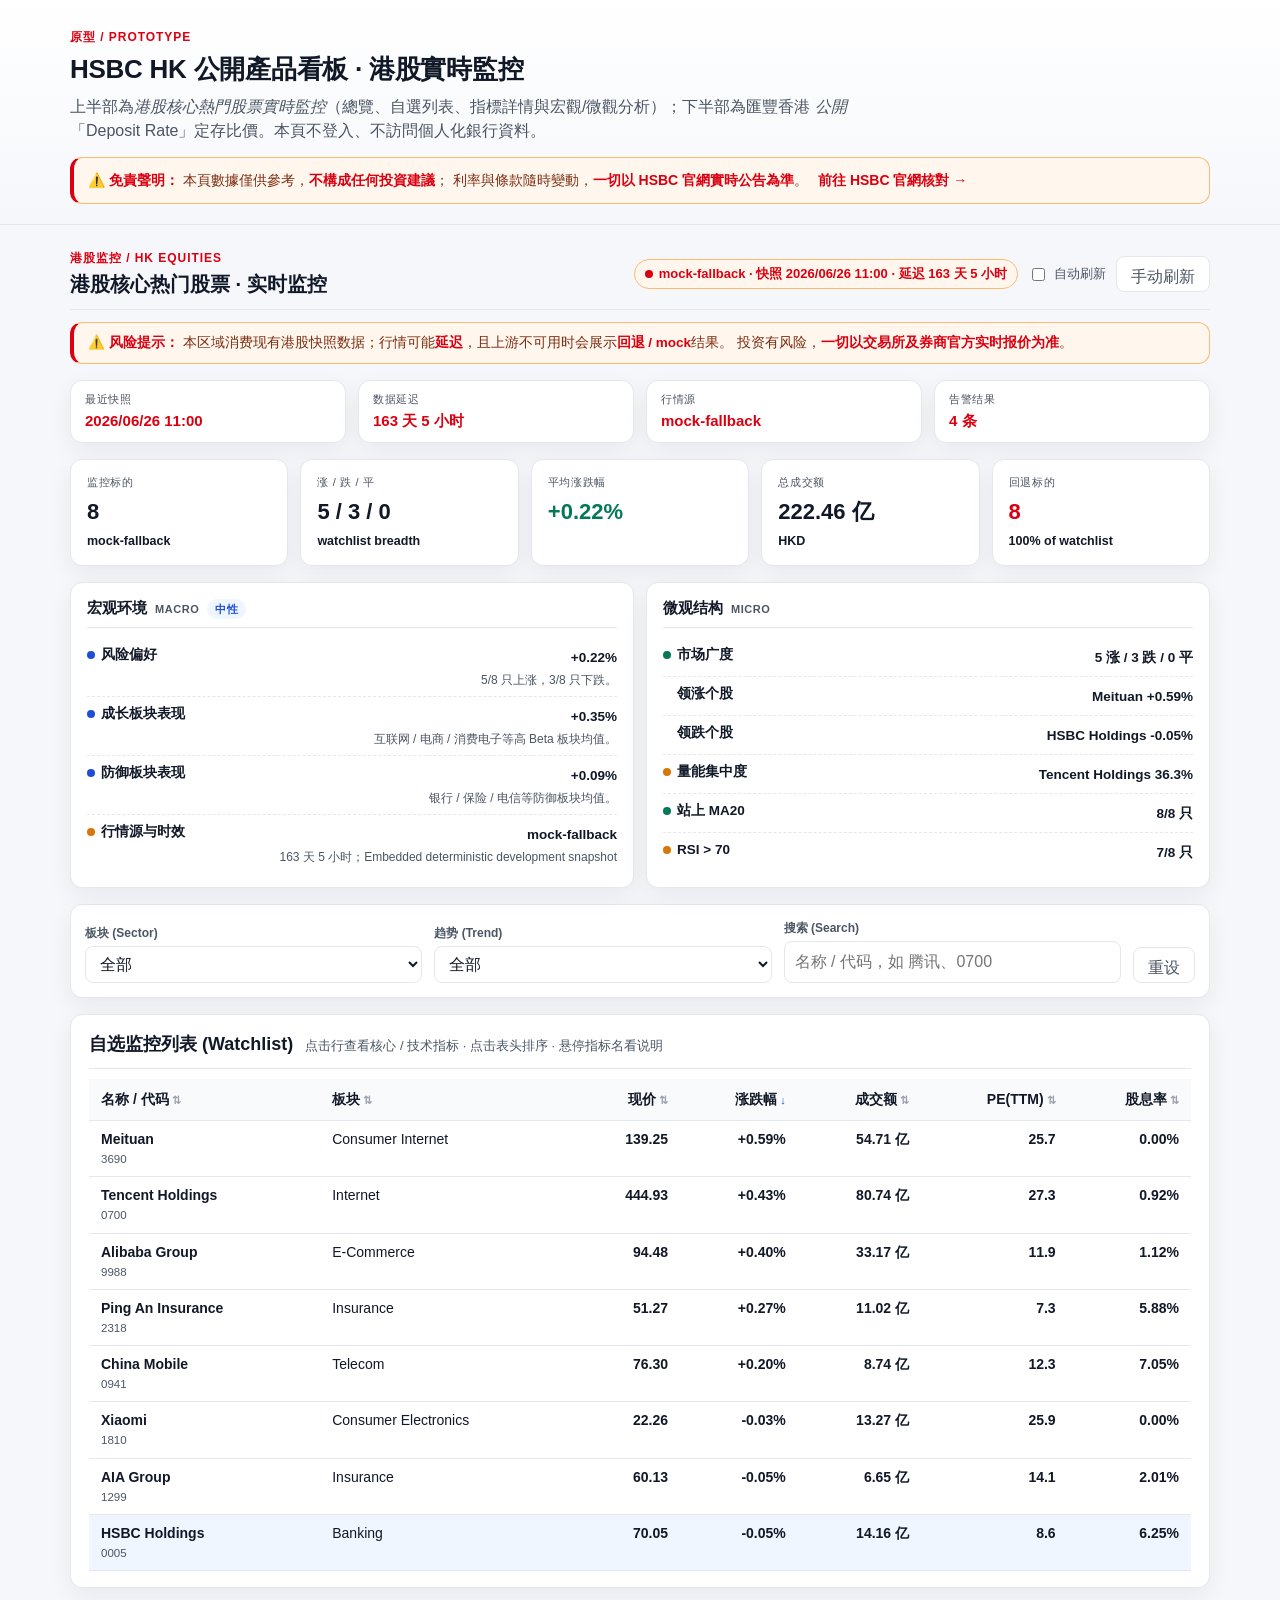
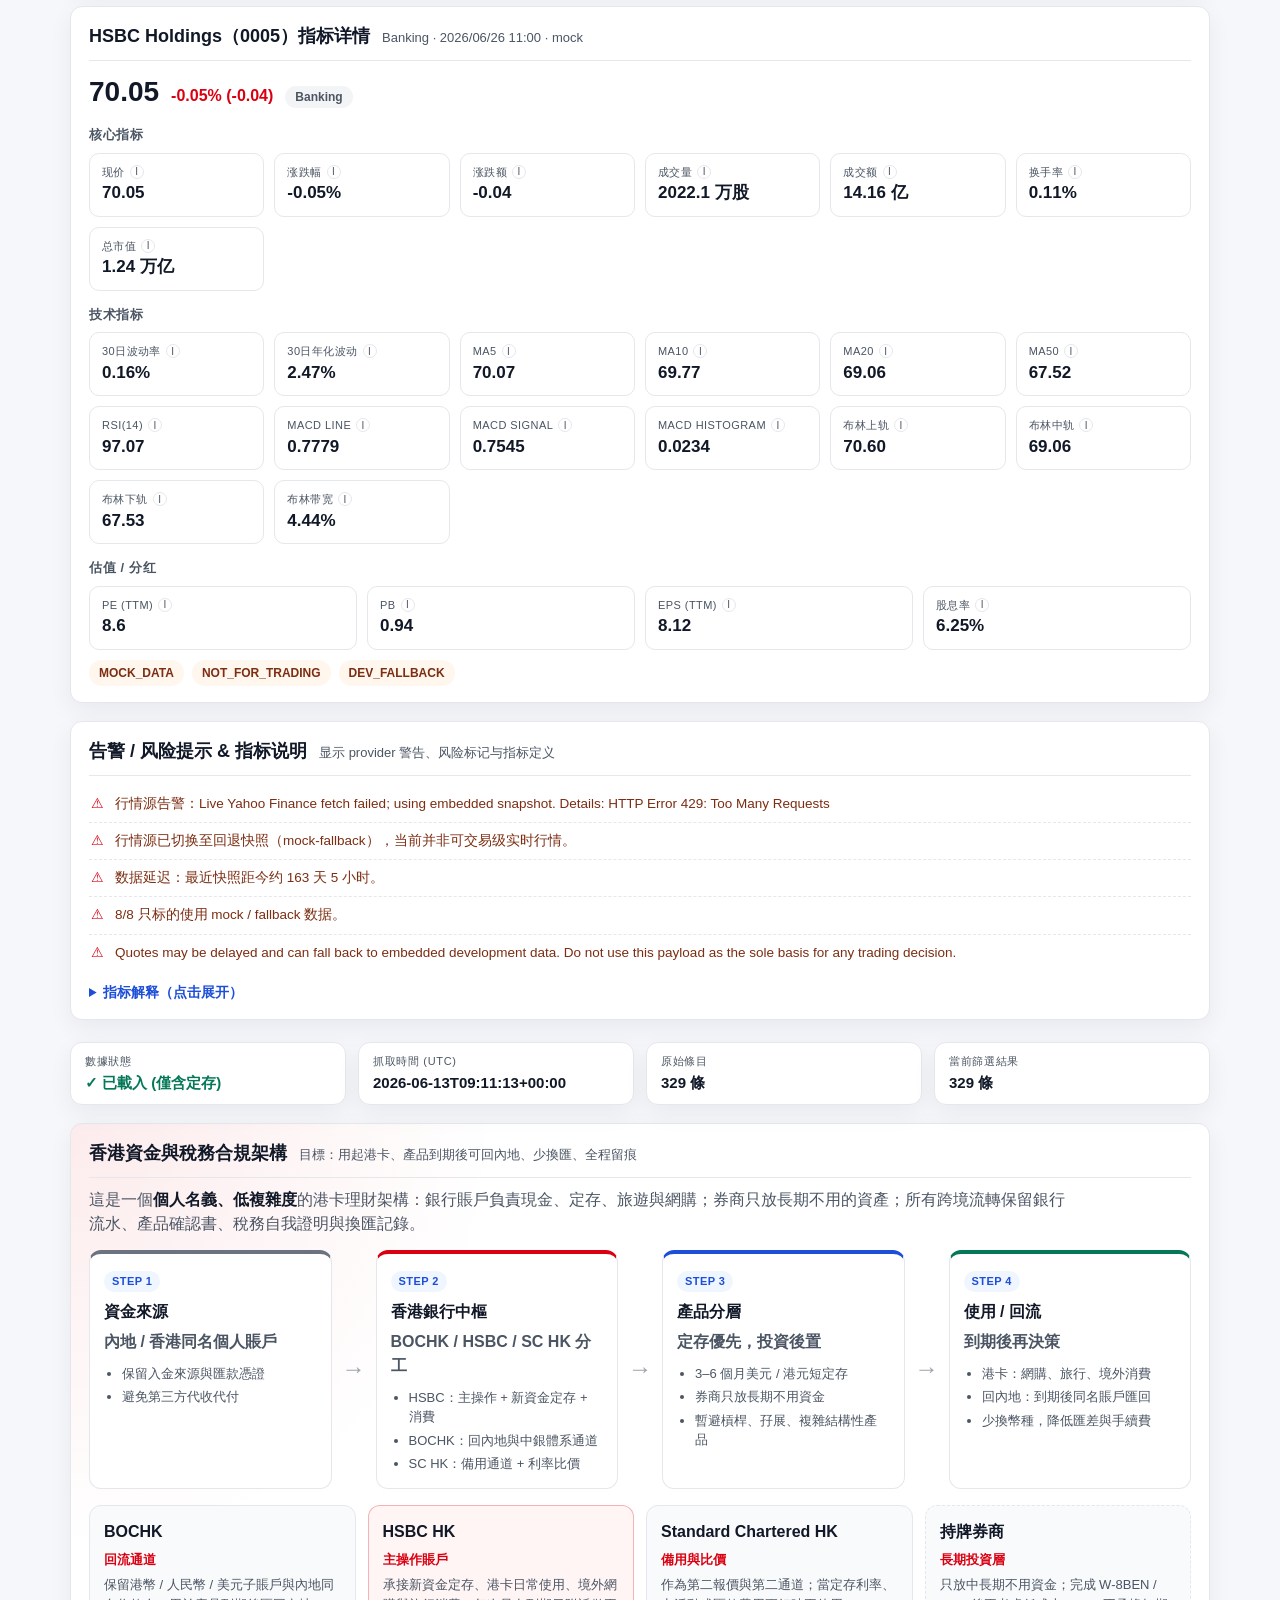
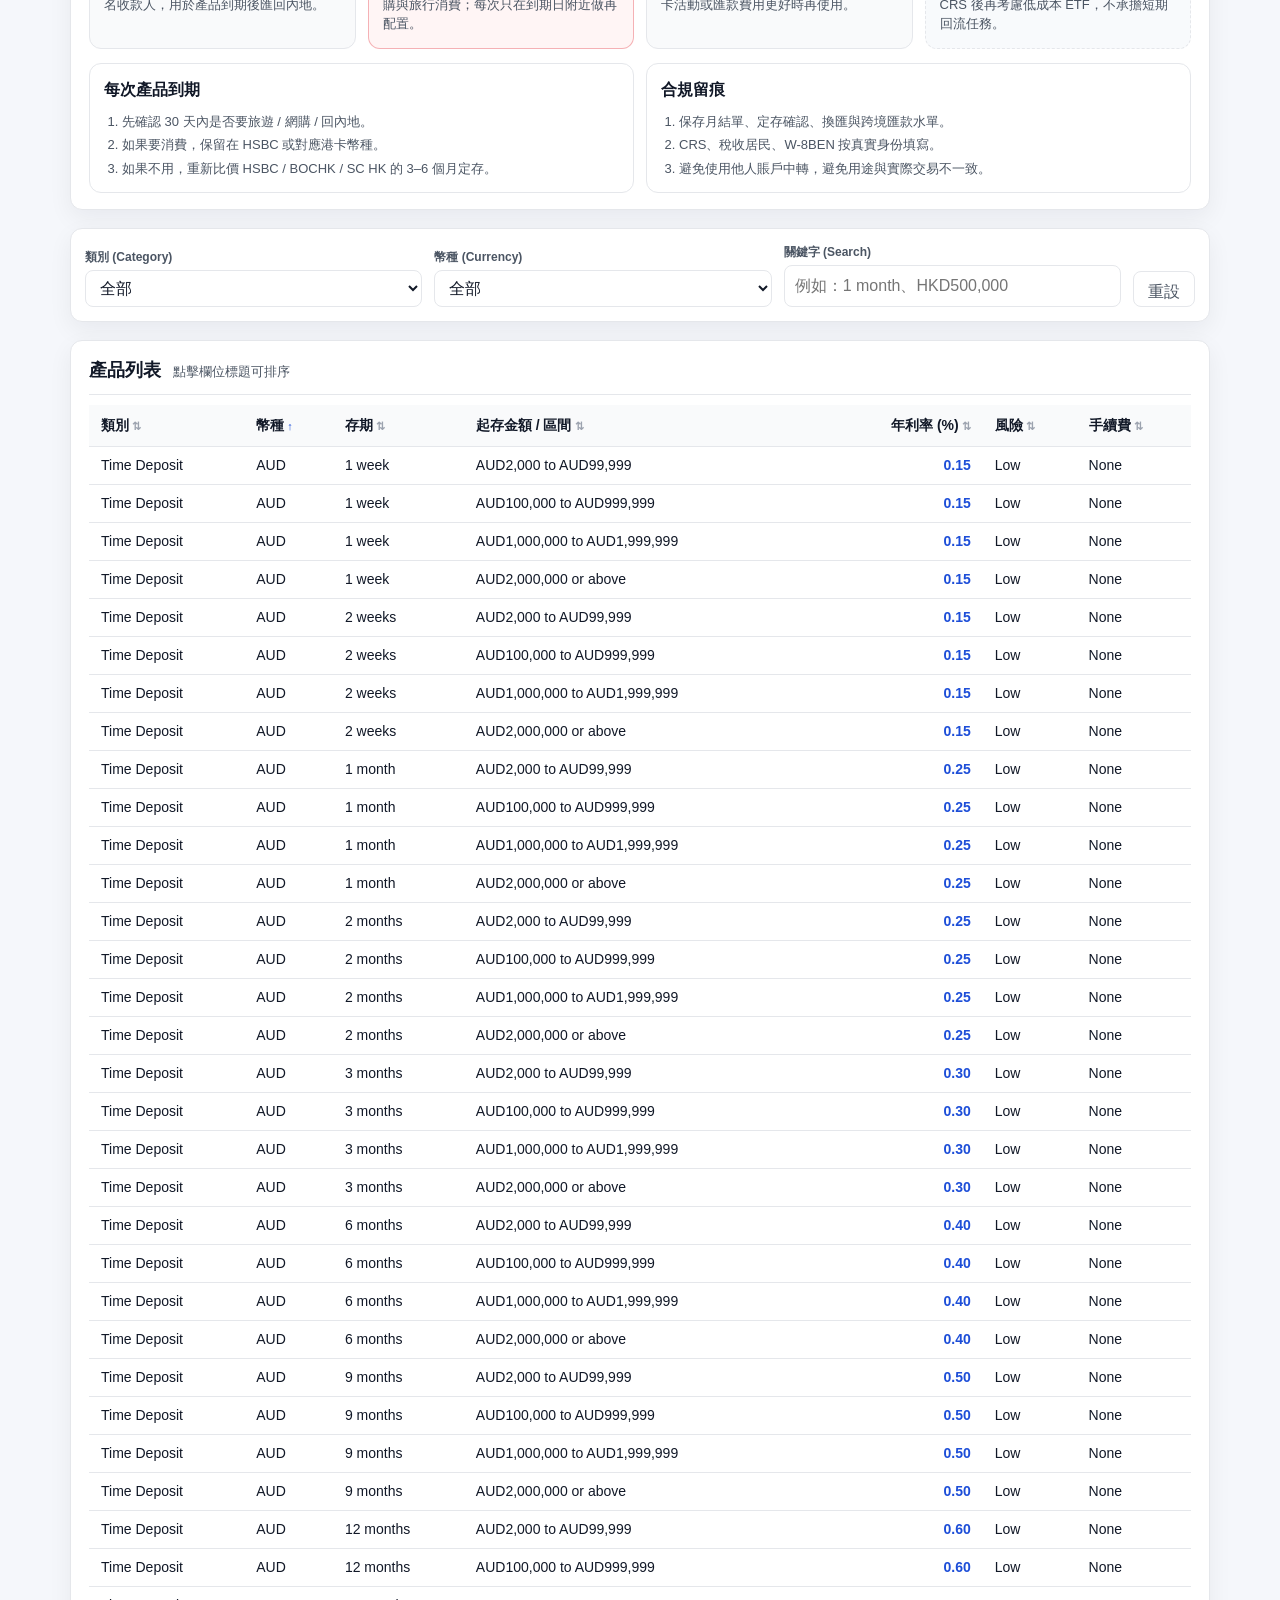
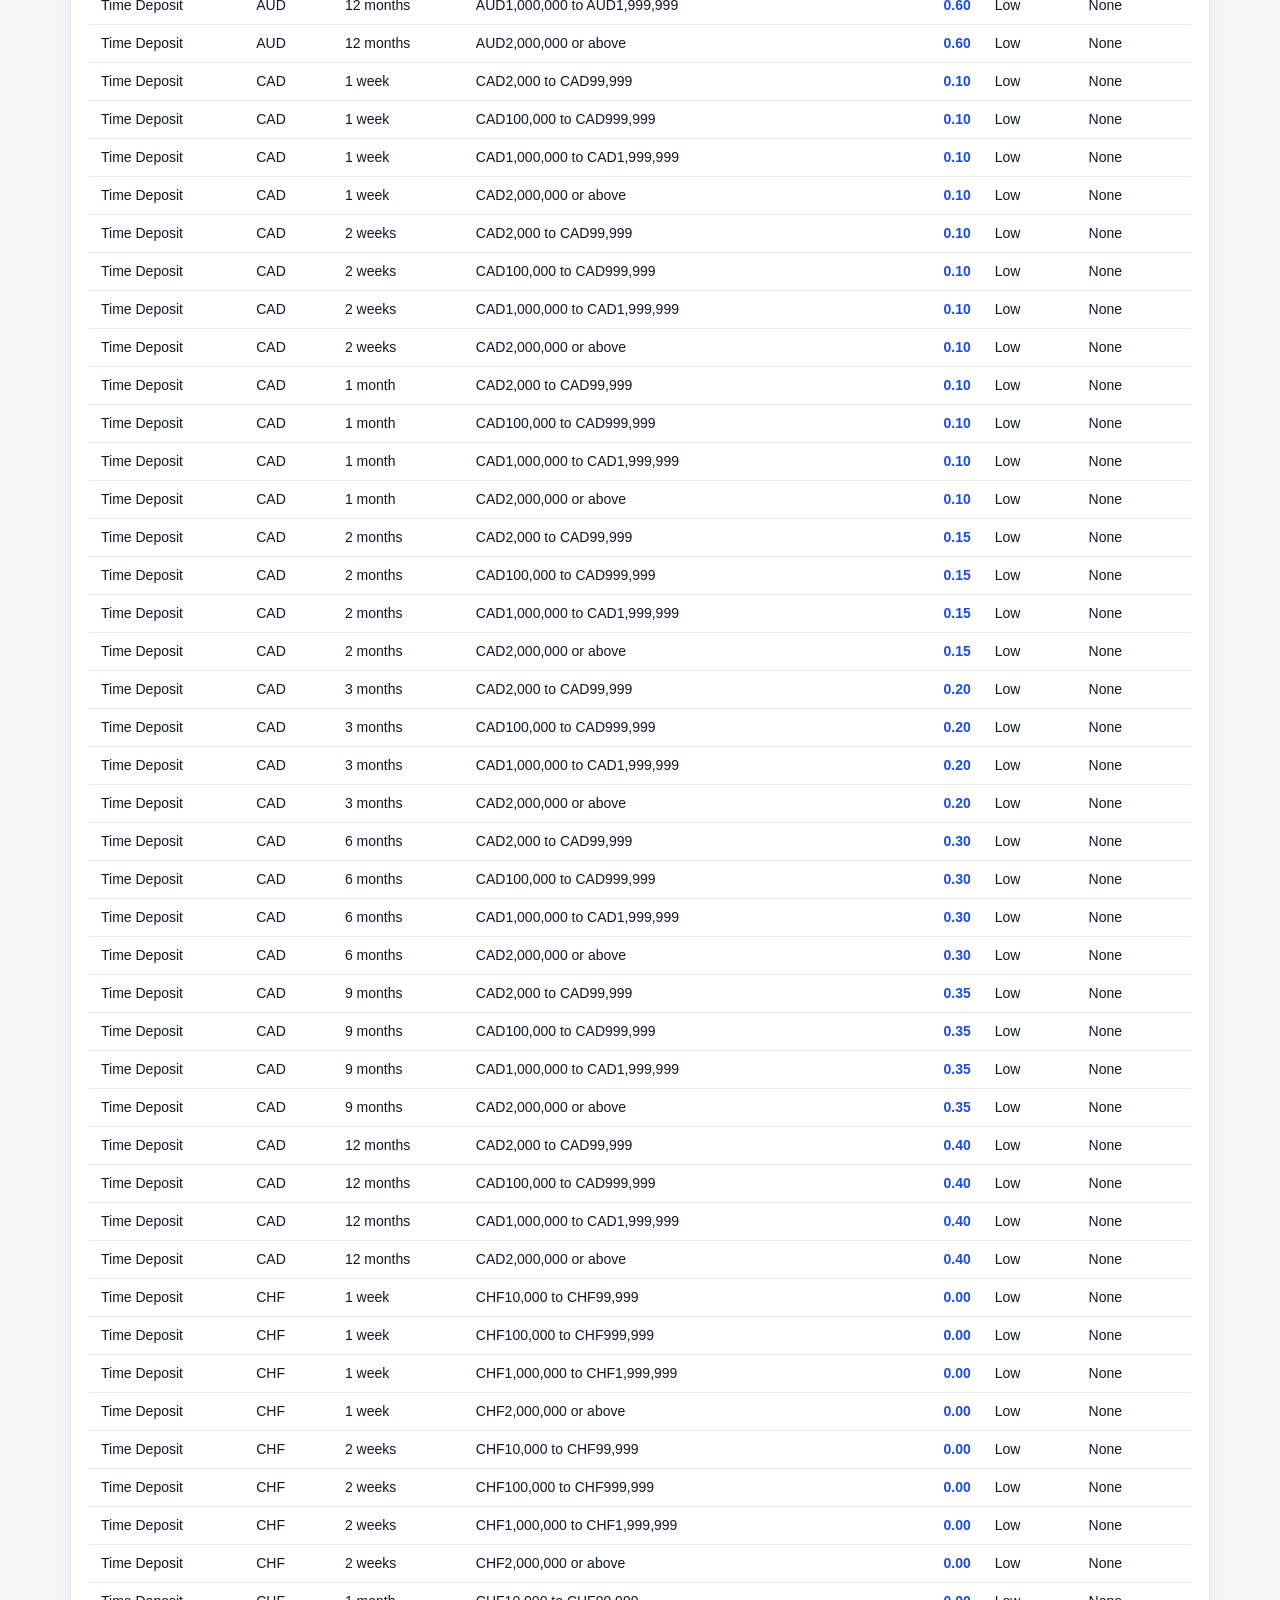
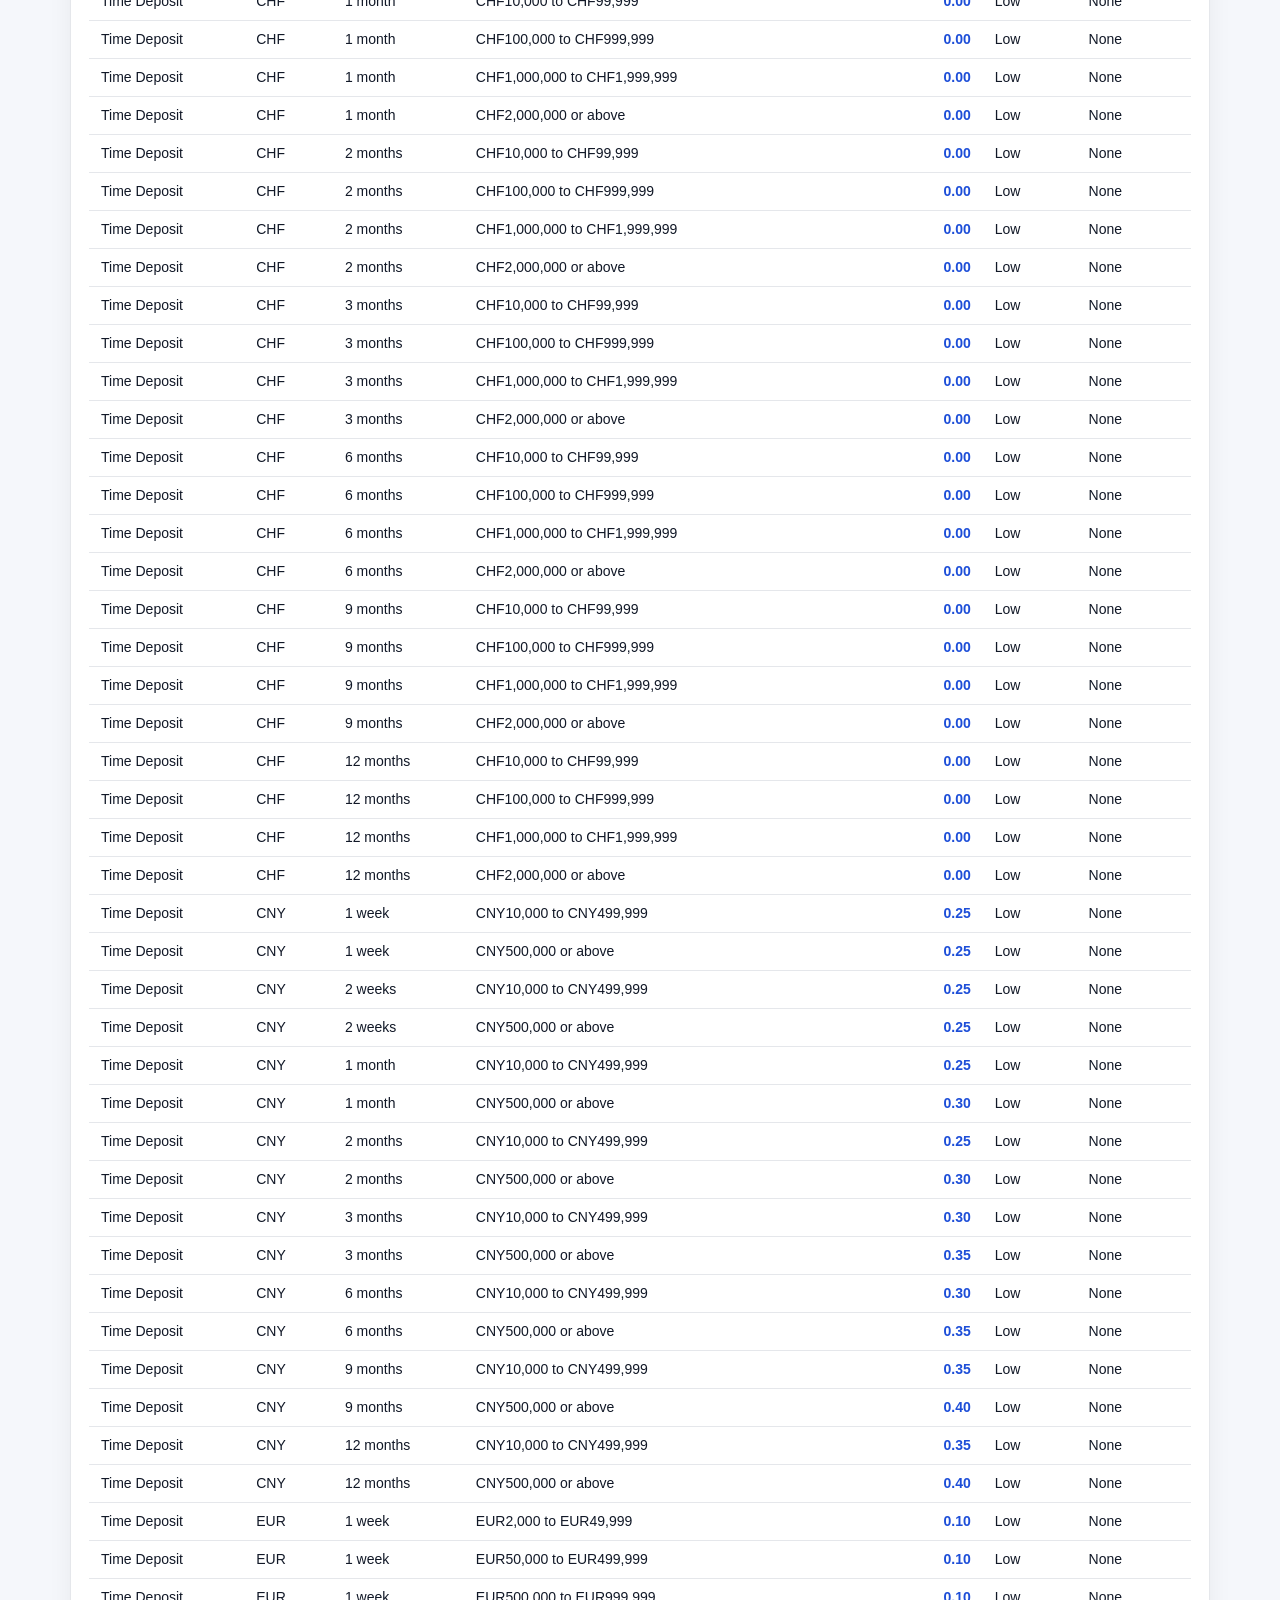
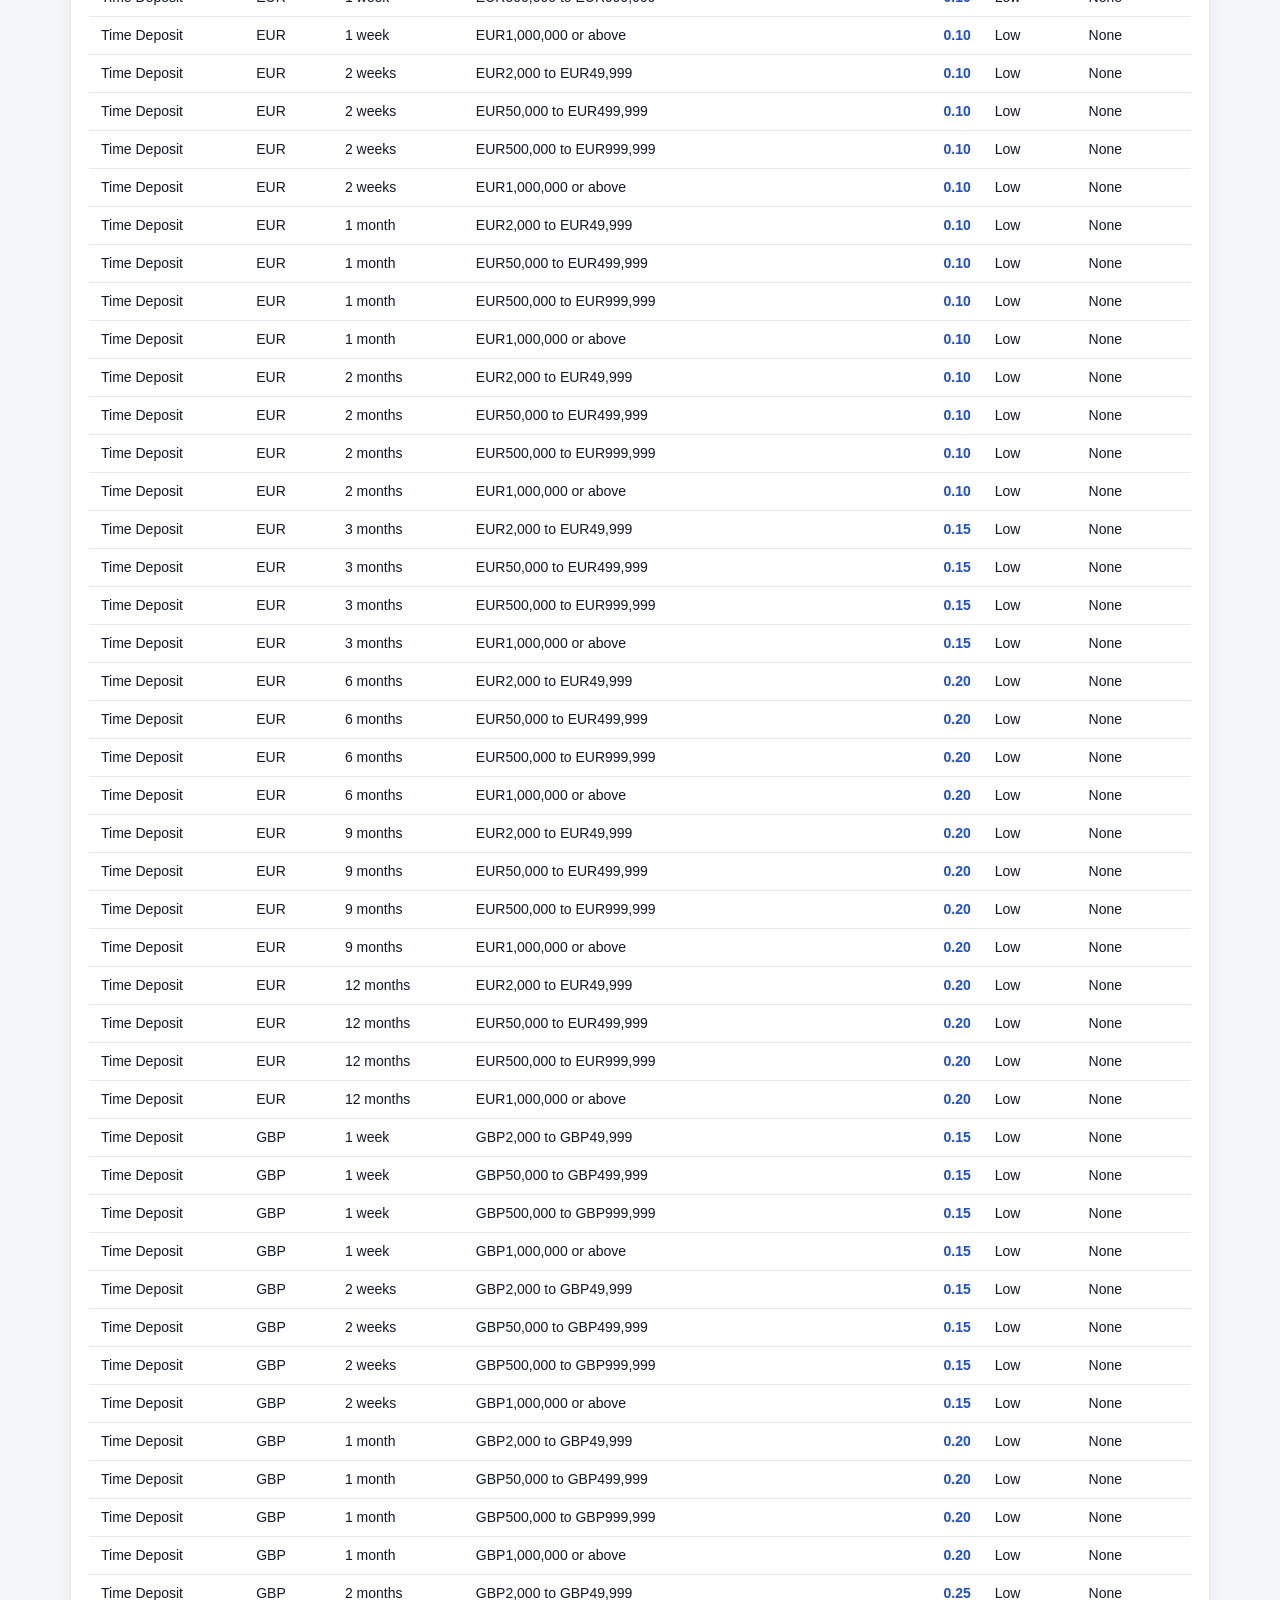
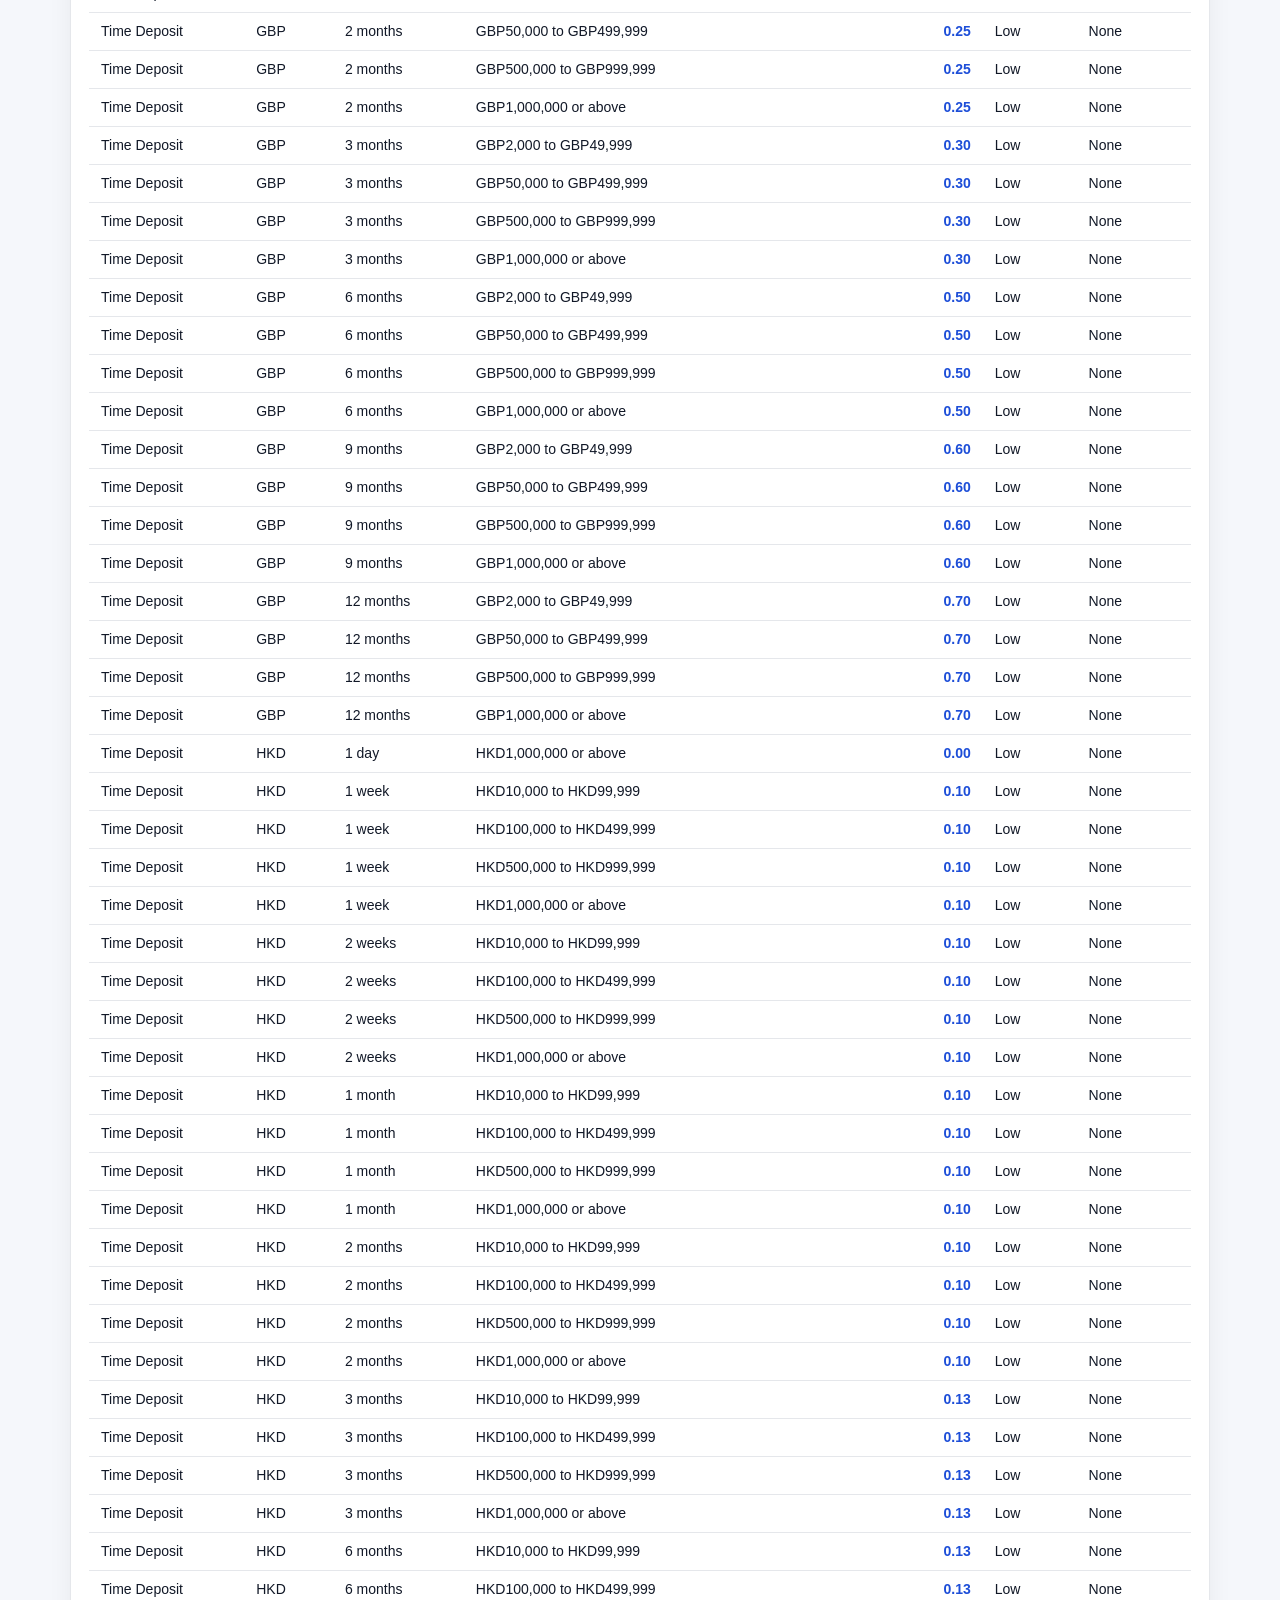
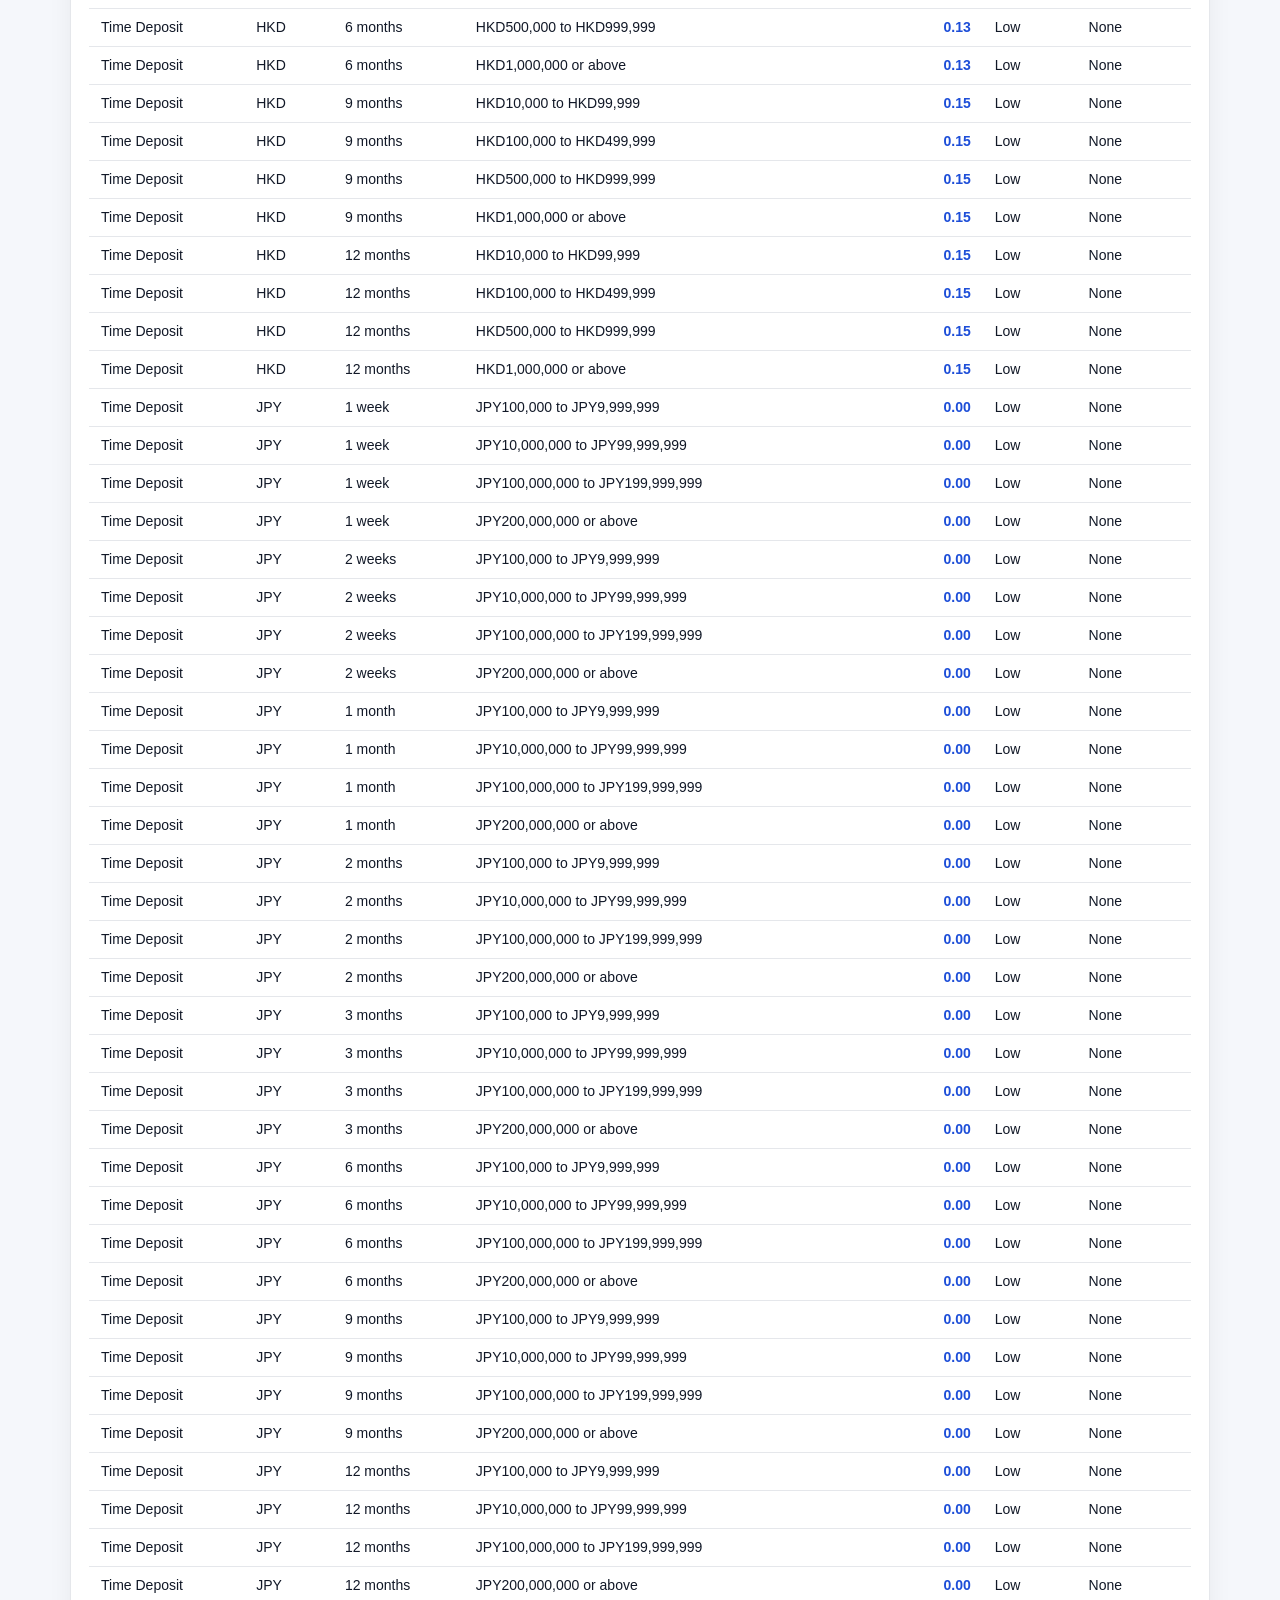
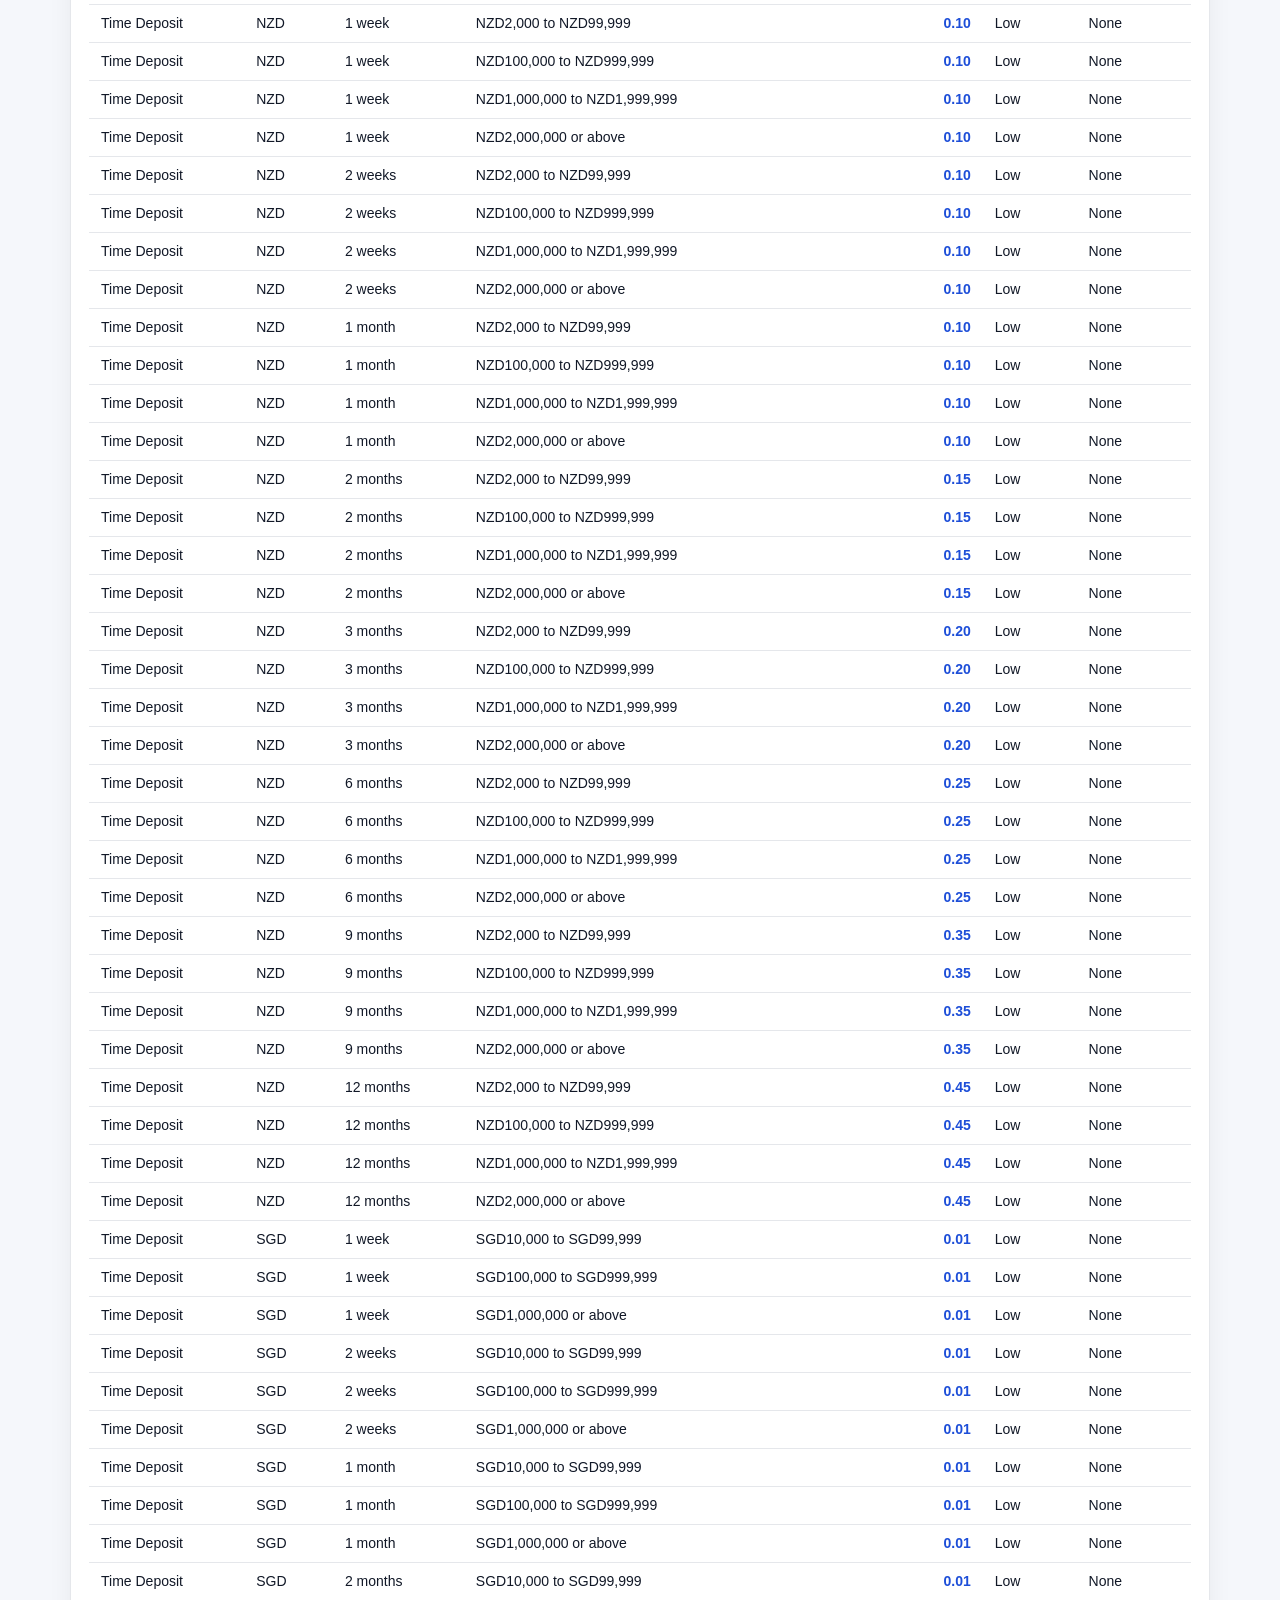
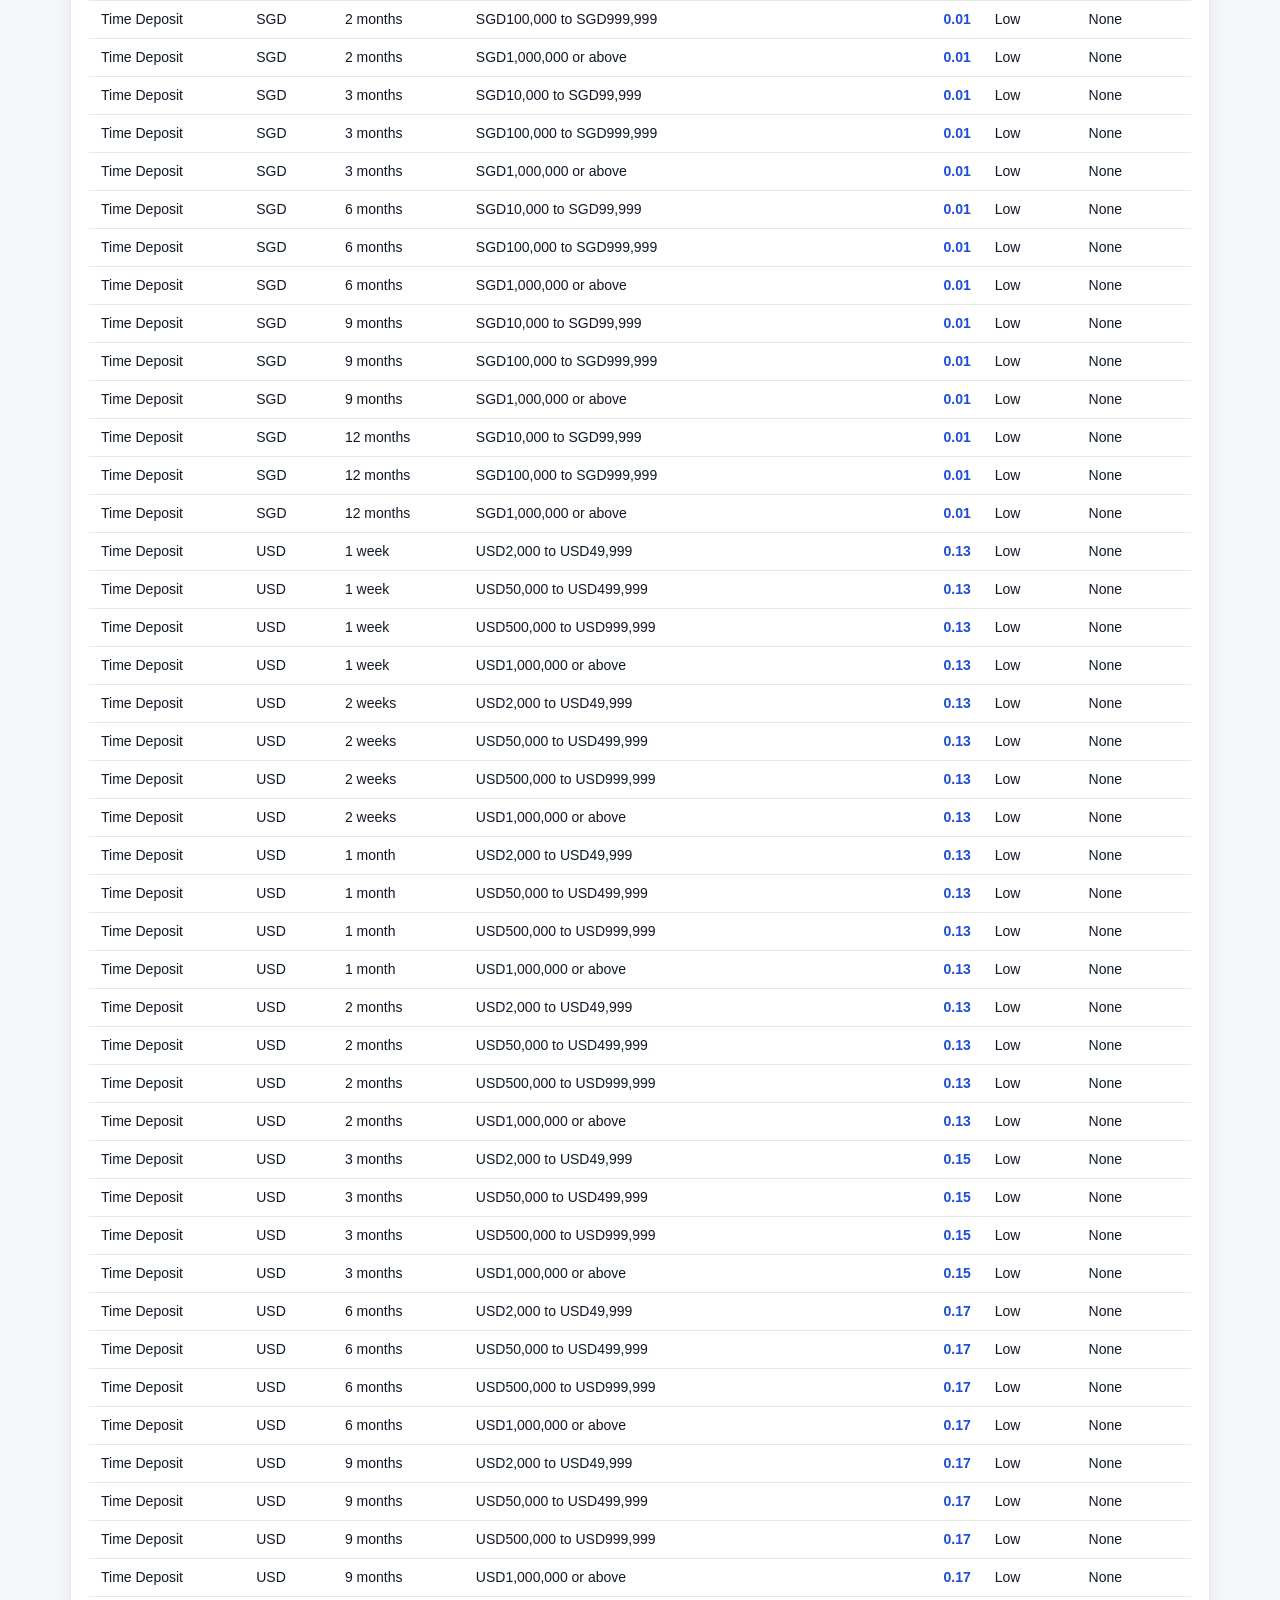
==== commit 1ff966c2: "Update HK stocks dashboard Co-authored-by: Copilot <223556219+Copilot@users.noreply.github.com>" ====
--- a/index.html
+++ b/index.html
@@ -35,8 +35,8 @@
 
     <main class="container">
       <!-- =====================================================================
-           HK Equities real-time monitoring (港股核心热门股票实时监控)
-           Reads data/hk_equities.json. Sample snapshot — not a live feed.
+           HK Equities monitoring (港股核心热门股票监控)
+           Reads data/hk_stocks.json generated by the existing provider snapshot.
            ===================================================================== -->
       <section class="equities" id="equities" aria-label="港股核心热门股票实时监控">
         <div class="panel-heading equities-heading">
@@ -49,7 +49,7 @@
               <span class="dot" id="eq-refresh-dot" aria-hidden="true"></span>
               <span id="eq-refresh-text">载入中…</span>
             </span>
-            <label class="auto-toggle" title="开启后按数据建议的间隔自动刷新（示例数据不会变化，仅演示刷新状态）">
+            <label class="auto-toggle" title="开启后按固定间隔重新拉取本地快照或 FastAPI 接口结果。">
               <input type="checkbox" id="eq-auto-refresh" />
               <span>自动刷新</span>
             </label>
@@ -59,17 +59,37 @@
 
         <div class="eq-disclaimer" role="note">
           <strong>⚠️ 风险提示：</strong>
-          本区域为<strong>示例快照</strong>，价格 / 估值 / 成交均为演示用途，<strong>非实时真实行情</strong>；
+          本区域消费现有港股快照数据；行情可能<strong>延迟</strong>，且上游不可用时会展示<strong>回退 / mock</strong>结果。
           投资有风险，<strong>一切以交易所及券商官方实时报价为准</strong>。
+        </div>
+
+        <div class="status-grid eq-status-grid" aria-label="港股数据状态">
+          <div class="status-cell">
+            <span class="status-label">最近快照</span>
+            <span class="status-value" id="eq-status-asof">—</span>
+          </div>
+          <div class="status-cell">
+            <span class="status-label">数据延迟</span>
+            <span class="status-value" id="eq-status-delay">—</span>
+          </div>
+          <div class="status-cell">
+            <span class="status-label">行情源</span>
+            <span class="status-value" id="eq-status-provider">—</span>
+          </div>
+          <div class="status-cell">
+            <span class="status-label">告警结果</span>
+            <span class="status-value" id="eq-status-alerts">—</span>
+          </div>
         </div>
 
         <!-- Overview cards -->
         <div class="overview-grid" id="eq-overview" aria-label="总览">
           <!-- JS fills these; static skeleton fallback below -->
-          <div class="overview-card skeleton"><span class="ov-label">恒生指数</span><span class="ov-value">—</span></div>
+          <div class="overview-card skeleton"><span class="ov-label">监控标的</span><span class="ov-value">—</span></div>
           <div class="overview-card skeleton"><span class="ov-label">涨 / 跌 / 平</span><span class="ov-value">—</span></div>
           <div class="overview-card skeleton"><span class="ov-label">平均涨跌幅</span><span class="ov-value">—</span></div>
           <div class="overview-card skeleton"><span class="ov-label">总成交额</span><span class="ov-value">—</span></div>
+          <div class="overview-card skeleton"><span class="ov-label">回退标的</span><span class="ov-value">—</span></div>
         </div>
 
         <!-- Macro / Micro analysis -->
@@ -111,7 +131,7 @@
         <div class="panel eq-table-panel">
           <div class="panel-heading">
             <h2>自选监控列表 (Watchlist)</h2>
-            <span class="hint">点击行查看指标详情 · 点击表头排序 · 悬停指标名看说明</span>
+            <span class="hint">点击行查看核心 / 技术指标 · 点击表头排序 · 悬停指标名看说明</span>
           </div>
           <div class="table-wrap">
             <table id="eq-table">
@@ -137,18 +157,18 @@
         <div class="panel eq-detail" id="eq-detail" aria-live="polite">
           <div class="panel-heading">
             <h2 id="eq-detail-title">指标详情</h2>
-            <span class="hint" id="eq-detail-hint">从上方列表选择一只股票查看完整指标</span>
+            <span class="hint" id="eq-detail-hint">从上方列表选择一只股票查看核心指标、技术指标与估值解释</span>
           </div>
           <div class="eq-detail-body" id="eq-detail-body">
-            <p class="muted">尚未选择股票。点击监控列表中的任意一行即可展开现价、当日区间、估值与基本面指标，并附带每个指标的解释。</p>
+            <p class="muted">尚未选择股票。点击监控列表中的任意一行即可展开现价、成交、波动率、均线、RSI、MACD、布林带与估值指标，并附带解释。</p>
           </div>
         </div>
 
         <!-- Risk notes -->
         <div class="panel eq-risk" id="eq-risk" aria-label="风险提示">
           <div class="panel-heading">
-            <h2>风险提示 &amp; 指标说明</h2>
-            <span class="hint">投资有风险，入市需谨慎</span>
+            <h2>告警 / 风险提示 &amp; 指标说明</h2>
+            <span class="hint">显示 provider 警告、风险标记与指标定义</span>
           </div>
           <ul class="risk-list" id="eq-risk-list">
             <li class="muted">载入中…</li>
@@ -369,7 +389,7 @@
           >
         </p>
         <p class="muted">
-          本頁不收集任何個人資訊，亦不向匯豐伺服器發起任何請求；表格內容由本地 <code>data/products.json</code> 載入。
+          本頁不收集任何個人資訊；定存與港股展示分别由本地 <code>data/products.json</code>、<code>data/hk_stocks.json</code>（或 FastAPI 的 <code>/api/hk-stocks</code>）載入。
         </p>
       </footer>
     </main>
--- a/assets/dashboard.css
+++ b/assets/dashboard.css
@@ -450,6 +450,7 @@
   margin: 12px 0 16px;
 }
 .eq-disclaimer strong { color: var(--accent); }
+.eq-status-grid { margin: 0 0 16px; }
 
 /* Overview cards */
 .overview-grid {
@@ -596,6 +597,14 @@
   grid-template-columns: repeat(auto-fit, minmax(150px, 1fr));
   gap: 10px;
 }
+.metric-section + .metric-section { margin-top: 14px; }
+.metric-section h4 {
+  margin: 0 0 8px;
+  font-size: 13px;
+  color: var(--ink-muted);
+  text-transform: uppercase;
+  letter-spacing: 0.05em;
+}
 .metric {
   border: 1px solid var(--line);
   border-radius: 10px;
@@ -640,6 +649,30 @@
   font-size: 12px; font-weight: 600;
   background: var(--flat-bg); color: var(--ink-muted);
   padding: 2px 10px; border-radius: 999px;
+}
+.flag-list {
+  display: flex;
+  flex-wrap: wrap;
+  gap: 8px;
+  margin: 10px 0 0;
+}
+.flag {
+  display: inline-flex;
+  align-items: center;
+  padding: 4px 10px;
+  border-radius: 999px;
+  font-size: 12px;
+  font-weight: 700;
+  background: var(--flat-bg);
+  color: var(--ink-muted);
+}
+.flag.warn {
+  background: var(--warn-bg);
+  color: var(--warn-ink);
+}
+.flag.ok {
+  background: var(--ok-bg);
+  color: var(--ok);
 }
 .detail-note { color: var(--ink-muted); font-size: 13.5px; margin: 12px 0 0; }
 .range-bar {
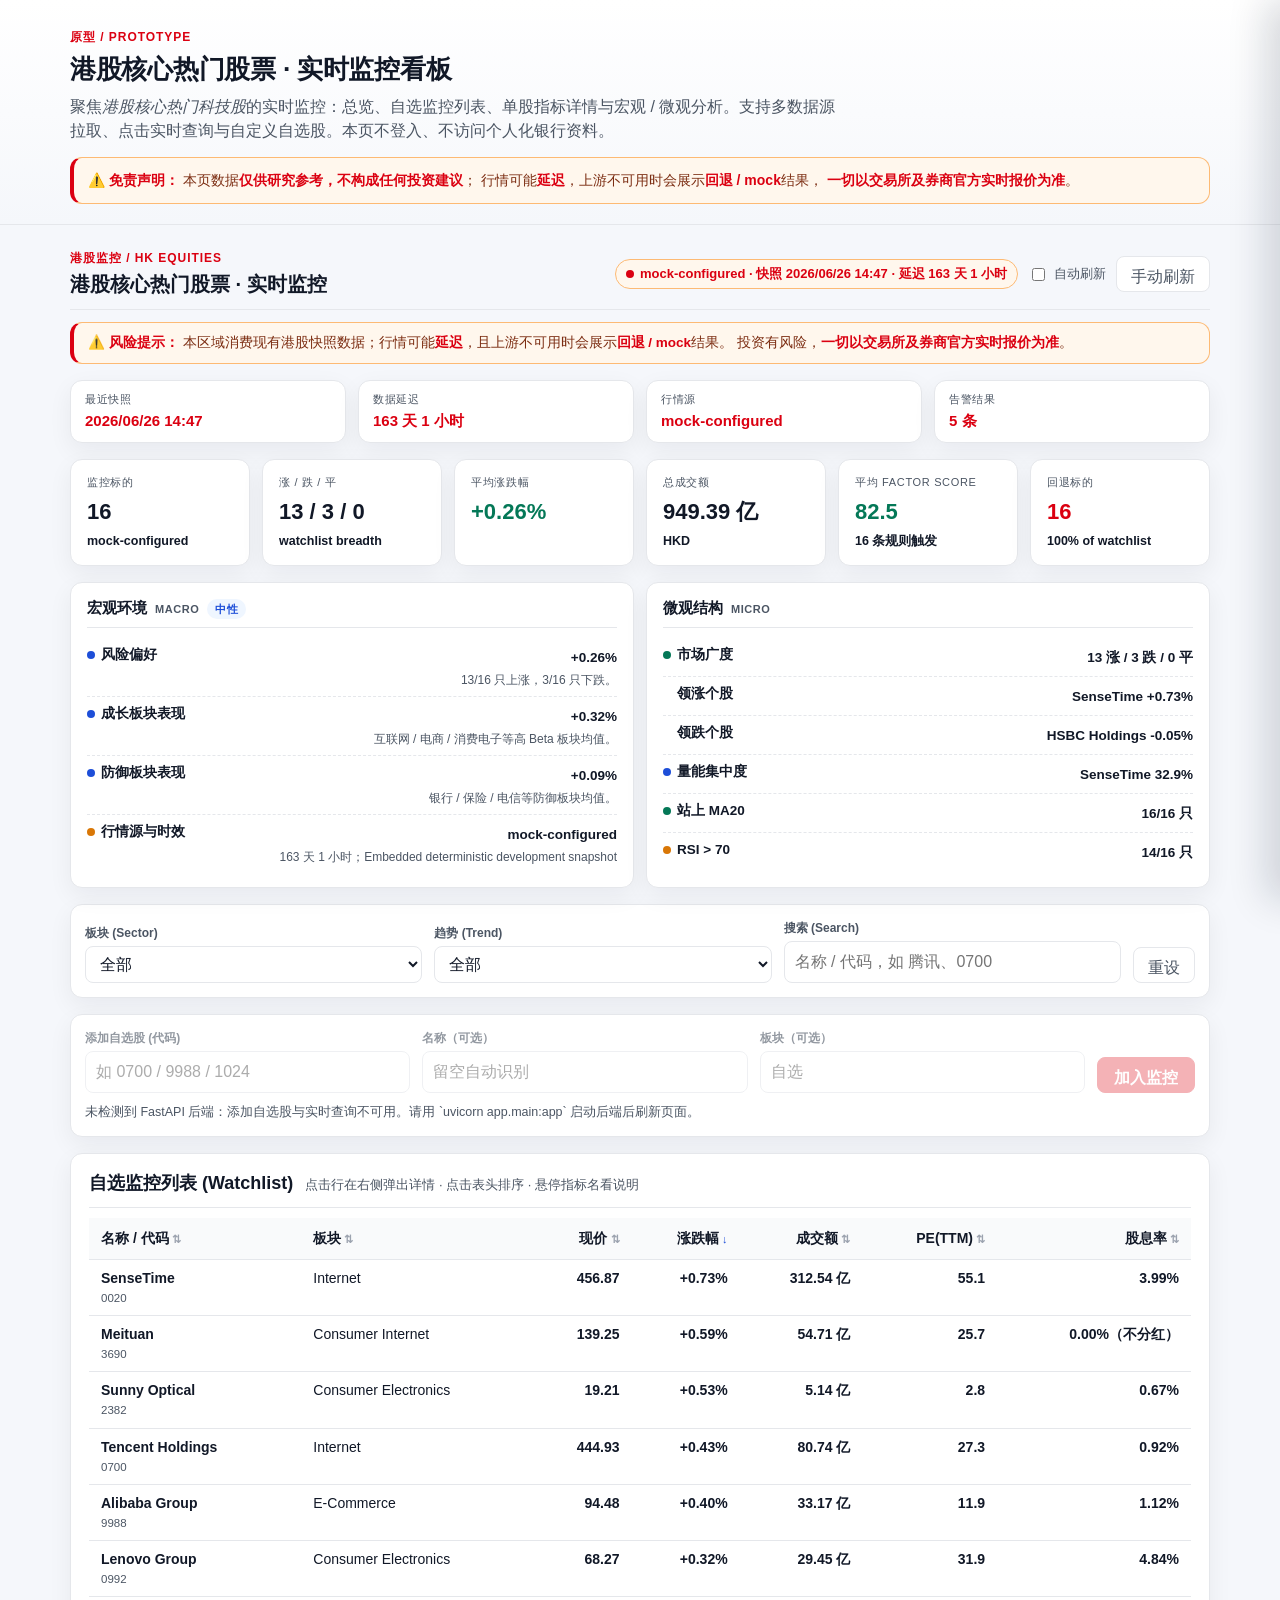
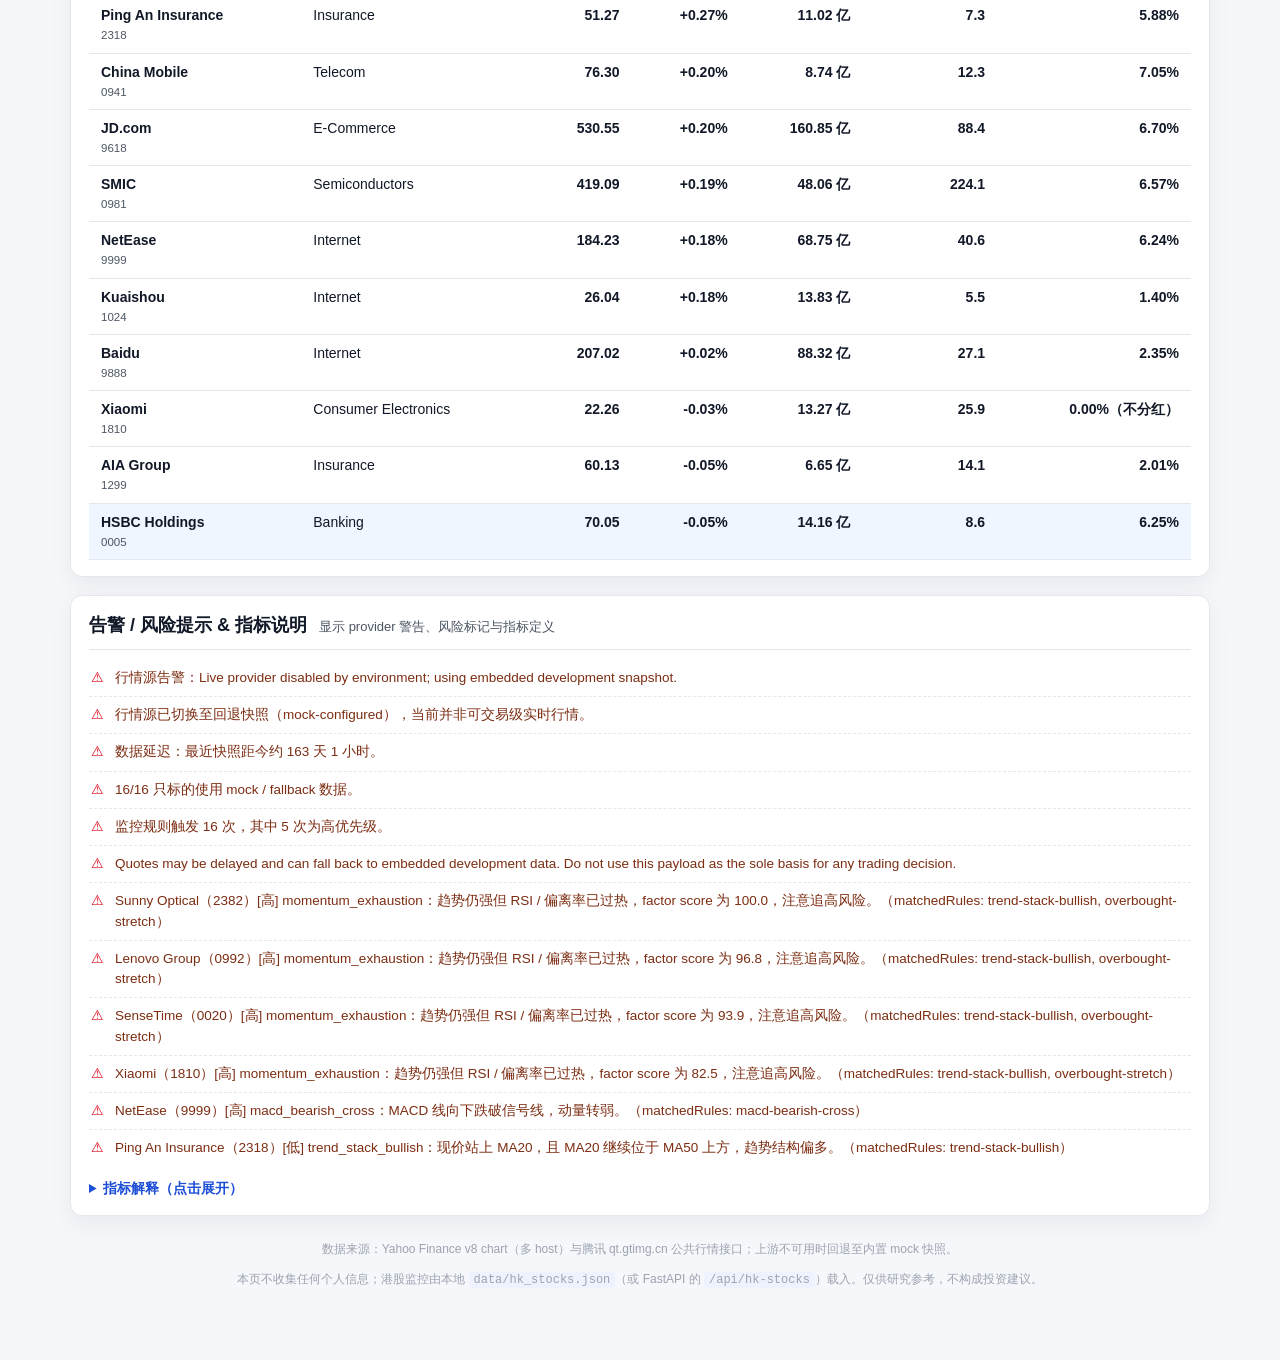
==== commit 8b06ec71: "Refocus dashboard on HK tech equities: live data, custom watchlist, intraday micro, sidebar detail -" ====
--- a/index.html
+++ b/index.html
@@ -1,12 +1,12 @@
 <!DOCTYPE html>
-<html lang="zh-Hant">
+<html lang="zh-Hans">
   <head>
     <meta charset="utf-8" />
     <meta name="viewport" content="width=device-width, initial-scale=1" />
-    <title>HSBC HK 公開產品看板 · 港股實時監控 (MVP)</title>
+    <title>港股核心热门股票 · 实时监控看板</title>
     <meta
       name="description"
-      content="HSBC HK 公開產品儀表板＋港股核心熱門股票實時監控 — 僅供研究用途，不構成投資建議。"
+      content="港股核心热门科技股实时监控 — 多数据源、技术指标与自选股，仅供研究用途，不构成投资建议。"
     />
     <link rel="stylesheet" href="assets/dashboard.css" />
   </head>
@@ -14,21 +14,15 @@
     <header class="site-header">
       <div class="container">
         <p class="eyebrow">原型 / Prototype</p>
-        <h1>HSBC HK 公開產品看板 · 港股實時監控</h1>
+        <h1>港股核心热门股票 · 实时监控看板</h1>
         <p class="lede">
-          上半部為<em>港股核心熱門股票實時監控</em>（總覽、自選列表、指標詳情與宏觀/微觀分析）；下半部為匯豐香港 <em>公開</em>「Deposit Rate」定存比價。本頁不登入、不訪問個人化銀行資料。
+          聚焦<em>港股核心热门科技股</em>的实时监控：总览、自选监控列表、单股指标详情与宏观 / 微观分析。支持多数据源拉取、点击实时查询与自定义自选股。本页不登入、不访问个人化银行资料。
         </p>
-        <div class="disclaimer" role="note" aria-label="重要免責聲明">
-          <strong>⚠️ 免責聲明：</strong>
-          本頁數據僅供參考，<strong>不構成任何投資建議</strong>；
-          利率與條款隨時變動，<strong>一切以 HSBC 官網實時公告為準</strong>。
-          <a
-            class="external"
-            href="https://www.hsbc.com.hk/investments/market-information/hk/deposit-rate/"
-            target="_blank"
-            rel="noopener noreferrer"
-            >前往 HSBC 官網核對 →</a
-          >
+        <div class="disclaimer" role="note" aria-label="重要免责声明">
+          <strong>⚠️ 免责声明：</strong>
+          本页数据<strong>仅供研究参考，不构成任何投资建议</strong>；
+          行情可能<strong>延迟</strong>，上游不可用时会展示<strong>回退 / mock</strong>结果，
+          <strong>一切以交易所及券商官方实时报价为准</strong>。
         </div>
       </div>
     </header>
@@ -128,10 +122,29 @@
           <button id="eq-filter-reset" type="button" class="btn-ghost">重设</button>
         </div>
 
+        <div class="eq-addbar">
+          <form class="eq-add-form" id="eq-add-form" autocomplete="off">
+            <label class="filter-field">
+              <span>添加自选股 (代码)</span>
+              <input id="eq-add-symbol" type="text" inputmode="numeric" placeholder="如 0700 / 9988 / 1024" />
+            </label>
+            <label class="filter-field">
+              <span>名称（可选）</span>
+              <input id="eq-add-name" type="text" placeholder="留空自动识别" />
+            </label>
+            <label class="filter-field">
+              <span>板块（可选）</span>
+              <input id="eq-add-sector" type="text" placeholder="自选" />
+            </label>
+            <button type="submit" class="btn-primary" id="eq-add-submit">加入监控</button>
+          </form>
+          <p class="eq-add-hint" id="eq-add-hint">自选股保存在服务器端 <code>data/watchlist.json</code>（所有访客共享），添加后会直接出现在监控列表；此功能需运行 FastAPI 后端。</p>
+        </div>
+
         <div class="panel eq-table-panel">
           <div class="panel-heading">
             <h2>自选监控列表 (Watchlist)</h2>
-            <span class="hint">点击行查看核心 / 技术指标 · 点击表头排序 · 悬停指标名看说明</span>
+            <span class="hint">点击行在右侧弹出详情 · 点击表头排序 · 悬停指标名看说明</span>
           </div>
           <div class="table-wrap">
             <table id="eq-table">
@@ -153,16 +166,28 @@
           </div>
         </div>
 
-        <!-- Metric detail drawer for the selected stock -->
-        <div class="panel eq-detail" id="eq-detail" aria-live="polite">
-          <div class="panel-heading">
-            <h2 id="eq-detail-title">指标详情</h2>
-            <span class="hint" id="eq-detail-hint">从上方列表选择一只股票查看核心指标、技术指标与估值解释</span>
+        <!-- Metric detail sidebar (off-canvas) for the selected stock -->
+        <aside
+          class="eq-detail eq-drawer"
+          id="eq-detail"
+          aria-live="polite"
+          aria-label="个股指标详情"
+          role="dialog"
+        >
+          <div class="eq-drawer-head">
+            <div class="eq-drawer-titles">
+              <h2 id="eq-detail-title">指标详情</h2>
+              <span class="hint" id="eq-detail-hint">从上方列表选择一只股票查看核心指标、技术指标与估值解释</span>
+            </div>
+            <div class="eq-drawer-actions">
+              <button type="button" class="btn-ghost eq-rt-btn" id="eq-detail-refresh" disabled>实时查询此股</button>
+              <button type="button" class="eq-drawer-close" id="eq-detail-close" aria-label="关闭详情">×</button>
+            </div>
           </div>
           <div class="eq-detail-body" id="eq-detail-body">
-            <p class="muted">尚未选择股票。点击监控列表中的任意一行即可展开现价、成交、波动率、均线、RSI、MACD、布林带与估值指标，并附带解释。</p>
-          </div>
-        </div>
+            <p class="muted">尚未选择股票。点击监控列表中的任意一行即可在右侧弹出现价、成交、盘口、波动率、均线、RSI、MACD、布林带与估值指标。</p>
+          </div>
+        </aside>
 
         <!-- Risk notes -->
         <div class="panel eq-risk" id="eq-risk" aria-label="风险提示">
@@ -180,221 +205,16 @@
         </div>
       </section>
 
-      <section class="data-status" aria-live="polite">
-        <div class="status-grid" id="status-grid">
-          <div class="status-cell">
-            <span class="status-label">數據狀態</span>
-            <span class="status-value" id="status-load">載入中…</span>
-          </div>
-          <div class="status-cell">
-            <span class="status-label">抓取時間 (UTC)</span>
-            <span class="status-value" id="status-fetched">—</span>
-          </div>
-          <div class="status-cell">
-            <span class="status-label">原始條目</span>
-            <span class="status-value" id="status-total">—</span>
-          </div>
-          <div class="status-cell">
-            <span class="status-label">當前篩選結果</span>
-            <span class="status-value" id="status-filtered">—</span>
-          </div>
-        </div>
-      </section>
-
-      <section class="panel architecture-panel" aria-label="香港資金與稅務合規架構">
-        <div class="panel-heading">
-          <h2>香港資金與稅務合規架構</h2>
-          <span class="hint">目標：用起港卡、產品到期後可回內地、少換匯、全程留痕</span>
-        </div>
-
-        <p class="architecture-summary">
-          這是一個<strong>個人名義、低複雜度</strong>的港卡理財架構：銀行賬戶負責現金、定存、旅遊與網購；券商只放長期不用的資產；所有跨境流轉保留銀行流水、產品確認書、稅務自我證明與換匯記錄。
-        </p>
-
-        <div class="flow-diagram" role="list" aria-label="資金流向圖">
-          <article class="flow-node source" role="listitem">
-            <span class="flow-kicker">Step 1</span>
-            <h3>資金來源</h3>
-            <p>內地 / 香港同名個人賬戶</p>
-            <ul>
-              <li>保留入金來源與匯款憑證</li>
-              <li>避免第三方代收代付</li>
-            </ul>
-          </article>
-          <div class="flow-arrow" aria-hidden="true">→</div>
-          <article class="flow-node hub" role="listitem">
-            <span class="flow-kicker">Step 2</span>
-            <h3>香港銀行中樞</h3>
-            <p>BOCHK / HSBC / SC HK 分工</p>
-            <ul>
-              <li>HSBC：主操作 + 新資金定存 + 消費</li>
-              <li>BOCHK：回內地與中銀體系通道</li>
-              <li>SC HK：備用通道 + 利率比價</li>
-            </ul>
-          </article>
-          <div class="flow-arrow" aria-hidden="true">→</div>
-          <article class="flow-node product" role="listitem">
-            <span class="flow-kicker">Step 3</span>
-            <h3>產品分層</h3>
-            <p>定存優先，投資後置</p>
-            <ul>
-              <li>3–6 個月美元 / 港元短定存</li>
-              <li>券商只放長期不用資金</li>
-              <li>暫避槓桿、孖展、複雜結構性產品</li>
-            </ul>
-          </article>
-          <div class="flow-arrow" aria-hidden="true">→</div>
-          <article class="flow-node output" role="listitem">
-            <span class="flow-kicker">Step 4</span>
-            <h3>使用 / 回流</h3>
-            <p>到期後再決策</p>
-            <ul>
-              <li>港卡：網購、旅行、境外消費</li>
-              <li>回內地：到期後同名賬戶匯回</li>
-              <li>少換幣種，降低匯差與手續費</li>
-            </ul>
-          </article>
-        </div>
-
-        <div class="account-grid" aria-label="賬戶角色分工">
-          <article class="account-card">
-            <h3>BOCHK</h3>
-            <p class="role">回流通道</p>
-            <p>保留港幣 / 人民幣 / 美元子賬戶與內地同名收款人，用於產品到期後匯回內地。</p>
-          </article>
-          <article class="account-card primary">
-            <h3>HSBC HK</h3>
-            <p class="role">主操作賬戶</p>
-            <p>承接新資金定存、港卡日常使用、境外網購與旅行消費；每次只在到期日附近做再配置。</p>
-          </article>
-          <article class="account-card">
-            <h3>Standard Chartered HK</h3>
-            <p class="role">備用與比價</p>
-            <p>作為第二報價與第二通道；當定存利率、卡活動或匯款費用更好時再使用。</p>
-          </article>
-          <article class="account-card broker">
-            <h3>持牌券商</h3>
-            <p class="role">長期投資層</p>
-            <p>只放中長期不用資金；完成 W-8BEN / CRS 後再考慮低成本 ETF，不承擔短期回流任務。</p>
-          </article>
-        </div>
-
-        <div class="decision-grid" aria-label="操作規則">
-          <div>
-            <h3>每次產品到期</h3>
-            <ol>
-              <li>先確認 30 天內是否要旅遊 / 網購 / 回內地。</li>
-              <li>如果要消費，保留在 HSBC 或對應港卡幣種。</li>
-              <li>如果不用，重新比價 HSBC / BOCHK / SC HK 的 3–6 個月定存。</li>
-            </ol>
-          </div>
-          <div>
-            <h3>合規留痕</h3>
-            <ol>
-              <li>保存月結單、定存確認、換匯與跨境匯款水單。</li>
-              <li>CRS、稅收居民、W-8BEN 按真實身份填寫。</li>
-              <li>避免使用他人賬戶中轉，避免用途與實際交易不一致。</li>
-            </ol>
-          </div>
-        </div>
-      </section>
-
-      <section class="filters" aria-label="篩選">
-        <div class="filter-row">
-          <label class="filter-field">
-            <span>類別 (Category)</span>
-            <select id="filter-category">
-              <option value="__ALL__">全部</option>
-            </select>
-          </label>
-          <label class="filter-field">
-            <span>幣種 (Currency)</span>
-            <select id="filter-currency">
-              <option value="__ALL__">全部</option>
-            </select>
-          </label>
-          <label class="filter-field">
-            <span>關鍵字 (Search)</span>
-            <input
-              id="filter-search"
-              type="search"
-              placeholder="例如：1 month、HKD500,000"
-              autocomplete="off"
-            />
-          </label>
-          <button id="filter-reset" type="button" class="btn-ghost">重設</button>
-        </div>
-      </section>
-
-      <section class="panel" aria-label="產品列表">
-        <div class="panel-heading">
-          <h2>產品列表</h2>
-          <span class="hint">點擊欄位標題可排序</span>
-        </div>
-        <div class="table-wrap">
-          <table id="products-table">
-            <thead>
-              <tr>
-                <th data-sort="category">類別</th>
-                <th data-sort="currency">幣種</th>
-                <th data-sort="tenor">存期</th>
-                <th data-sort="balance_band">起存金額 / 區間</th>
-                <th data-sort="rate" class="num">年利率 (%)</th>
-                <th data-sort="risk_level">風險</th>
-                <th data-sort="fee">手續費</th>
-              </tr>
-            </thead>
-            <tbody id="products-body">
-              <tr>
-                <td colspan="7" class="empty">載入數據中…</td>
-              </tr>
-            </tbody>
-          </table>
-        </div>
-      </section>
-
-      <section class="panel" aria-label="未抓取類別">
-        <div class="panel-heading">
-          <h2>其他類別 — 暫無數據</h2>
-          <span class="hint">本 MVP 僅抓取定存；以下類別本次發布不在範圍內</span>
-        </div>
-        <ul class="missing-list" id="missing-categories">
-          <!-- 由 JS 動態生成；保留無 JS 版本的 fallback： -->
-          <li>
-            <strong>基金 / 理財 (Funds &amp; Wealth Management)</strong>
-            <span class="badge nodata">暫無數據</span>
-            <p>原因：HSBC 基金頁面為動態渲染且需登入後才顯示完整列表，本 MVP 不抓取。</p>
-          </li>
-          <li>
-            <strong>結構性產品 / 債券 (Structured Products &amp; Bonds)</strong>
-            <span class="badge nodata">暫無數據</span>
-            <p>原因：此類產品需風險評估與身份驗證，僅在認證頁面提供，本 MVP 不抓取。</p>
-          </li>
-          <li>
-            <strong>外匯 / 貴金屬 (FX &amp; Precious Metals)</strong>
-            <span class="badge nodata">暫無數據</span>
-            <p>原因：實時報價來源為登入後的串流接口，本 MVP 不抓取；如需請以 HSBC 官網實時報價為準。</p>
-          </li>
-        </ul>
-      </section>
-
       <footer class="site-footer">
-        <p>
-          數據源：
-          <a
-            href="https://www.hsbc.com.hk/investments/market-information/hk/deposit-rate/"
-            target="_blank"
-            rel="noopener noreferrer"
-            >HSBC HK · Deposit Rate (公開頁面)</a
-          >
+        <p class="muted">
+          数据来源：Yahoo Finance v8 chart（多 host）与腾讯 qt.gtimg.cn 公共行情接口；上游不可用时回退至内置 mock 快照。
         </p>
         <p class="muted">
-          本頁不收集任何個人資訊；定存與港股展示分别由本地 <code>data/products.json</code>、<code>data/hk_stocks.json</code>（或 FastAPI 的 <code>/api/hk-stocks</code>）載入。
+          本页不收集任何个人信息；港股监控由本地 <code>data/hk_stocks.json</code>（或 FastAPI 的 <code>/api/hk-stocks</code>）载入。仅供研究参考，不构成投资建议。
         </p>
       </footer>
     </main>
 
     <script src="assets/equities.js" defer></script>
-    <script src="assets/dashboard.js" defer></script>
   </body>
 </html>
--- a/assets/dashboard.css
+++ b/assets/dashboard.css
@@ -763,3 +763,136 @@
   .account-grid,
   .decision-grid { grid-template-columns: 1fr; }
 }
+
+/* Primary action button (add-to-watchlist / submit) */
+.btn-primary {
+  padding: 8px 16px;
+  border: 1px solid var(--accent);
+  background: var(--accent);
+  color: var(--accent-ink);
+  border-radius: 8px;
+  cursor: pointer;
+  font: inherit;
+  font-weight: 600;
+  height: 36px;
+  align-self: end;
+}
+.btn-primary:hover { filter: brightness(0.94); }
+.btn-primary:disabled,
+.btn-ghost:disabled {
+  opacity: 0.5;
+  cursor: not-allowed;
+}
+
+/* Add custom stock bar */
+.eq-addbar {
+  background: var(--panel);
+  border: 1px solid var(--line);
+  border-radius: var(--radius);
+  padding: 14px;
+  margin-bottom: 16px;
+  box-shadow: var(--shadow);
+}
+.eq-add-form {
+  display: flex;
+  flex-wrap: wrap;
+  gap: 12px;
+  align-items: end;
+}
+.eq-add-form.disabled { opacity: 0.6; }
+.eq-add-hint {
+  margin: 10px 0 0;
+  font-size: 12.5px;
+  color: var(--ink-muted);
+}
+.eq-add-hint.error { color: var(--accent); font-weight: 600; }
+.eq-add-hint code {
+  background: #f3f4f6;
+  padding: 1px 5px;
+  border-radius: 5px;
+  font-size: 12px;
+}
+
+/* "自选" tag + inline remove button in the watchlist table */
+.eq-tag-custom {
+  display: inline-block;
+  margin-left: 6px;
+  padding: 1px 7px;
+  border-radius: 999px;
+  font-size: 10.5px;
+  font-weight: 700;
+  background: var(--info-bg);
+  color: var(--info);
+  vertical-align: middle;
+}
+.eq-remove {
+  border: 1px solid var(--line);
+  background: #fff;
+  color: var(--ink-muted);
+  border-radius: 50%;
+  width: 16px;
+  height: 16px;
+  line-height: 1;
+  font-size: 12px;
+  padding: 0;
+  margin-left: 6px;
+  cursor: pointer;
+  vertical-align: middle;
+}
+.eq-remove:hover { border-color: var(--accent); color: var(--accent); }
+
+/* Off-canvas detail sidebar (slides in from the right on row click) */
+.eq-drawer {
+  position: fixed;
+  top: 0;
+  right: 0;
+  height: 100vh;
+  width: min(460px, 94vw);
+  background: var(--panel);
+  border-left: 1px solid var(--line);
+  box-shadow: -14px 0 36px rgba(15, 23, 42, 0.16);
+  padding: 16px 18px 28px;
+  overflow-y: auto;
+  transform: translateX(100%);
+  transition: transform 0.26s ease;
+  z-index: 60;
+  display: flex;
+  flex-direction: column;
+}
+.eq-drawer.open { transform: translateX(0); }
+.eq-drawer-head {
+  position: sticky;
+  top: 0;
+  display: flex;
+  align-items: flex-start;
+  justify-content: space-between;
+  gap: 12px;
+  background: var(--panel);
+  border-bottom: 1px solid var(--line);
+  padding-bottom: 10px;
+  margin-bottom: 12px;
+  z-index: 1;
+}
+.eq-drawer-titles { display: flex; flex-direction: column; gap: 3px; min-width: 0; }
+.eq-drawer-titles h2 { margin: 0; font-size: 18px; }
+.eq-drawer-titles .hint { color: var(--ink-muted); font-size: 12.5px; }
+.eq-drawer-actions { display: flex; align-items: center; gap: 8px; flex-shrink: 0; }
+.eq-rt-btn { height: 32px; padding: 6px 12px; }
+.eq-drawer-close {
+  border: 1px solid var(--line);
+  background: #fff;
+  color: var(--ink-muted);
+  border-radius: 8px;
+  width: 32px;
+  height: 32px;
+  font-size: 20px;
+  line-height: 1;
+  padding: 0;
+  cursor: pointer;
+}
+.eq-drawer-close:hover { border-color: var(--accent); color: var(--accent); }
+@media (max-width: 520px) {
+  .eq-drawer { width: 100vw; }
+}
+
+
